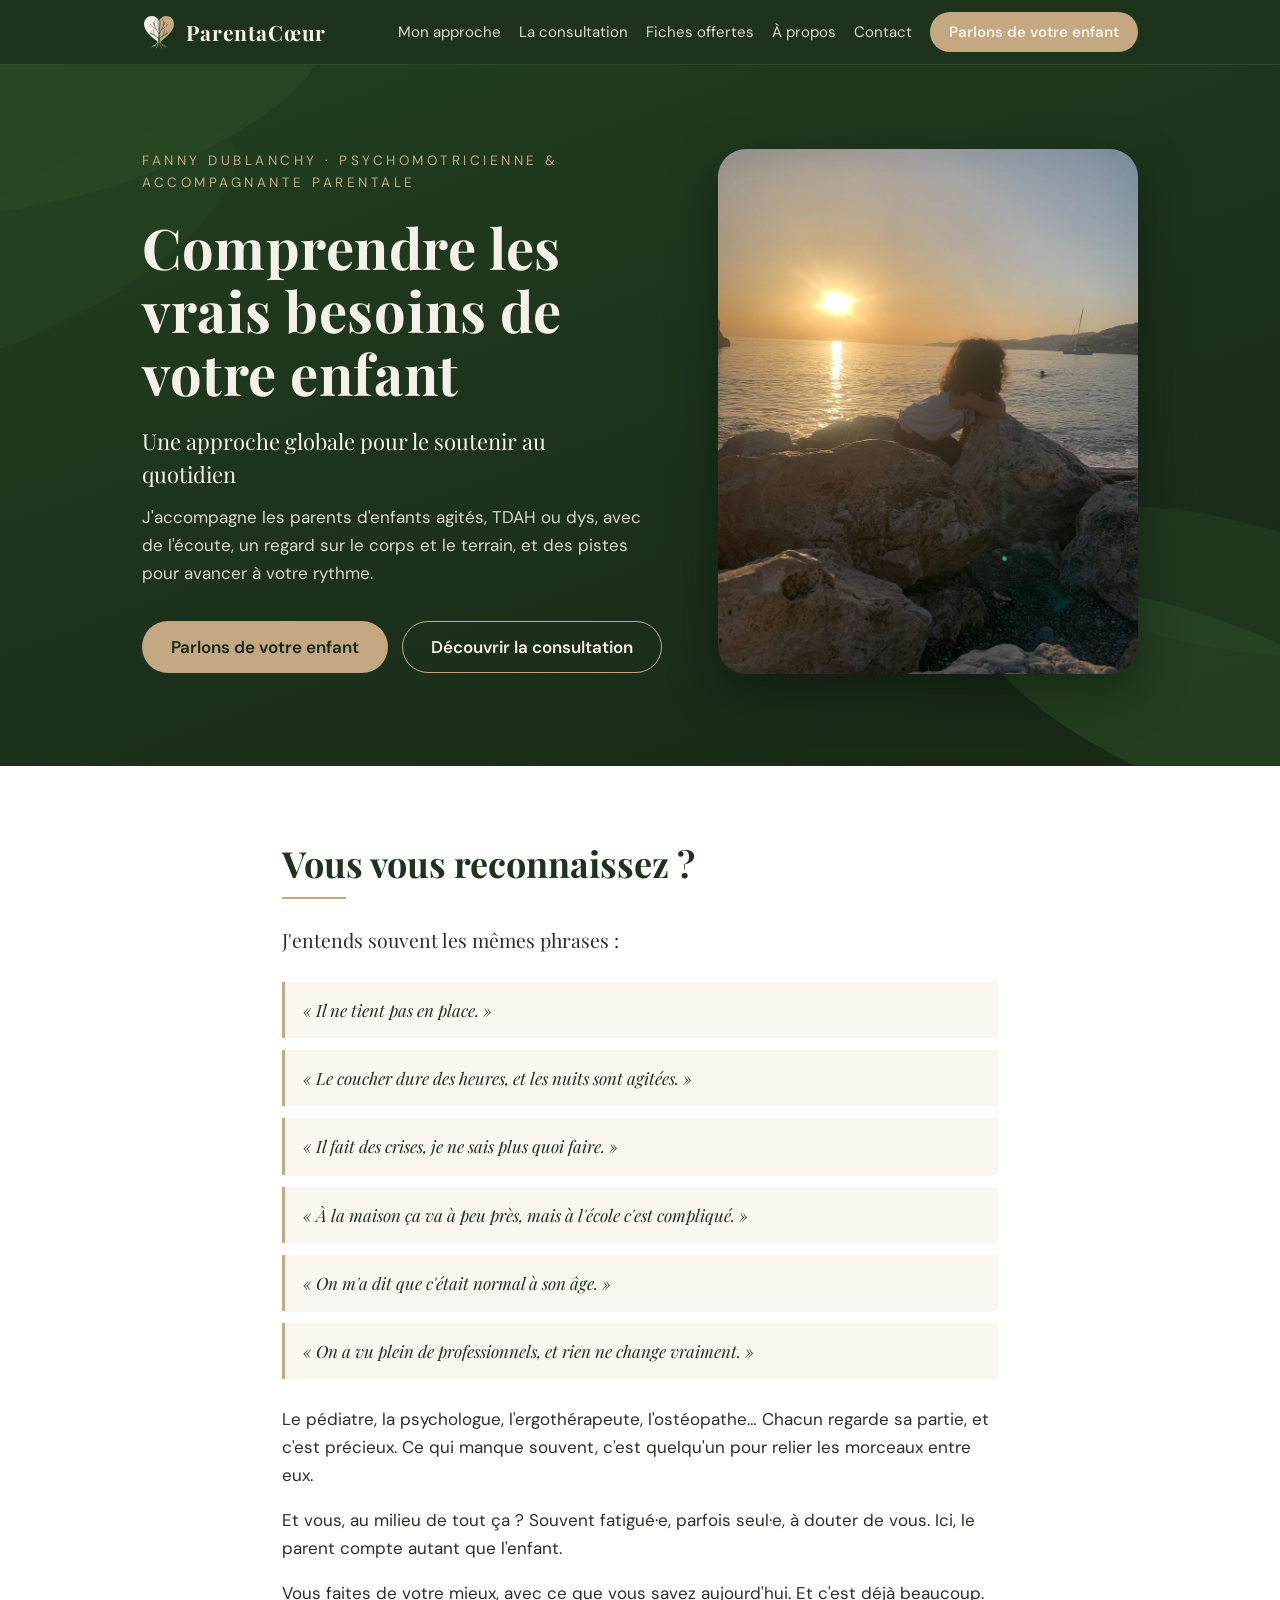
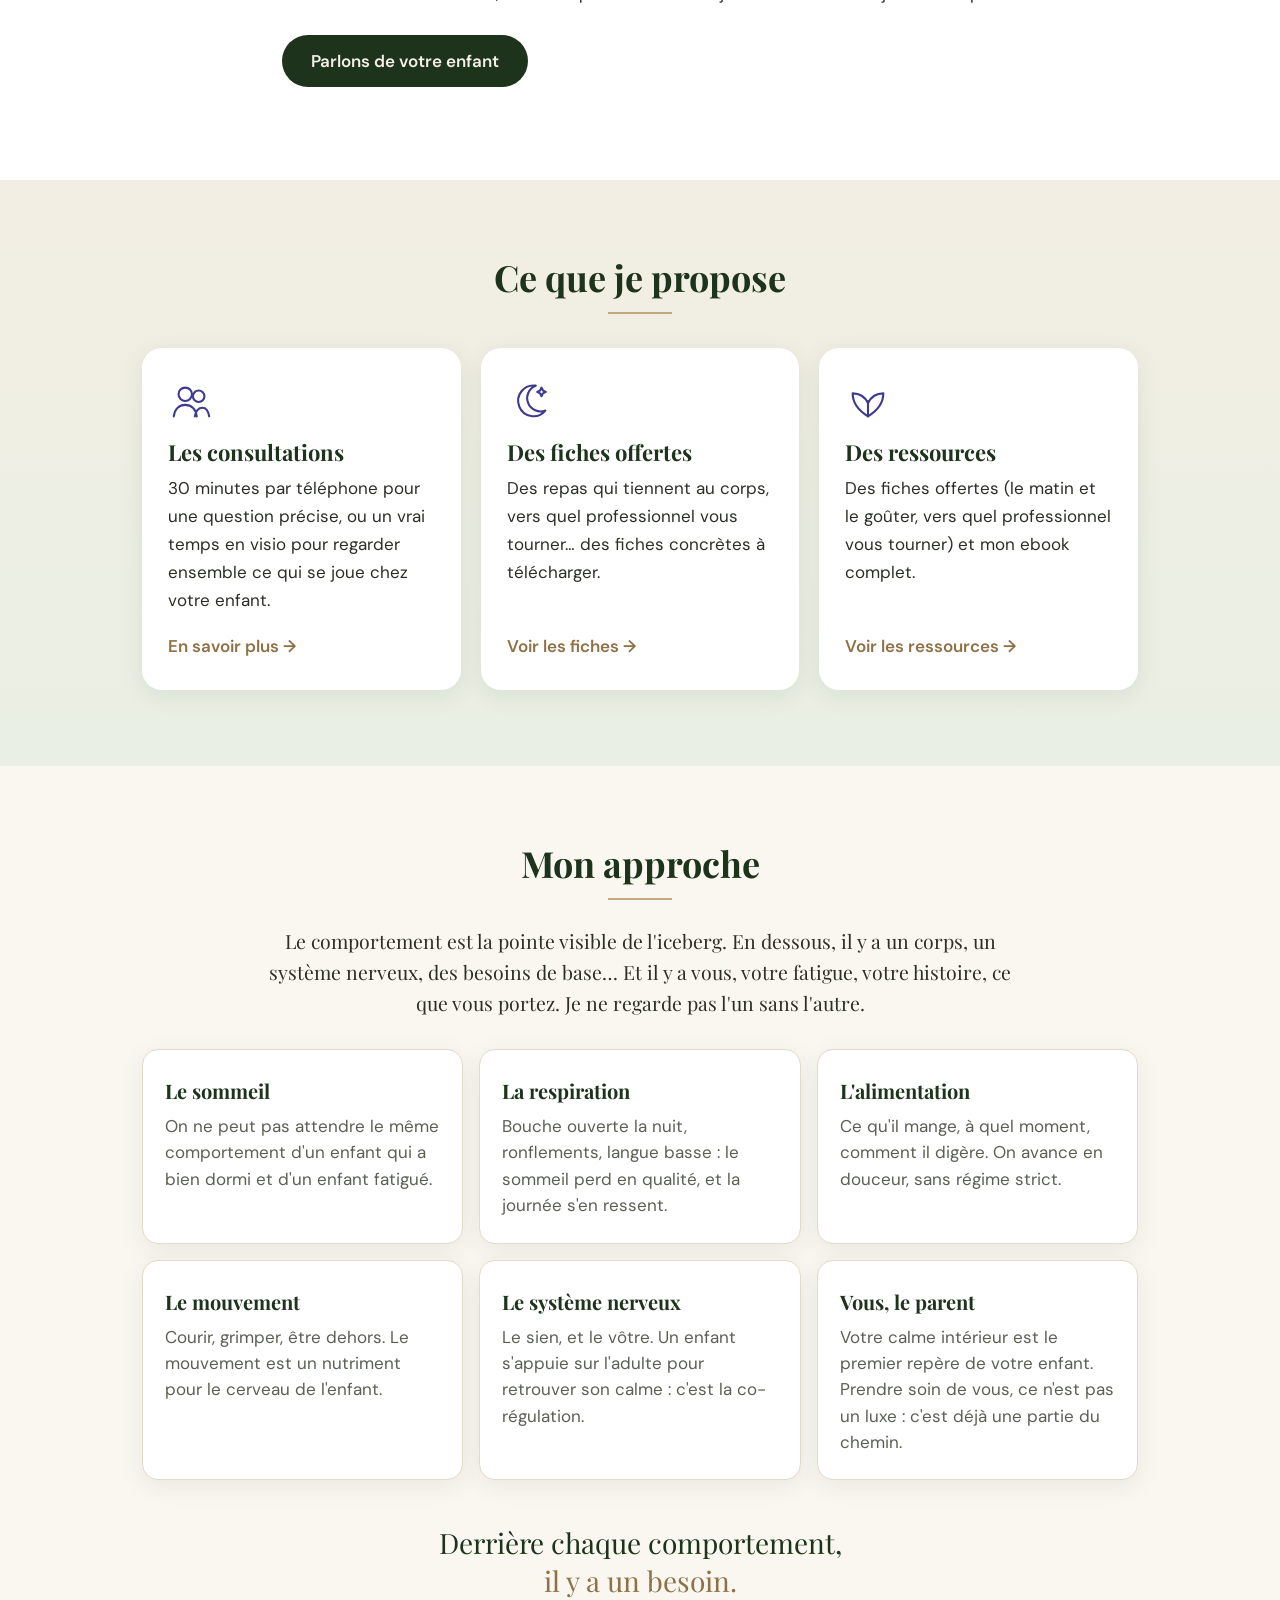
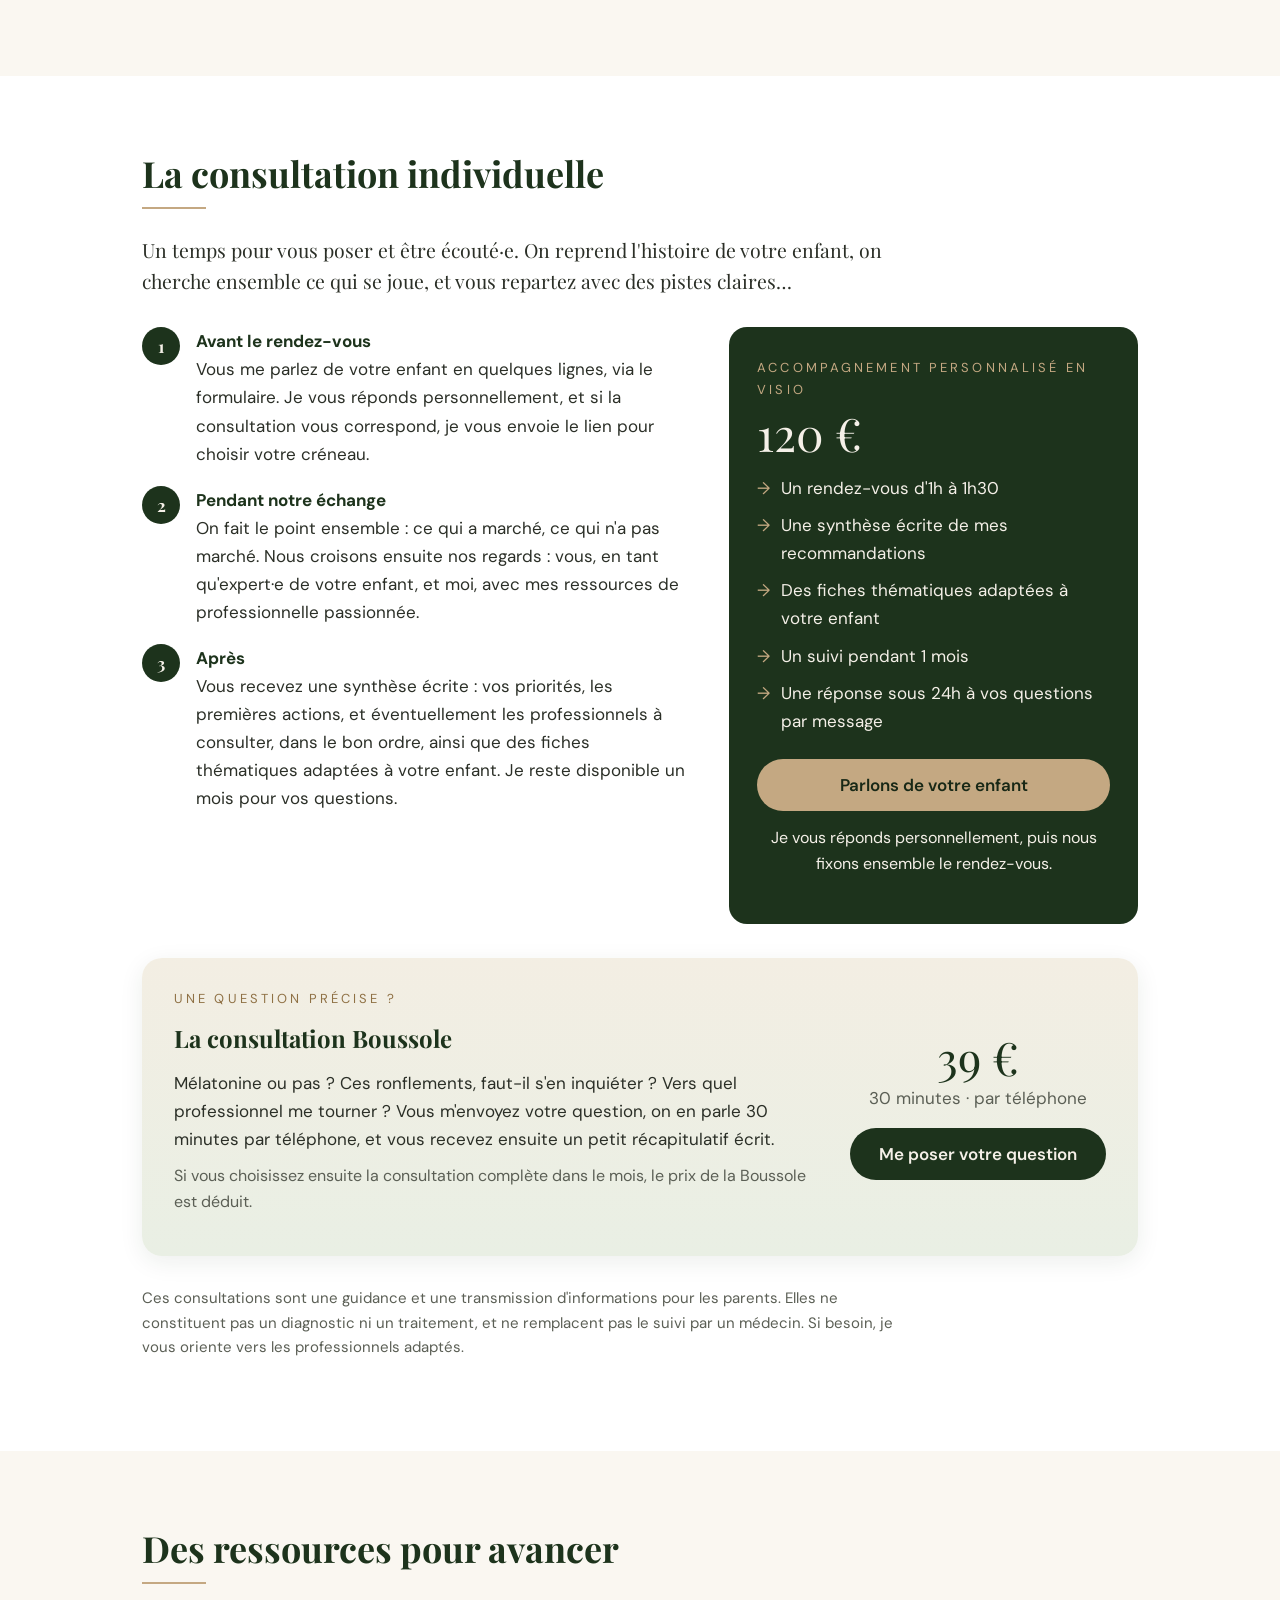
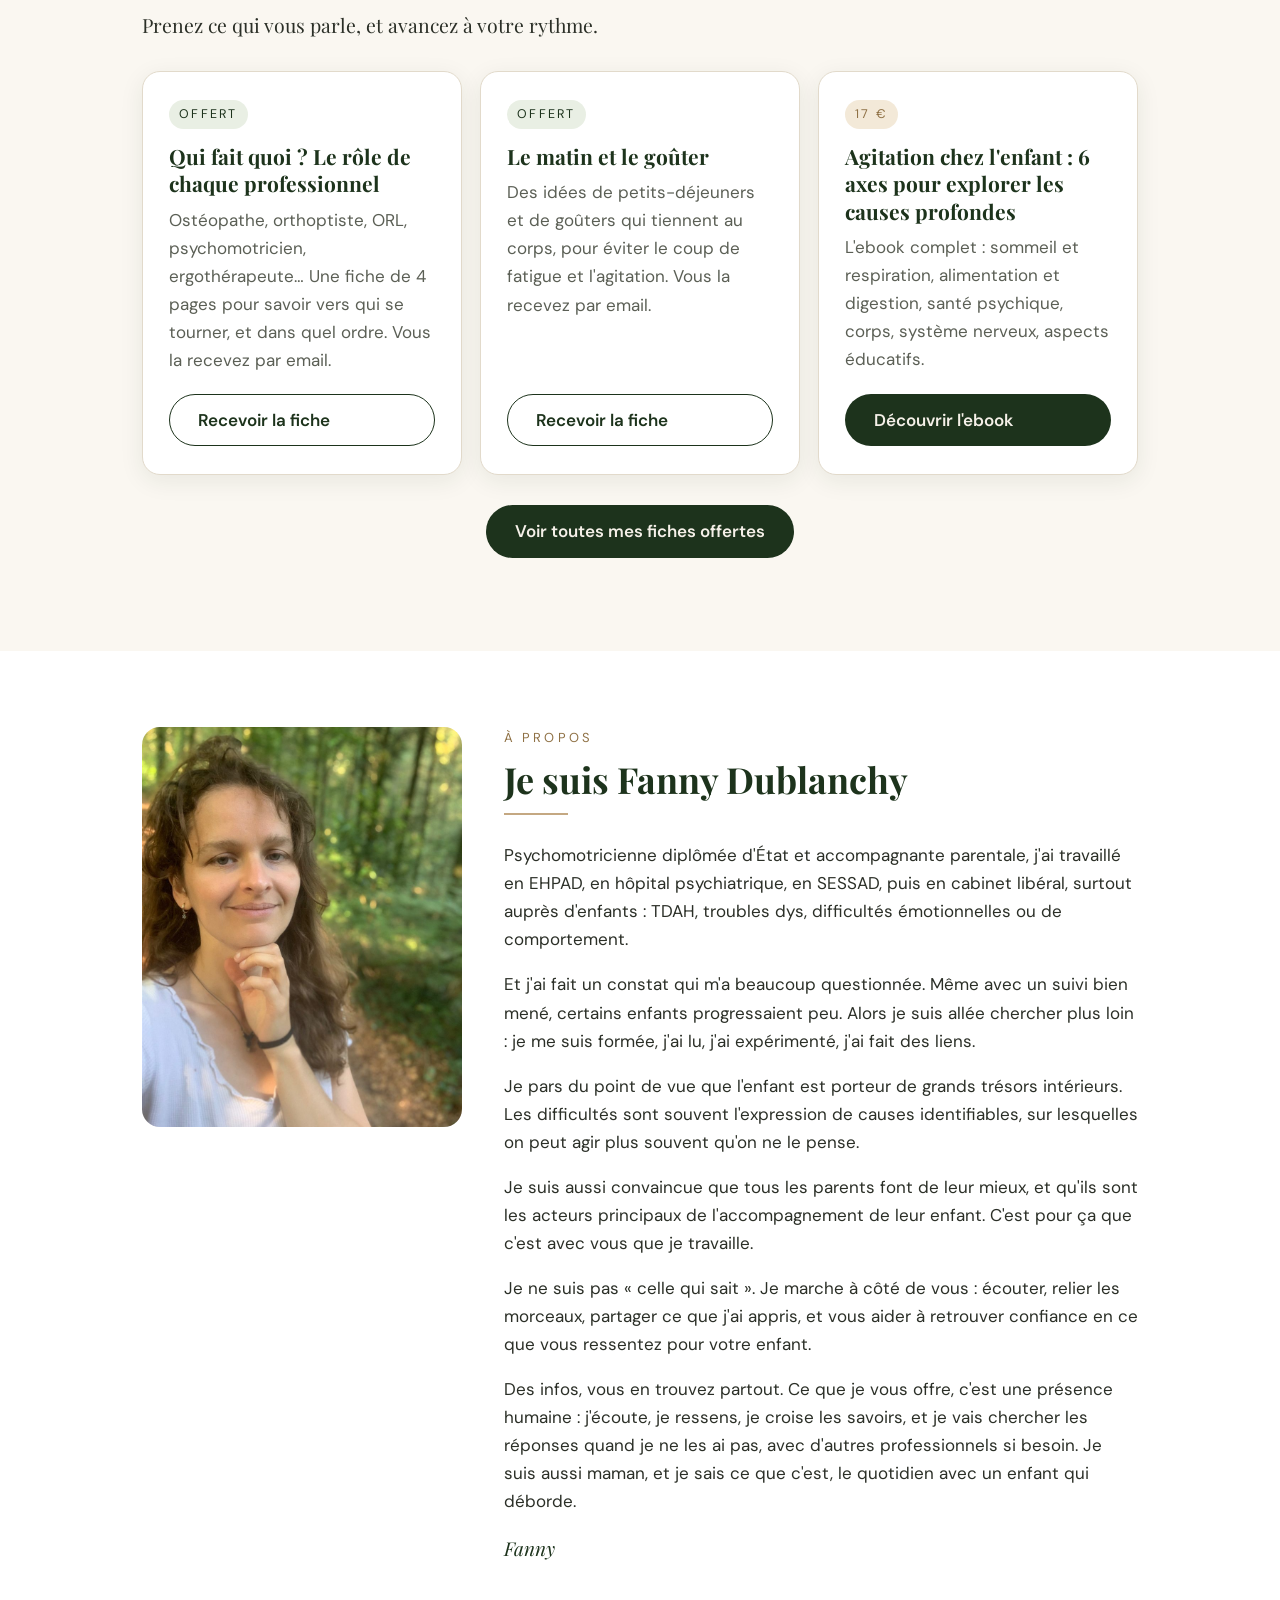
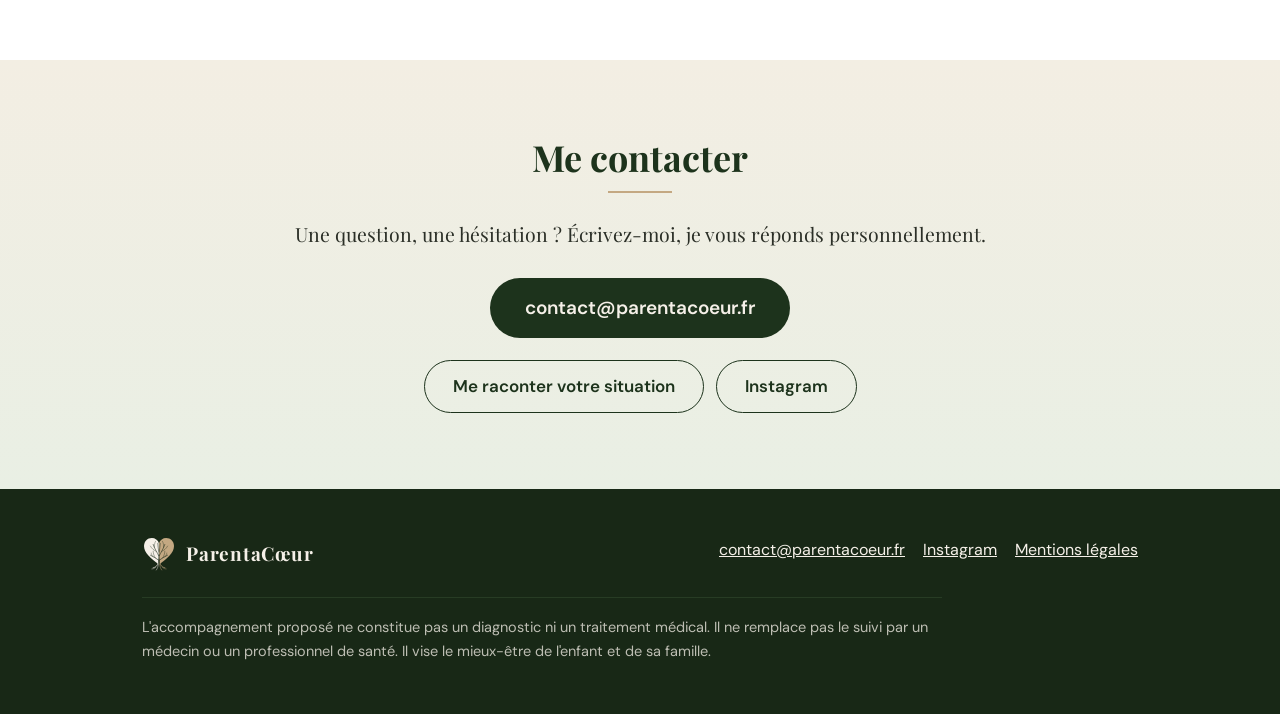
==== index.html @ 40629697 "Fiches offertes : Le matin et le goûter + Qui fait quoi uniquement Co-Authored-By: Claude Opus 5.5 <" ====
<!doctype html>
<html lang="fr">
<head>
<meta charset="utf-8">
<meta name="viewport" content="width=device-width, initial-scale=1">
<title>ParentaCœur · Comprendre les vrais besoins de votre enfant</title>
<meta name="description" content="Fanny Dublanchy, psychomotricienne DE, accompagne les parents d'enfants agités, TDAH ou dys à chercher les causes derrière les difficultés. Consultations en visio.">
<link rel="icon" type="image/png" href="assets/favicon.png">
<link rel="preconnect" href="https://fonts.googleapis.com">
<link rel="preconnect" href="https://fonts.gstatic.com" crossorigin>
<link rel="stylesheet" href="https://fonts.googleapis.com/css2?family=DM+Sans:wght@400;500;700&family=Playfair+Display:ital,wght@0,500;0,600;1,500&display=swap">
<link rel="stylesheet" href="style.css">
</head>
<body>

<!-- Logo : le cœur et l'arbre de vie, réutilisé dans la barre et le pied de page -->
<svg width="0" height="0" style="position:absolute" aria-hidden="true">
  <defs>
    <mask id="arbre" maskUnits="userSpaceOnUse" x="0" y="0" width="1024" height="1024">
      <rect width="1024" height="1024" fill="#fff"/>
      <path d="M497,616 C505,560 508,480 510,400 L514,400 C516,480 519,560 527,616 Z" fill="#000"/>
      <path d="M512,405 L512,290" stroke="#000" stroke-width="6" stroke-linecap="round" fill="none"/>
      <g id="branches" fill="none" stroke="#000" stroke-linecap="round">
        <path d="M507,548 C474,522 432,502 390,478" stroke-width="9"/>
        <path d="M458,514 C440,490 430,456 428,420" stroke-width="5.5"/>
        <path d="M424,494 C410,482 402,466 400,446" stroke-width="5"/>
        <path d="M509,486 C486,440 452,392 428,322" stroke-width="8"/>
        <path d="M470,420 C440,408 408,384 388,346" stroke-width="5.5"/>
        <path d="M446,366 C442,334 448,302 462,278" stroke-width="5"/>
        <path d="M511,430 C502,392 494,352 490,306" stroke-width="5"/>
      </g>
      <use href="#branches" transform="translate(1024 0) scale(-1 1)"/>
    </mask>
    <symbol id="logo" viewBox="280 215 464 490">
      <g mask="url(#arbre)">
        <path d="M512,612 C392,522 296,446 296,346 C296,276 346,228 408,228 C456,228 496,258 512,300 Z" fill="#f5f0e8"/>
        <path d="M512,612 C632,522 728,446 728,346 C728,276 678,228 616,228 C568,228 528,258 512,300 Z" fill="#c4a882"/>
      </g>
      <g id="racines" fill="none" stroke="#f5f0e8" stroke-linecap="round">
        <path d="M498,590 C492,628 470,650 426,660" stroke-width="9"/>
        <path d="M462,654 C446,668 428,676 408,676" stroke-width="5"/>
        <path d="M502,604 C500,640 492,664 474,690" stroke-width="6.5"/>
      </g>
      <g fill="none" stroke="#c4a882" stroke-linecap="round" transform="translate(1024 0) scale(-1 1)">
        <path d="M498,590 C492,628 470,650 426,660" stroke-width="9"/>
        <path d="M462,654 C446,668 428,676 408,676" stroke-width="5"/>
        <path d="M502,604 C500,640 492,664 474,690" stroke-width="6.5"/>
      </g>
    </symbol>
  </defs>
</svg>

<header class="barre">
  <div class="contenu">
    <a class="marque" href="#accueil"><svg role="img" aria-label="Logo ParentaCœur"><use href="#logo"/></svg>ParentaCœur</a>
    <nav class="menu" aria-label="Menu principal">
      <a href="#approche">Mon approche</a>
      <a href="#consultation">La consultation</a>
      <a href="fiches.html">Fiches offertes</a>
      <a href="#a-propos">À propos</a>
      <a href="#contact">Contact</a>
      <a class="bouton bouton-or petit" href="https://tally.so/r/Zje2yz" target="_blank" rel="noopener">Parlons de votre enfant</a>
    </nav>
  </div>
</header>

<main>

<section class="accueil" id="accueil">
  <span class="feuille f1"></span><span class="feuille f2"></span><span class="feuille f3"></span><span class="feuille f4"></span>
  <div class="contenu accueil-grille">
    <div class="accueil-texte">
      <p class="surtitre">Fanny Dublanchy · Psychomotricienne &amp; accompagnante parentale</p>
      <h1>Comprendre les vrais besoins de votre enfant</h1>
      <p class="accroche">Une approche globale pour le soutenir au quotidien</p>
      <p class="sous-accroche">J'accompagne les parents d'enfants agités, TDAH ou dys, avec de l'écoute, un regard sur le corps et le terrain, et des pistes pour avancer à votre rythme.</p>
      <div class="actions">
        <a class="bouton bouton-or" href="https://tally.so/r/Zje2yz" target="_blank" rel="noopener">Parlons de votre enfant</a>
        <a class="bouton bouton-contour" href="#consultation">Découvrir la consultation</a>
      </div>
    </div>
    <img class="accueil-photo" src="assets/accueil-mer.jpg" alt="Une enfant de dos, sur les rochers, regarde la mer au coucher du soleil" width="900" height="1200">
  </div>
</section>

<section class="clair">
  <div class="contenu etroit">
    <h2>Vous vous reconnaissez ?</h2>
    <div class="filet"></div>
    <p class="chapeau">J'entends souvent les mêmes phrases :</p>
    <ul class="reconnaitre">
      <li>« Il ne tient pas en place. »</li>
      <li>« Le coucher dure des heures, et les nuits sont agitées. »</li>
      <li>« Il fait des crises, je ne sais plus quoi faire. »</li>
      <li>« À la maison ça va à peu près, mais à l'école c'est compliqué. »</li>
      <li>« On m'a dit que c'était normal à son âge. »</li>
      <li>« On a vu plein de professionnels, et rien ne change vraiment. »</li>
    </ul>
    <p style="margin-top:26px">Le pédiatre, la psychologue, l'ergothérapeute, l'ostéopathe… Chacun regarde sa partie, et c'est précieux. Ce qui manque souvent, c'est quelqu'un pour relier les morceaux entre eux.</p>
    <p>Et vous, au milieu de tout ça ? Souvent fatigué·e, parfois seul·e, à douter de vous. Ici, le parent compte autant que l'enfant.</p>
    <p>Vous faites de votre mieux, avec ce que vous savez aujourd'hui. Et c'est déjà beaucoup.</p>
    <p style="margin-top:28px"><a class="bouton bouton-vert" href="https://tally.so/r/Zje2yz" target="_blank" rel="noopener">Parlons de votre enfant</a></p>
  </div>
</section>

<section class="teinte" id="propositions">
  <div class="contenu">
    <div class="centre">
      <h2>Ce que je propose</h2>
      <div class="filet"></div>
    </div>
    <div class="cartes">
      <a class="carte" href="#consultation">
        <svg class="icone" viewBox="0 0 48 48" aria-hidden="true"><circle cx="18" cy="17" r="7"/><circle cx="32" cy="19" r="6"/><path d="M6 40c1-8 6-12 12-12s11 4 12 12M28 40c1-6 4-9 8-9s6 3 7 9"/></svg>
        <h3>Les consultations</h3>
        <p>30 minutes par téléphone pour une question précise, ou un vrai temps en visio pour regarder ensemble ce qui se joue chez votre enfant.</p>
        <span class="carte-lien">En savoir plus →</span>
      </a>
      <a class="carte" href="fiches.html">
        <svg class="icone" viewBox="0 0 48 48" aria-hidden="true"><path d="M30 8a16 16 0 1 0 10 26A13 13 0 0 1 30 8z"/><path d="M36 10l1.5 3 3 1.5-3 1.5L36 19l-1.5-3-3-1.5 3-1.5z"/></svg>
        <h3>Des fiches offertes</h3>
        <p>Des repas qui tiennent au corps, vers quel professionnel vous tourner… des fiches concrètes à télécharger.</p>
        <span class="carte-lien">Voir les fiches →</span>
      </a>
      <a class="carte" href="#ressources">
        <svg class="icone" viewBox="0 0 48 48" aria-hidden="true"><path d="M24 40C14 34 8 26 8 16c8 0 13 4 16 10 3-6 8-10 16-10 0 10-6 18-16 24z"/><path d="M24 40V24"/></svg>
        <h3>Des ressources</h3>
        <p>Des fiches offertes (le matin et le goûter, vers quel professionnel vous tourner) et mon ebook complet.</p>
        <span class="carte-lien">Voir les ressources →</span>
      </a>
    </div>
  </div>
</section>

<section id="approche">
  <div class="contenu">
    <div class="centre">
      <h2>Mon approche</h2>
      <div class="filet"></div>
      <p class="chapeau etroit" style="margin:0 auto">Le comportement est la pointe visible de l'iceberg. En dessous, il y a un corps, un système nerveux, des besoins de base… Et il y a vous, votre fatigue, votre histoire, ce que vous portez. Je ne regarde pas l'un sans l'autre.</p>
    </div>
    <div class="piliers">
      <div class="pilier"><h3>Le sommeil</h3><p>On ne peut pas attendre le même comportement d'un enfant qui a bien dormi et d'un enfant fatigué.</p></div>
      <div class="pilier"><h3>La respiration</h3><p>Bouche ouverte la nuit, ronflements, langue basse : le sommeil perd en qualité, et la journée s'en ressent.</p></div>
      <div class="pilier"><h3>L'alimentation</h3><p>Ce qu'il mange, à quel moment, comment il digère. On avance en douceur, sans régime strict.</p></div>
      <div class="pilier"><h3>Le mouvement</h3><p>Courir, grimper, être dehors. Le mouvement est un nutriment pour le cerveau de l'enfant.</p></div>
      <div class="pilier"><h3>Le système nerveux</h3><p>Le sien, et le vôtre. Un enfant s'appuie sur l'adulte pour retrouver son calme : c'est la co-régulation.</p></div>
      <div class="pilier"><h3>Vous, le parent</h3><p>Votre calme intérieur est le premier repère de votre enfant. Prendre soin de vous, ce n'est pas un luxe : c'est déjà une partie du chemin.</p></div>
    </div>
    <p class="citation">Derrière chaque comportement, <span>il y a un besoin.</span></p>
  </div>
</section>

<section class="clair" id="consultation">
  <div class="contenu">
    <h2>La consultation individuelle</h2>
    <div class="filet"></div>
    <p class="chapeau etroit">Un temps pour vous poser et être écouté·e. On reprend l'histoire de votre enfant, on cherche ensemble ce qui se joue, et vous repartez avec des pistes claires…</p>
    <div class="offre">
      <ol class="etapes">
        <li><strong>Avant le rendez-vous</strong>Vous me parlez de votre enfant en quelques lignes, via le formulaire. Je vous réponds personnellement, et si la consultation vous correspond, je vous envoie le lien pour choisir votre créneau.</li>
        <li><strong>Pendant notre échange</strong>On fait le point ensemble : ce qui a marché, ce qui n'a pas marché. Nous croisons ensuite nos regards : vous, en tant qu'expert·e de votre enfant, et moi, avec mes ressources de professionnelle passionnée.</li>
        <li><strong>Après</strong>Vous recevez une synthèse écrite : vos priorités, les premières actions, et éventuellement les professionnels à consulter, dans le bon ordre, ainsi que des fiches thématiques adaptées à votre enfant. Je reste disponible un mois pour vos questions.</li>
      </ol>
      <aside class="carte-offre">
        <p class="label">Accompagnement personnalisé en visio</p>
        <p class="prix">120 €</p>
        <ul>
          <li>Un rendez-vous d'1h à 1h30</li>
          <li>Une synthèse écrite de mes recommandations</li>
          <li>Des fiches thématiques adaptées à votre enfant</li>
          <li>Un suivi pendant 1 mois</li>
          <li>Une réponse sous 24h à vos questions par message</li>
        </ul>
        <a class="bouton bouton-or" href="https://tally.so/r/Zje2yz" target="_blank" rel="noopener">Parlons de votre enfant</a>
        <p class="lien-doux">Je vous réponds personnellement, puis nous fixons ensemble le rendez-vous.</p>
      </aside>
    </div>
    <div class="boussole">
      <div>
        <p class="label">Une question précise ?</p>
        <h3>La consultation Boussole</h3>
        <p>Mélatonine ou pas ? Ces ronflements, faut-il s'en inquiéter ? Vers quel professionnel me tourner ? Vous m'envoyez votre question, on en parle 30 minutes par téléphone, et vous recevez ensuite un petit récapitulatif écrit.</p>
        <p class="boussole-note">Si vous choisissez ensuite la consultation complète dans le mois, le prix de la Boussole est déduit.</p>
      </div>
      <div class="boussole-prix">
        <p class="prix">39 €</p>
        <p>30 minutes · par téléphone</p>
        <a class="bouton bouton-vert" href="https://tally.so/r/Zje2yz" target="_blank" rel="noopener">Me poser votre question</a>
      </div>
    </div>
    <p style="margin-top:30px;font-size:15px;color:var(--texte-doux)" class="etroit">Ces consultations sont une guidance et une transmission d'informations pour les parents. Elles ne constituent pas un diagnostic ni un traitement, et ne remplacent pas le suivi par un médecin. Si besoin, je vous oriente vers les professionnels adaptés.</p>
  </div>
</section>

<section id="ressources">
  <div class="contenu">
    <h2>Des ressources pour avancer</h2>
    <div class="filet"></div>
    <p class="chapeau etroit">Prenez ce qui vous parle, et avancez à votre rythme.</p>
    <div class="ressources">
      <article class="ressource">
        <span class="etiquette offert">Offert</span>
        <h3>Qui fait quoi ? Le rôle de chaque professionnel</h3>
        <p>Ostéopathe, orthoptiste, ORL, psychomotricien, ergothérapeute… Une fiche de 4 pages pour savoir vers qui se tourner, et dans quel ordre. Vous la recevez par email.</p>
        <a class="bouton bouton-contour-vert" href="https://30d179c1.sibforms.com/serve/[base64]" target="_blank" rel="noopener">Recevoir la fiche</a>
      </article>
      <article class="ressource">
        <span class="etiquette offert">Offert</span>
        <h3>Le matin et le goûter</h3>
        <p>Des idées de petits-déjeuners et de goûters qui tiennent au corps, pour éviter le coup de fatigue et l'agitation. Vous la recevez par email.</p>
        <a class="bouton bouton-contour-vert" href="https://30d179c1.sibforms.com/serve/[base64]" target="_blank" rel="noopener">Recevoir la fiche</a>
      </article>
      <article class="ressource">
        <span class="etiquette payant">17 €</span>
        <h3>Agitation chez l'enfant : 6 axes pour explorer les causes profondes</h3>
        <p>L'ebook complet : sommeil et respiration, alimentation et digestion, santé psychique, corps, système nerveux, aspects éducatifs.</p>
        <a class="bouton bouton-vert" href="ebook.html">Découvrir l'ebook</a>
      </article>
    </div>
    <p style="text-align:center;margin-top:30px"><a class="bouton bouton-vert" href="fiches.html">Voir toutes mes fiches offertes</a></p>
  </div>
</section>

<section class="clair" id="a-propos">
  <div class="contenu apropos">
    <img src="assets/fanny.jpg" alt="Fanny Dublanchy, souriante, en forêt" width="900" height="1200" loading="lazy">
    <div>
      <p class="label">À propos</p>
      <h2>Je suis Fanny Dublanchy</h2>
      <div class="filet"></div>
      <p>Psychomotricienne diplômée d'État et accompagnante parentale, j'ai travaillé en EHPAD, en hôpital psychiatrique, en SESSAD, puis en cabinet libéral, surtout auprès d'enfants : TDAH, troubles dys, difficultés émotionnelles ou de comportement.</p>
      <p>Et j'ai fait un constat qui m'a beaucoup questionnée. Même avec un suivi bien mené, certains enfants progressaient peu. Alors je suis allée chercher plus loin : je me suis formée, j'ai lu, j'ai expérimenté, j'ai fait des liens.</p>
      <p>Je pars du point de vue que l'enfant est porteur de grands trésors intérieurs. Les difficultés sont souvent l'expression de causes identifiables, sur lesquelles on peut agir plus souvent qu'on ne le pense.</p>
      <p>Je suis aussi convaincue que tous les parents font de leur mieux, et qu'ils sont les acteurs principaux de l'accompagnement de leur enfant. C'est pour ça que c'est avec vous que je travaille.</p>
      <p>Je ne suis pas « celle qui sait ». Je marche à côté de vous : écouter, relier les morceaux, partager ce que j'ai appris, et vous aider à retrouver confiance en ce que vous ressentez pour votre enfant.</p>
      <p>Des infos, vous en trouvez partout. Ce que je vous offre, c'est une présence humaine : j'écoute, je ressens, je croise les savoirs, et je vais chercher les réponses quand je ne les ai pas, avec d'autres professionnels si besoin. Je suis aussi maman, et je sais ce que c'est, le quotidien avec un enfant qui déborde.</p>
      <p class="signature">Fanny</p>
    </div>
  </div>
</section>

<section class="teinte" id="contact">
  <div class="contenu etroit centre">
    <h2>Me contacter</h2>
    <div class="filet"></div>
    <p class="chapeau">Une question, une hésitation ? Écrivez-moi, je vous réponds personnellement.</p>
    <a class="bouton bouton-vert grand" href="mailto:contact@parentacoeur.fr">contact@parentacoeur.fr</a>
    <div class="contacts">
      <a class="bouton bouton-contour-vert" href="https://tally.so/r/Zje2yz" target="_blank" rel="noopener">Me raconter votre situation</a>
      <a class="bouton bouton-contour-vert" href="https://www.instagram.com/parentacoeur/" target="_blank" rel="noopener">Instagram</a>
    </div>
  </div>
</section>

</main>

<footer>
  <div class="contenu">
    <div class="pied">
      <a class="marque" href="#accueil"><svg role="img" aria-label="Logo ParentaCœur"><use href="#logo"/></svg>ParentaCœur</a>
      <nav aria-label="Liens utiles">
        <a href="mailto:contact@parentacoeur.fr">contact@parentacoeur.fr</a>
        <a href="https://www.instagram.com/parentacoeur/" target="_blank" rel="noopener">Instagram</a>
        <a href="mentions-legales.html">Mentions légales</a>
      </nav>
    </div>
    <p class="mention">L'accompagnement proposé ne constitue pas un diagnostic ni un traitement médical. Il ne remplace pas le suivi par un médecin ou un professionnel de santé. Il vise le mieux-être de l'enfant et de sa famille.</p>
  </div>
</footer>

</body>
</html>
---- style.css ----
/* Parentacoeur — habillage repris de la bannière : vert forêt, crème, or */
:root {
  --vert: #1d331c;
  --vert-fonce: #182816;
  --feuille: #2a4b25;
  --creme: #f5f0e8;
  --fond: #faf7f1;
  --or: #c4a882;
  --or-fonce: #8f7145;
  --texte: #2b2f27;
  --texte-doux: #5b5f55;
  --ligne: #e2dacb;
  --serif: "Playfair Display", Georgia, "Times New Roman", serif;
  --sans: "DM Sans", -apple-system, BlinkMacSystemFont, "Segoe UI", Roboto, Helvetica, Arial, sans-serif;
  --indigo: #3D3B8E;
  --ombre: 0 6px 24px rgba(29, 51, 28, .08);
}
* { box-sizing: border-box; }
html { scroll-behavior: smooth; }
body { margin: 0; font-family: var(--sans); color: var(--texte); background: var(--fond); font-size: 17px; line-height: 1.65; }
img { max-width: 100%; display: block; }
a { color: var(--vert); }
.contenu { max-width: 1040px; margin: 0 auto; padding: 0 22px; }
.etroit { max-width: 760px; }

/* Barre du haut */
.barre { position: sticky; top: 0; z-index: 10; background: var(--vert); color: var(--creme); border-bottom: 1px solid #2e4a2c; }
.barre .contenu { display: flex; align-items: center; justify-content: space-between; gap: 16px; min-height: 64px; }
.marque { display: flex; align-items: center; gap: 10px; text-decoration: none; color: var(--creme); font-family: var(--serif); font-weight: bold; font-size: 21px; letter-spacing: .04em; }
.marque svg { width: 34px; height: 34px; flex: none; }
.menu { display: flex; align-items: center; gap: 18px; flex-wrap: nowrap; white-space: nowrap; }
.menu a { color: var(--creme); text-decoration: none; font-size: 15px; opacity: .9; }
.menu a:hover { opacity: 1; text-decoration: underline; text-underline-offset: 4px; }
.menu a.bouton-or { opacity: 1; text-decoration: none; }

/* Boutons */
.bouton { display: inline-block; padding: 15px 28px; border-radius: 999px; text-decoration: none; font-weight: 600; font-size: 17px; line-height: 1.2; border: 1.5px solid transparent; transition: transform .15s ease, background .15s ease; }
.bouton:hover { transform: translateY(-1px); }
.bouton-or { background: var(--or); color: var(--vert-fonce); }
.bouton-or:hover { background: #d2b892; }
.bouton-vert { background: var(--vert); color: var(--creme); }
.bouton-vert:hover { background: #264324; }
.bouton-contour { border-color: var(--or); color: var(--creme); }
.bouton-contour-vert { border-color: var(--vert); color: var(--vert); }
.petit { padding: 10px 18px; font-size: 15px; }

/* Accueil */
.accueil { position: relative; overflow: hidden; color: var(--creme); text-align: center; padding: 84px 0 92px;
  background: linear-gradient(160deg, #21401f 0%, var(--vert) 48%, var(--vert-fonce) 100%); }
.accueil .feuille { position: absolute; background: var(--feuille); border-radius: 50%; opacity: .6; }
.accueil .f1 { width: 520px; height: 180px; left: -190px; top: -50px; transform: rotate(-16deg); }
.accueil .f2 { width: 400px; height: 140px; left: -140px; top: 110px; transform: rotate(-30deg); opacity: .35; }
.accueil .f3 { width: 520px; height: 170px; right: -200px; bottom: -30px; transform: rotate(22deg); }
.accueil .f4 { width: 380px; height: 130px; right: -120px; bottom: 120px; transform: rotate(12deg); opacity: .35; }
.accueil .contenu { position: relative; }
.surtitre { font-size: 13.5px; letter-spacing: .26em; text-transform: uppercase; color: var(--or); margin: 0 0 22px; }
h1 { font-family: var(--serif); font-size: clamp(34px, 5.4vw, 56px); line-height: 1.12; margin: 0 auto 20px; max-width: 16ch; letter-spacing: .01em; }
.accroche { font-family: var(--serif); font-size: clamp(18px, 2.3vw, 22px); line-height: 1.5; max-width: 34ch; margin: 0 auto 12px; }
.sous-accroche { max-width: 52ch; margin: 0 auto 34px; opacity: .88; }
.actions { display: flex; gap: 14px; justify-content: center; flex-wrap: wrap; }

/* Sections */
section { padding: 76px 0; }
.clair { background: #fff; }
h2 { font-family: var(--serif); color: var(--vert); font-size: clamp(27px, 3.6vw, 36px); line-height: 1.2; margin: 0 0 12px; }
.filet { width: 64px; border-top: 2px solid var(--or); margin: 0 0 26px; }
.centre { text-align: center; }
.centre .filet { margin-left: auto; margin-right: auto; }
.chapeau { font-family: var(--serif); font-size: 19.5px; line-height: 1.6; color: var(--texte); }
.label { font-size: 13px; letter-spacing: .24em; text-transform: uppercase; color: var(--or-fonce); margin: 0 0 10px; }

/* Vous vous reconnaissez */
.reconnaitre { list-style: none; padding: 0; margin: 26px 0 0; display: grid; gap: 12px; }
.reconnaitre li { background: var(--fond); border-left: 3px solid var(--or); padding: 14px 18px; font-family: var(--serif); font-style: italic; color: var(--vert); }

/* Piliers */
.piliers { display: grid; grid-template-columns: repeat(3, 1fr); gap: 16px; margin-top: 30px; }
@media (max-width: 820px) { .piliers { grid-template-columns: repeat(2, 1fr); } }
@media (max-width: 520px) { .piliers { grid-template-columns: 1fr; } }
.pilier { background: #fff; border: 1px solid var(--ligne); border-radius: 16px; padding: 24px 22px; box-shadow: var(--ombre); }
.pilier h3 { font-family: var(--serif); color: var(--vert); font-size: 20px; margin: 0 0 6px; }
.pilier p { margin: 0; font-size: 17px; color: var(--texte-doux); line-height: 1.55; }
.citation { margin: 44px auto 0; max-width: 30ch; text-align: center; font-family: var(--serif); font-size: clamp(22px, 3vw, 28px); line-height: 1.35; color: var(--vert); }
.citation span { display: block; color: var(--or-fonce); }

/* Consultation */
.offre { display: grid; grid-template-columns: 1.15fr .85fr; gap: 34px; align-items: start; margin-top: 30px; }
.etapes { list-style: none; padding: 0; margin: 0; counter-reset: etape; display: grid; gap: 18px; }
.etapes li { counter-increment: etape; position: relative; padding-left: 54px; }
.etapes li::before { content: counter(etape); position: absolute; left: 0; top: 0; width: 38px; height: 38px; border-radius: 50%; background: var(--vert); color: var(--creme); font-family: var(--serif); font-weight: bold; display: grid; place-items: center; }
.etapes strong { color: var(--vert); display: block; }
.carte-offre { background: var(--vert); color: var(--creme); border-radius: 18px; padding: 30px 28px; }
.carte-offre .label { color: var(--or); }
.prix { font-family: var(--serif); font-size: 46px; line-height: 1; margin: 4px 0 18px; }
.prix small { font-size: 16px; opacity: .8; font-family: var(--sans); }
.carte-offre ul { list-style: none; padding: 0; margin: 0 0 24px; display: grid; gap: 9px; font-size: 17px; }
.carte-offre li { padding-left: 24px; position: relative; }
.carte-offre li::before { content: "→"; position: absolute; left: 0; color: var(--or); }
.carte-offre .bouton { display: block; text-align: center; }
.carte-offre .lien-doux { display: block; text-align: center; margin-top: 14px; color: var(--creme); font-size: 16px; }

/* Rendez-vous gratuit */
.rdv { background: var(--vert); color: var(--creme); }
.rdv h2 { color: var(--creme); }
.rdv .encart { display: grid; grid-template-columns: auto 1fr; gap: 30px; align-items: center; }
.date { border: 1.5px solid var(--or); border-radius: 16px; padding: 18px 26px; text-align: center; font-family: var(--serif); }
.date .jour { font-size: 54px; line-height: 1; }
.date .mois { letter-spacing: .2em; text-transform: uppercase; font-size: 13px; color: var(--or); font-family: var(--sans); }
.date .heure { margin-top: 8px; font-size: 17px; }
.rdv p { opacity: .92; }

/* Ressources */
.ressources { display: grid; grid-template-columns: repeat(auto-fit, minmax(270px, 1fr)); gap: 18px; margin-top: 30px; }
.ressource { background: #fff; border: 1px solid var(--ligne); border-radius: 18px; padding: 28px 26px; display: flex; flex-direction: column; box-shadow: var(--ombre); }
.ressource h3 { font-family: var(--serif); color: var(--vert); font-size: 21px; line-height: 1.3; margin: 0 0 8px; }
.ressource p { margin: 0 0 20px; font-size: 17px; color: var(--texte-doux); flex: 1; }
.etiquette { align-self: flex-start; font-size: 12.5px; letter-spacing: .18em; text-transform: uppercase; padding: 4px 10px; border-radius: 999px; margin-bottom: 14px; }
.offert { background: #e9efe4; color: var(--vert); }
.payant { background: #f3e9d8; color: var(--or-fonce); }

/* À propos */
.apropos { display: grid; grid-template-columns: 320px 1fr; gap: 42px; align-items: start; }
.apropos img { border-radius: 18px; aspect-ratio: 4 / 5; object-fit: cover; object-position: 30% 20%; width: 100%; height: auto; }
.signature { font-family: var(--serif); font-style: italic; color: var(--vert); font-size: 19px; margin-top: 18px; }

/* Pied de page */
footer { background: var(--vert-fonce); color: var(--creme); padding: 48px 0 36px; font-size: 16px; }
footer a { color: var(--creme); }
.pied { display: flex; justify-content: space-between; gap: 24px; flex-wrap: wrap; align-items: flex-start; }
.pied .marque { font-size: 19px; }
.pied nav { display: flex; gap: 18px; flex-wrap: wrap; }
.mention { margin-top: 26px; padding-top: 18px; border-top: 1px solid #2c4329; font-size: 14.5px; opacity: .75; max-width: 80ch; }

/* Page mentions légales */
.page { padding: 60px 0 80px; }
.page h1 { color: var(--vert); margin: 0 0 14px; max-width: none; font-size: clamp(30px, 4.5vw, 42px); }
.page h2 { font-size: 23px; margin-top: 36px; }
.a-completer { background: #fff3cd; padding: 1px 6px; border-radius: 4px; }

@media (max-width: 820px) {
  .menu a:not(.bouton) { display: none; }
  section { padding: 56px 0; }
  .accueil { padding: 62px 0 70px; }
  .offre, .apropos, .rdv .encart { grid-template-columns: 1fr; }
  .apropos img { max-width: 300px; }
  .date { justify-self: start; }
}

.bientot { opacity: .55; cursor: default; text-align: center; }
.bientot:hover { transform: none; }

/* Refonte nov. 2026 : photo d'accueil, cartes, contact */
.accueil-grille { display: grid; grid-template-columns: 1.1fr .9fr; gap: 48px; align-items: center; text-align: left; }
.accueil-grille h1, .accueil-grille .accroche, .accueil-grille .sous-accroche { margin-left: 0; }
.accueil-grille .actions { justify-content: flex-start; }
.accueil-photo { width: 100%; height: auto; max-width: 420px; justify-self: end; aspect-ratio: 4 / 5; object-fit: cover; object-position: 50% 40%; border-radius: 28px; box-shadow: 0 18px 50px rgba(0, 0, 0, .35); }
.teinte { background: linear-gradient(180deg, #f3eee3 0%, #e9efe4 100%); }
.cartes { display: grid; grid-template-columns: repeat(3, 1fr); gap: 20px; margin-top: 34px; }
.carte { background: #fff; border-radius: 20px; padding: 30px 26px; text-decoration: none; color: var(--texte); box-shadow: var(--ombre); display: flex; flex-direction: column; transition: transform .15s ease; }
.carte:hover { transform: translateY(-3px); }
.carte h3 { font-family: var(--serif); color: var(--vert); font-size: 22px; line-height: 1.3; margin: 14px 0 8px; }
.carte p { margin: 0 0 18px; flex: 1; }
.carte-lien { color: var(--or-fonce); font-weight: 600; }
.icone { width: 46px; height: 46px; fill: none; stroke: var(--indigo); stroke-width: 2.2; stroke-linecap: round; stroke-linejoin: round; }
.grand { font-size: 19px; padding: 18px 34px; margin-top: 8px; }
.contacts { display: flex; gap: 12px; justify-content: center; flex-wrap: wrap; margin-top: 22px; }
@media (max-width: 820px) {
  .accueil-grille { grid-template-columns: 1fr; gap: 34px; text-align: center; }
  .accueil-grille h1, .accueil-grille .accroche, .accueil-grille .sous-accroche { margin-left: auto; }
  .accueil-grille .actions { justify-content: center; }
  .accueil-photo { justify-self: center; max-width: 340px; }
  .cartes { grid-template-columns: 1fr; }
  .bouton { padding: 16px 26px; }
}
@media (max-width: 520px) {
  .barre .contenu { gap: 10px; }
  .marque { font-size: 18px; }
  .marque svg { width: 28px; height: 28px; }
  .menu .petit { padding: 9px 14px; font-size: 14px; }
  .accueil-texte, .accueil-photo { min-width: 0; }
  .surtitre { letter-spacing: .14em; }
}

/* Consultation Boussole */
.boussole { display: grid; grid-template-columns: 1fr auto; gap: 30px; align-items: center; margin-top: 34px; padding: 30px 32px; border-radius: 20px; background: linear-gradient(180deg, #f3eee3 0%, #e9efe4 100%); box-shadow: var(--ombre); }
.boussole h3 { font-family: var(--serif); color: var(--vert); font-size: 24px; margin: 0 0 10px; }
.boussole p { margin: 0 0 10px; }
.boussole-note { font-size: 16px; color: var(--texte-doux); }
.boussole-prix { text-align: center; }
.boussole-prix .prix { color: var(--vert); margin: 0 0 4px; }
.boussole-prix p { margin: 0 0 16px; color: var(--texte-doux); }
@media (max-width: 820px) { .boussole { grid-template-columns: 1fr; padding: 26px 22px; } .boussole-prix { text-align: left; } }
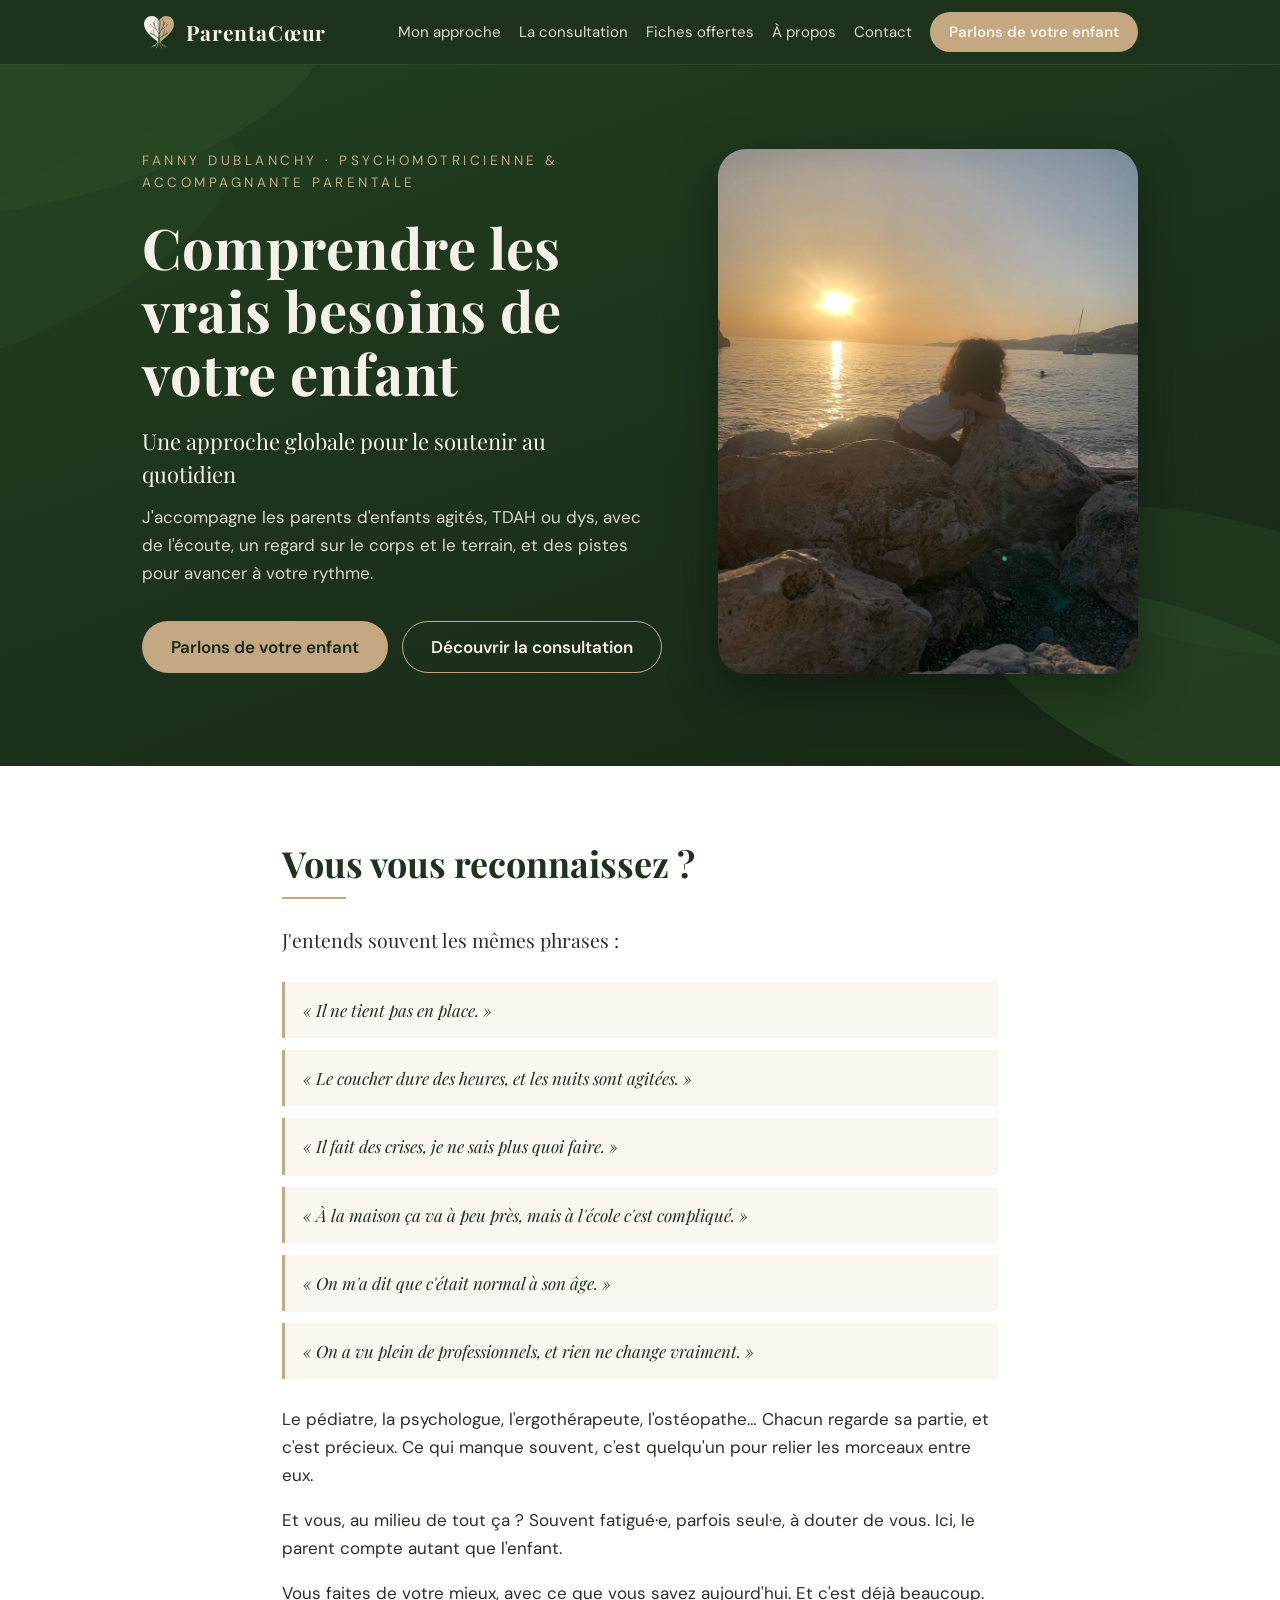
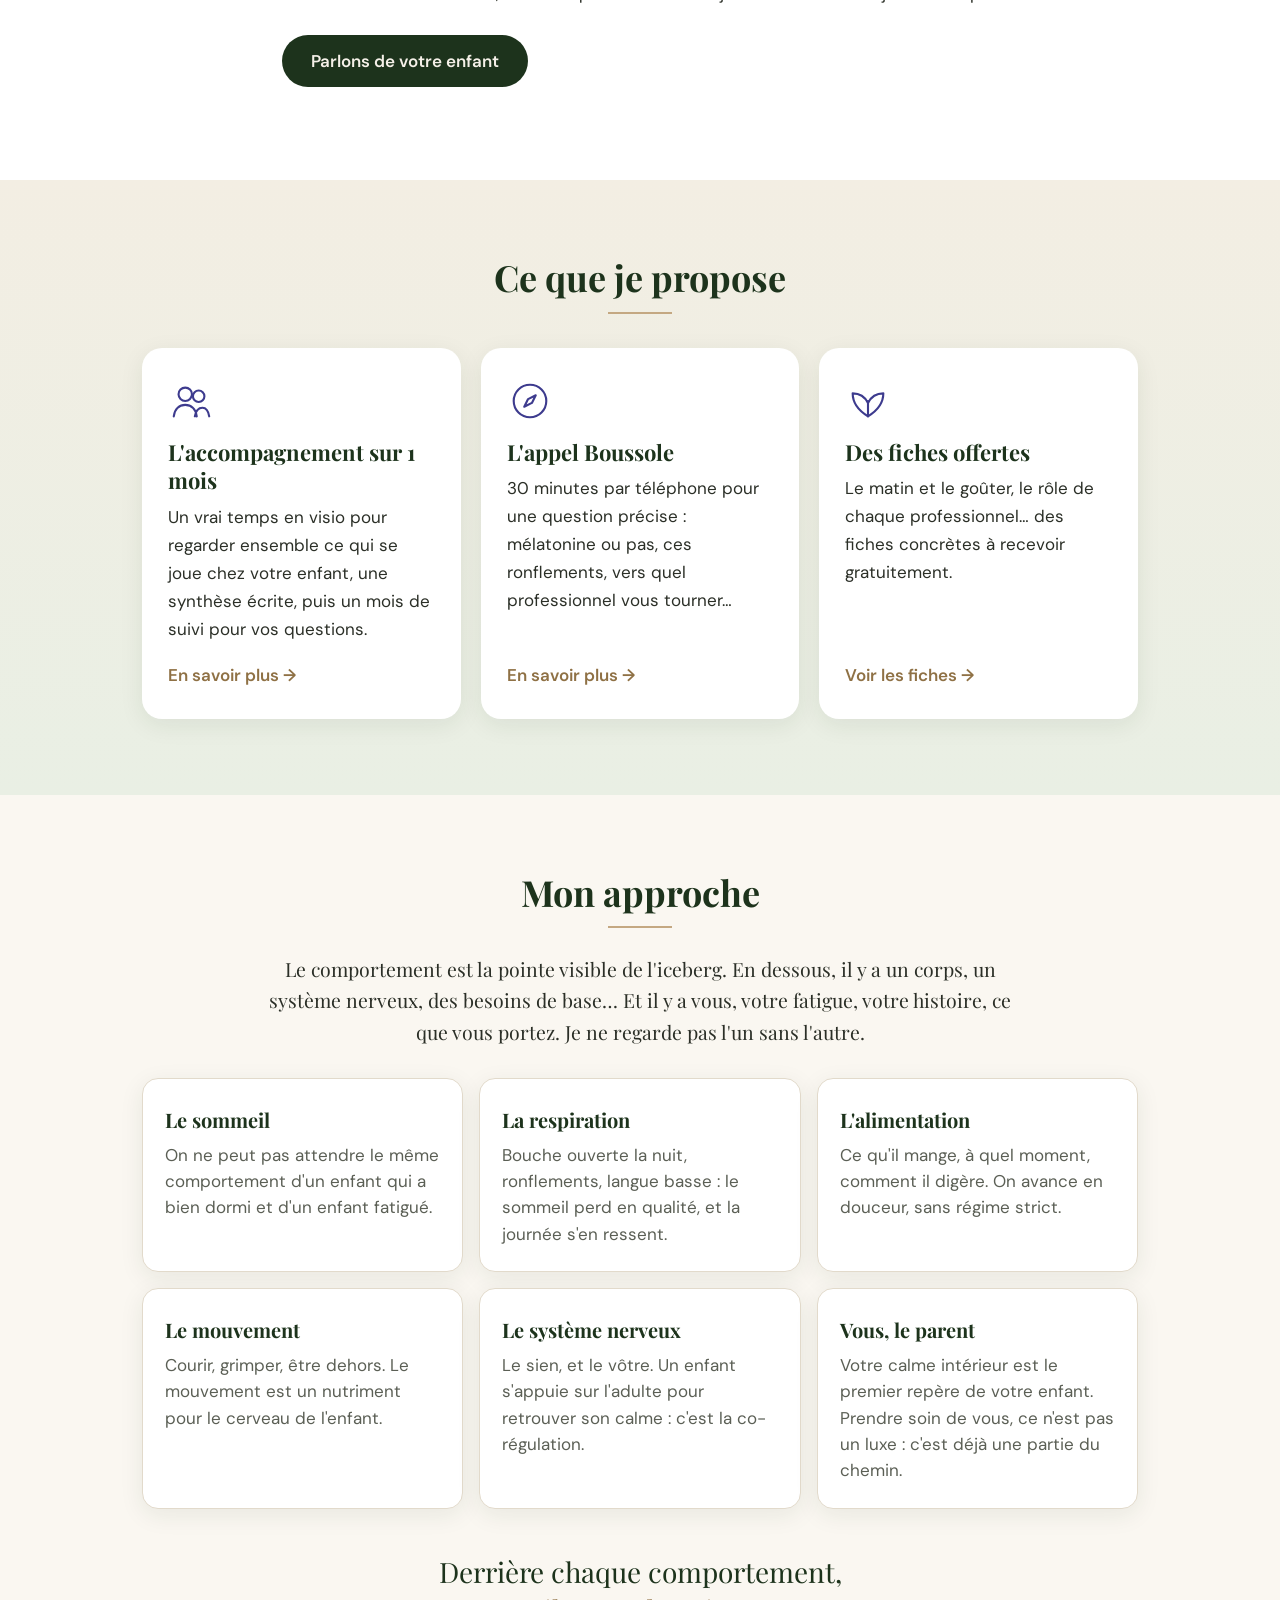
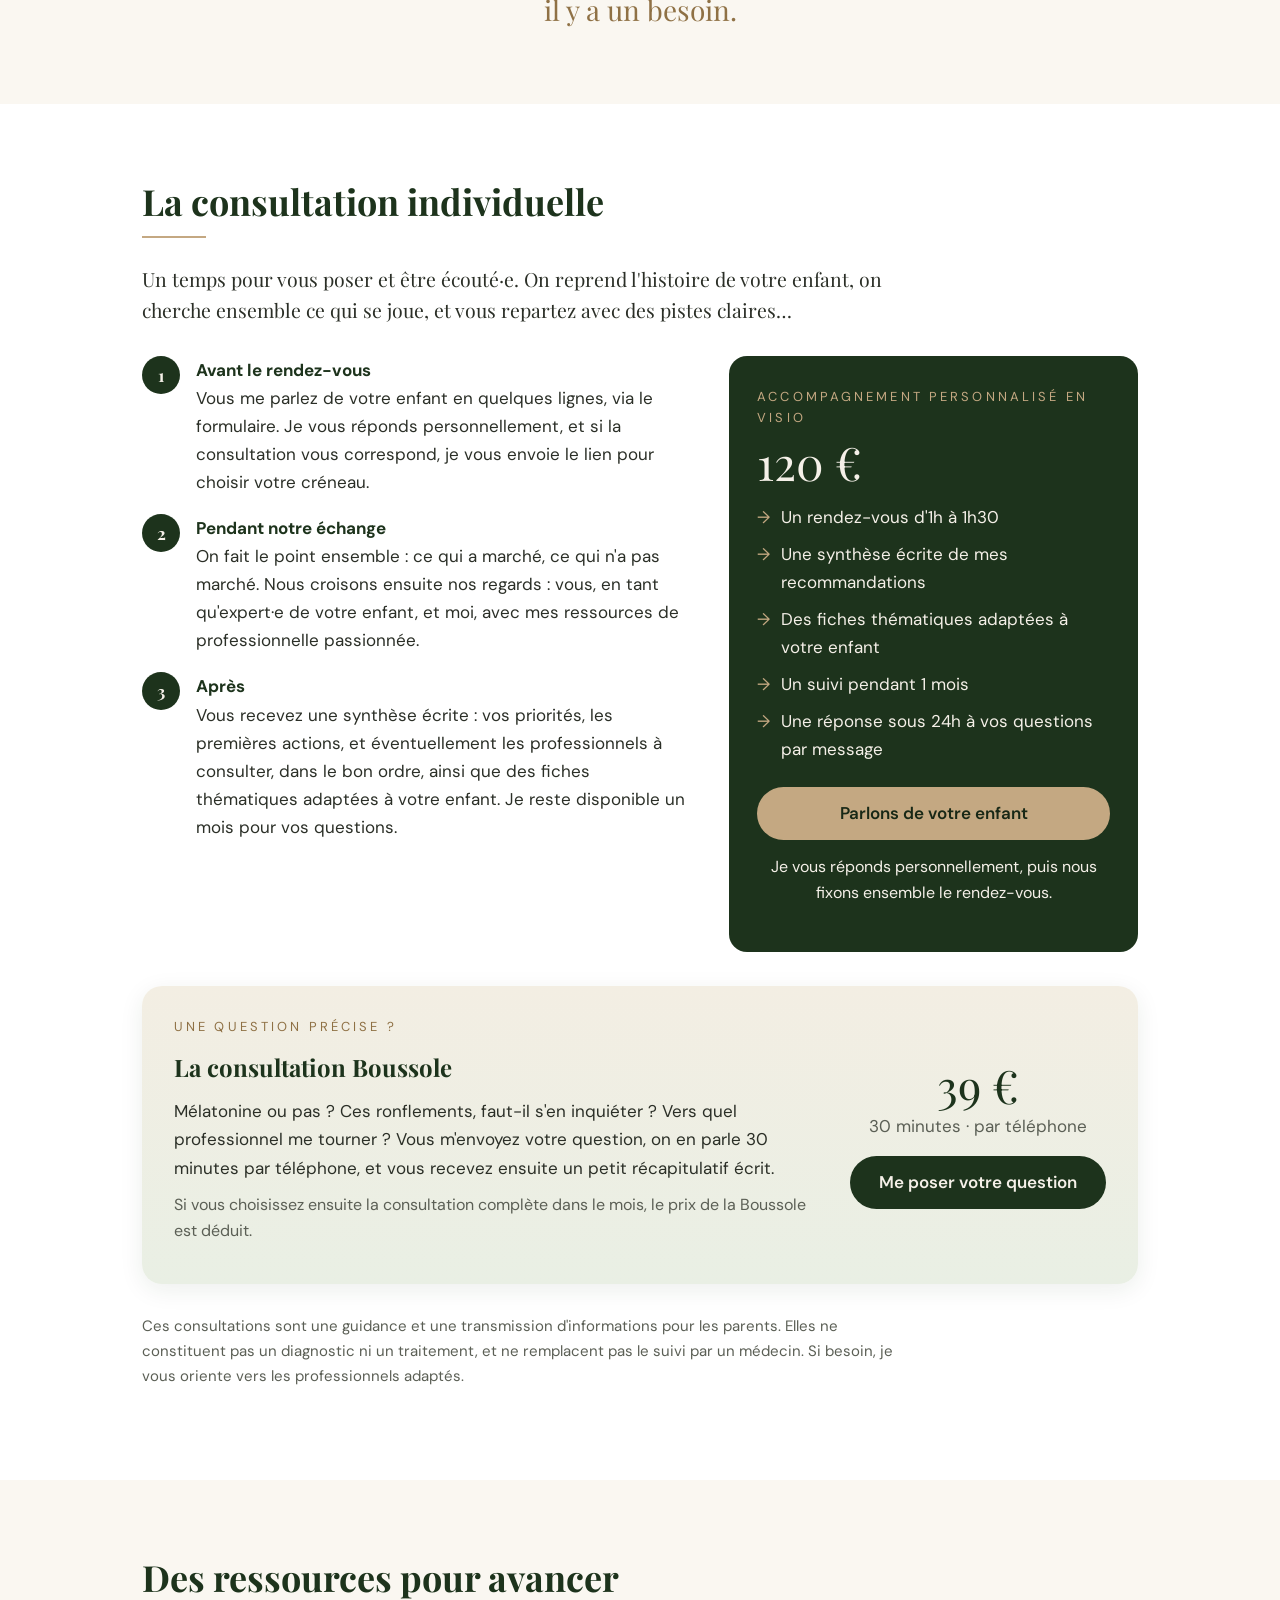
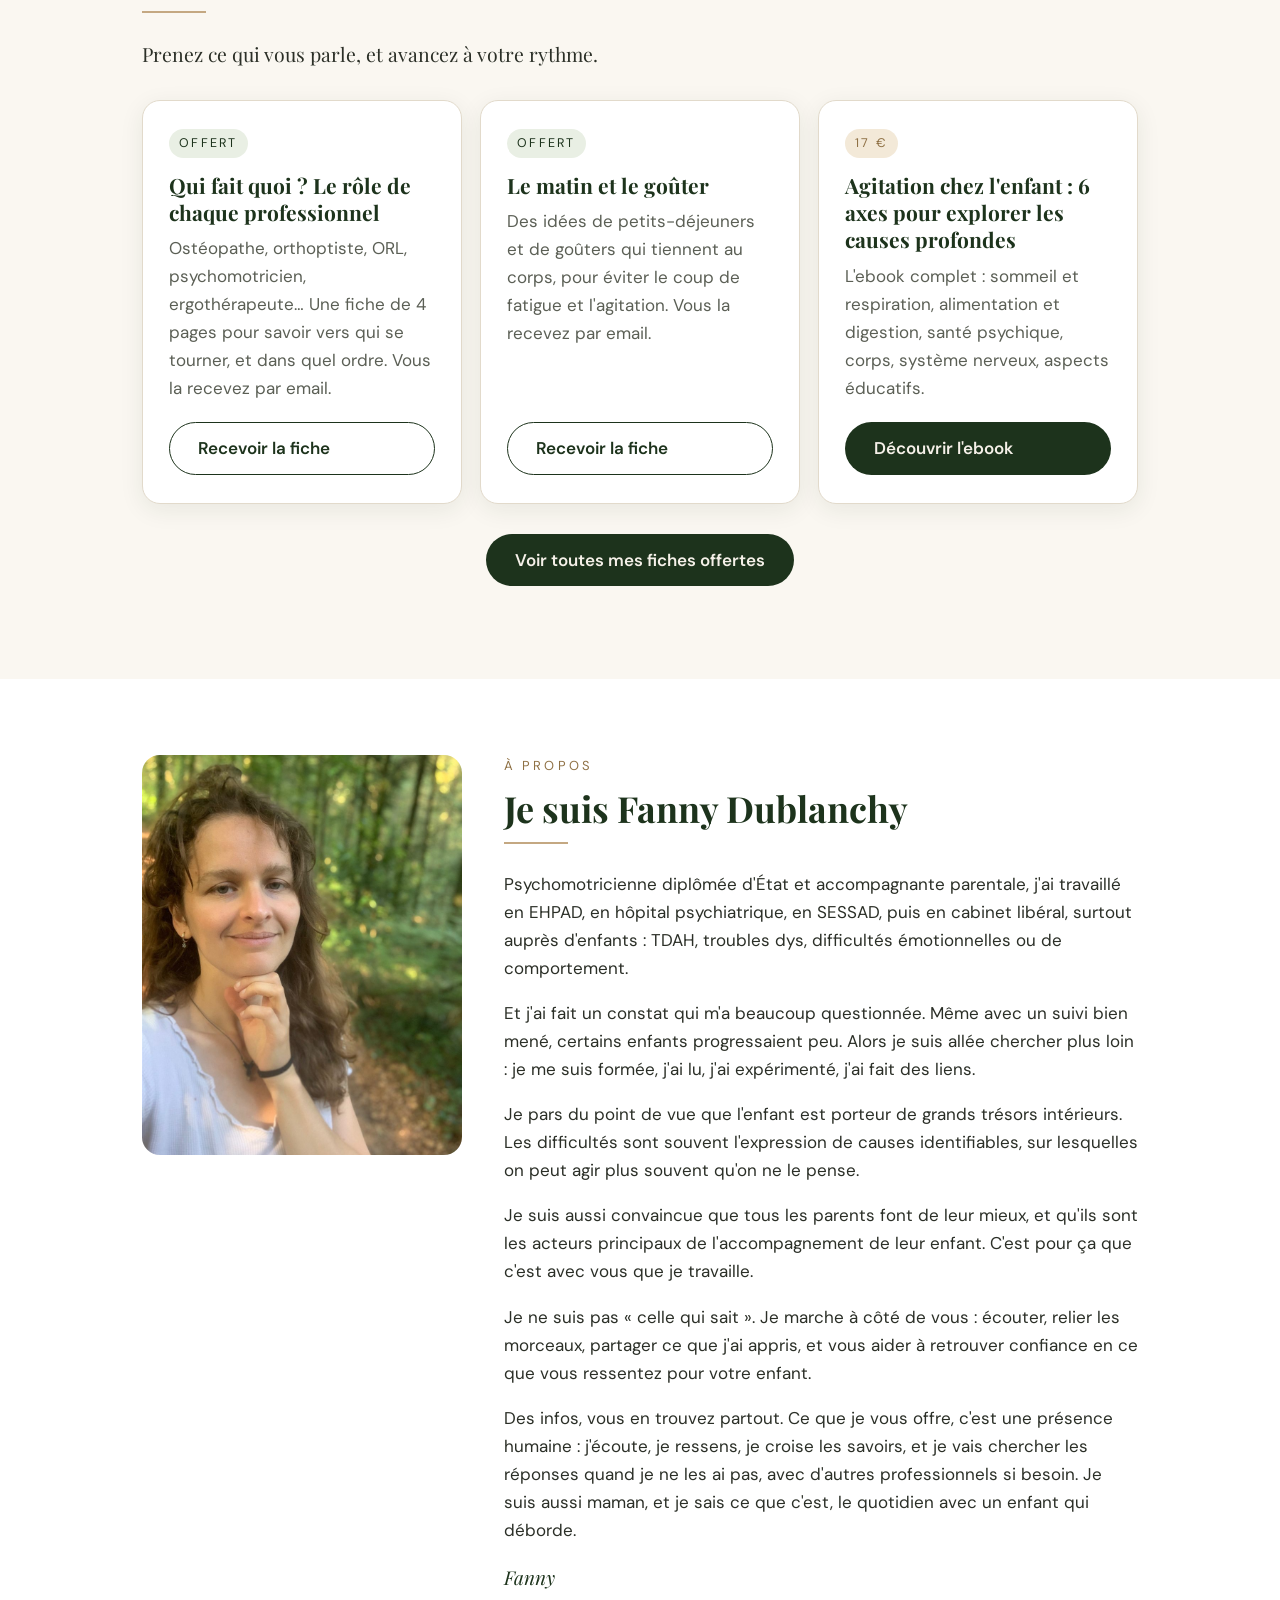
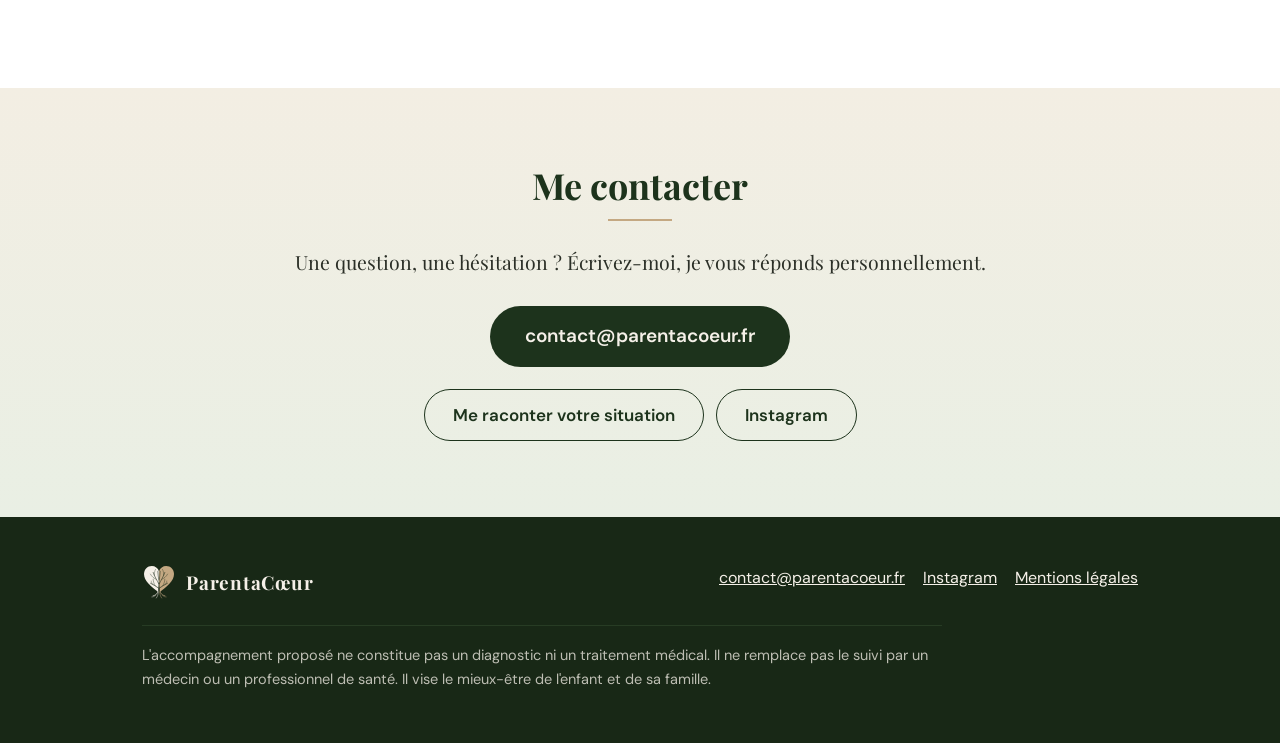
==== commit b0af8b2e: "Accueil : cartes accompagnement 1 mois, appel Boussole, fiches offertes Co-Authored-By: Claude Opus " ====
--- a/index.html
+++ b/index.html
@@ -112,21 +112,21 @@
     <div class="cartes">
       <a class="carte" href="#consultation">
         <svg class="icone" viewBox="0 0 48 48" aria-hidden="true"><circle cx="18" cy="17" r="7"/><circle cx="32" cy="19" r="6"/><path d="M6 40c1-8 6-12 12-12s11 4 12 12M28 40c1-6 4-9 8-9s6 3 7 9"/></svg>
-        <h3>Les consultations</h3>
-        <p>30 minutes par téléphone pour une question précise, ou un vrai temps en visio pour regarder ensemble ce qui se joue chez votre enfant.</p>
+        <h3>L'accompagnement sur 1 mois</h3>
+        <p>Un vrai temps en visio pour regarder ensemble ce qui se joue chez votre enfant, une synthèse écrite, puis un mois de suivi pour vos questions.</p>
+        <span class="carte-lien">En savoir plus →</span>
+      </a>
+      <a class="carte" href="#boussole">
+        <svg class="icone" viewBox="0 0 48 48" aria-hidden="true"><circle cx="24" cy="24" r="17"/><path d="M30 18l-4 8-8 4 4-8z"/></svg>
+        <h3>L'appel Boussole</h3>
+        <p>30 minutes par téléphone pour une question précise : mélatonine ou pas, ces ronflements, vers quel professionnel vous tourner…</p>
         <span class="carte-lien">En savoir plus →</span>
       </a>
       <a class="carte" href="fiches.html">
-        <svg class="icone" viewBox="0 0 48 48" aria-hidden="true"><path d="M30 8a16 16 0 1 0 10 26A13 13 0 0 1 30 8z"/><path d="M36 10l1.5 3 3 1.5-3 1.5L36 19l-1.5-3-3-1.5 3-1.5z"/></svg>
+        <svg class="icone" viewBox="0 0 48 48" aria-hidden="true"><path d="M24 40C14 34 8 26 8 16c8 0 13 4 16 10 3-6 8-10 16-10 0 10-6 18-16 24z"/><path d="M24 40V24"/></svg>
         <h3>Des fiches offertes</h3>
-        <p>Des repas qui tiennent au corps, vers quel professionnel vous tourner… des fiches concrètes à télécharger.</p>
+        <p>Le matin et le goûter, le rôle de chaque professionnel… des fiches concrètes à recevoir gratuitement.</p>
         <span class="carte-lien">Voir les fiches →</span>
-      </a>
-      <a class="carte" href="#ressources">
-        <svg class="icone" viewBox="0 0 48 48" aria-hidden="true"><path d="M24 40C14 34 8 26 8 16c8 0 13 4 16 10 3-6 8-10 16-10 0 10-6 18-16 24z"/><path d="M24 40V24"/></svg>
-        <h3>Des ressources</h3>
-        <p>Des fiches offertes (le matin et le goûter, vers quel professionnel vous tourner) et mon ebook complet.</p>
-        <span class="carte-lien">Voir les ressources →</span>
       </a>
     </div>
   </div>
@@ -176,7 +176,7 @@
         <p class="lien-doux">Je vous réponds personnellement, puis nous fixons ensemble le rendez-vous.</p>
       </aside>
     </div>
-    <div class="boussole">
+    <div class="boussole" id="boussole">
       <div>
         <p class="label">Une question précise ?</p>
         <h3>La consultation Boussole</h3>
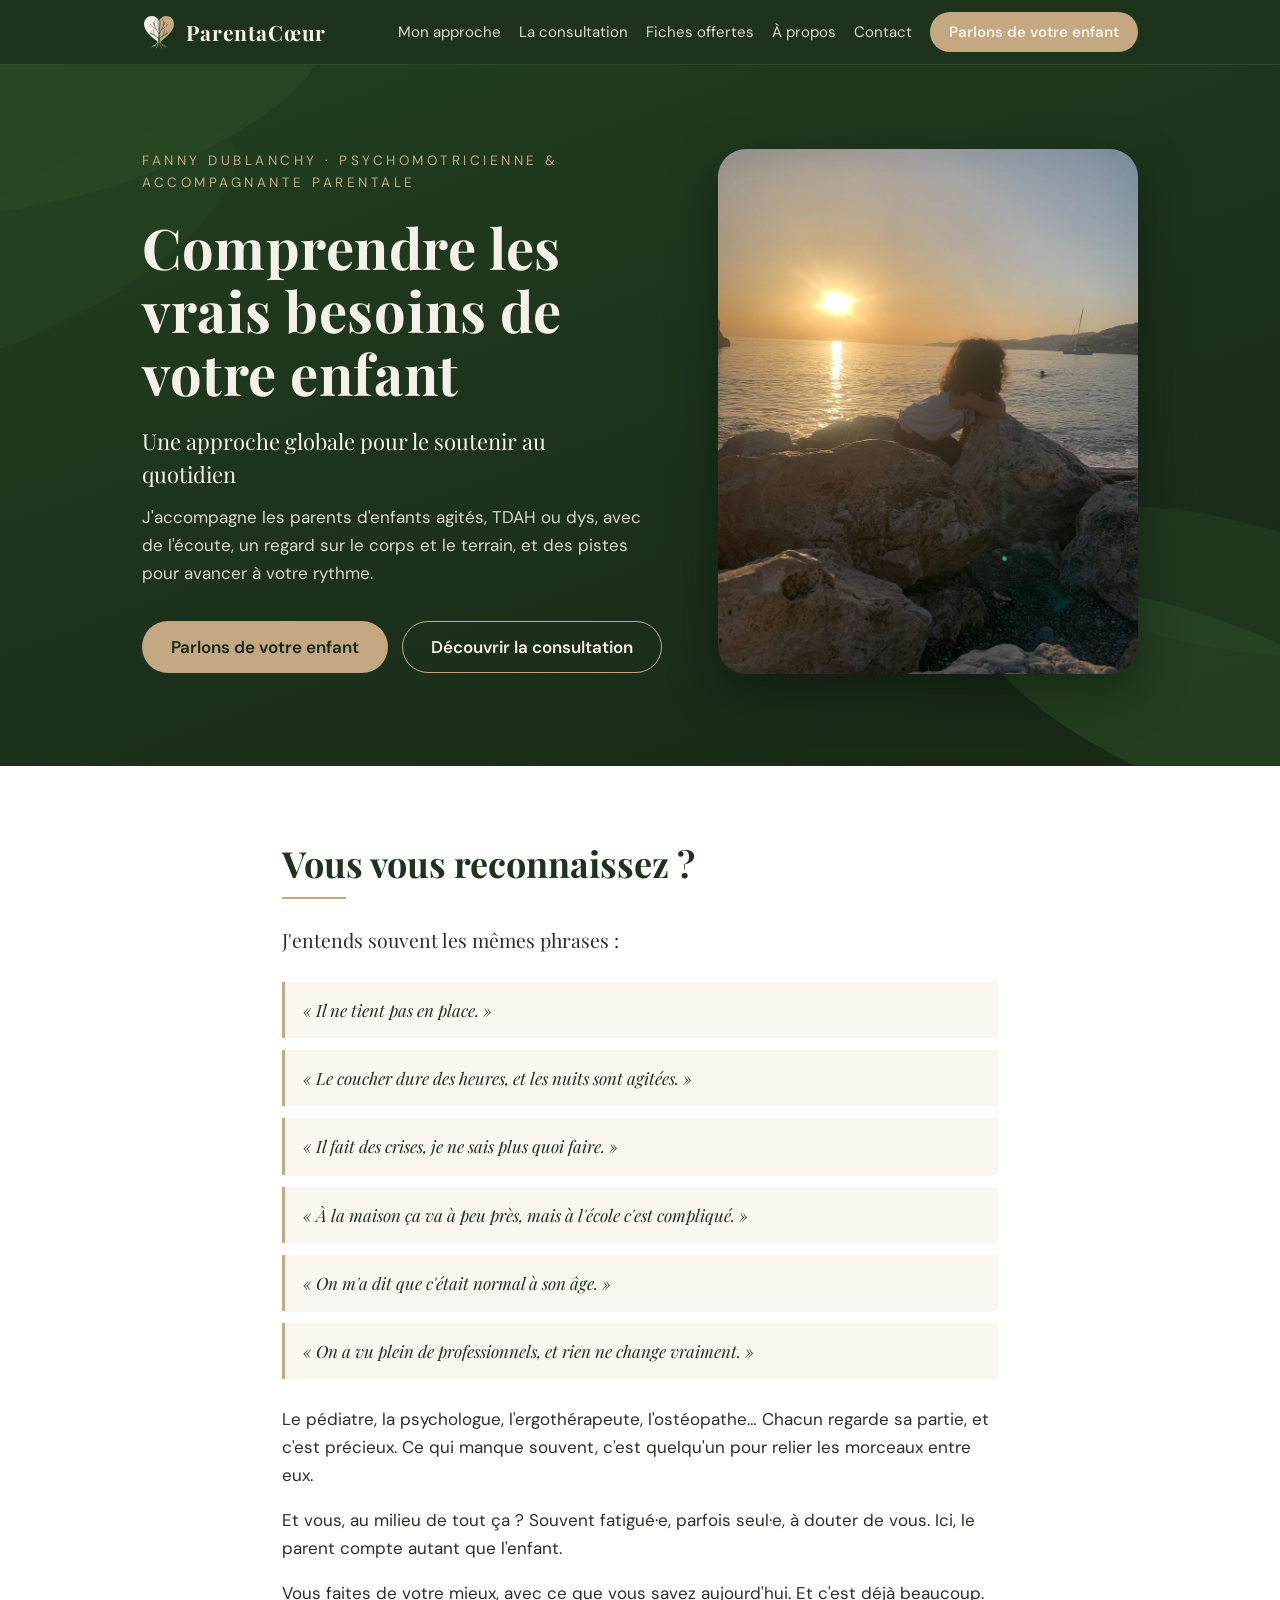
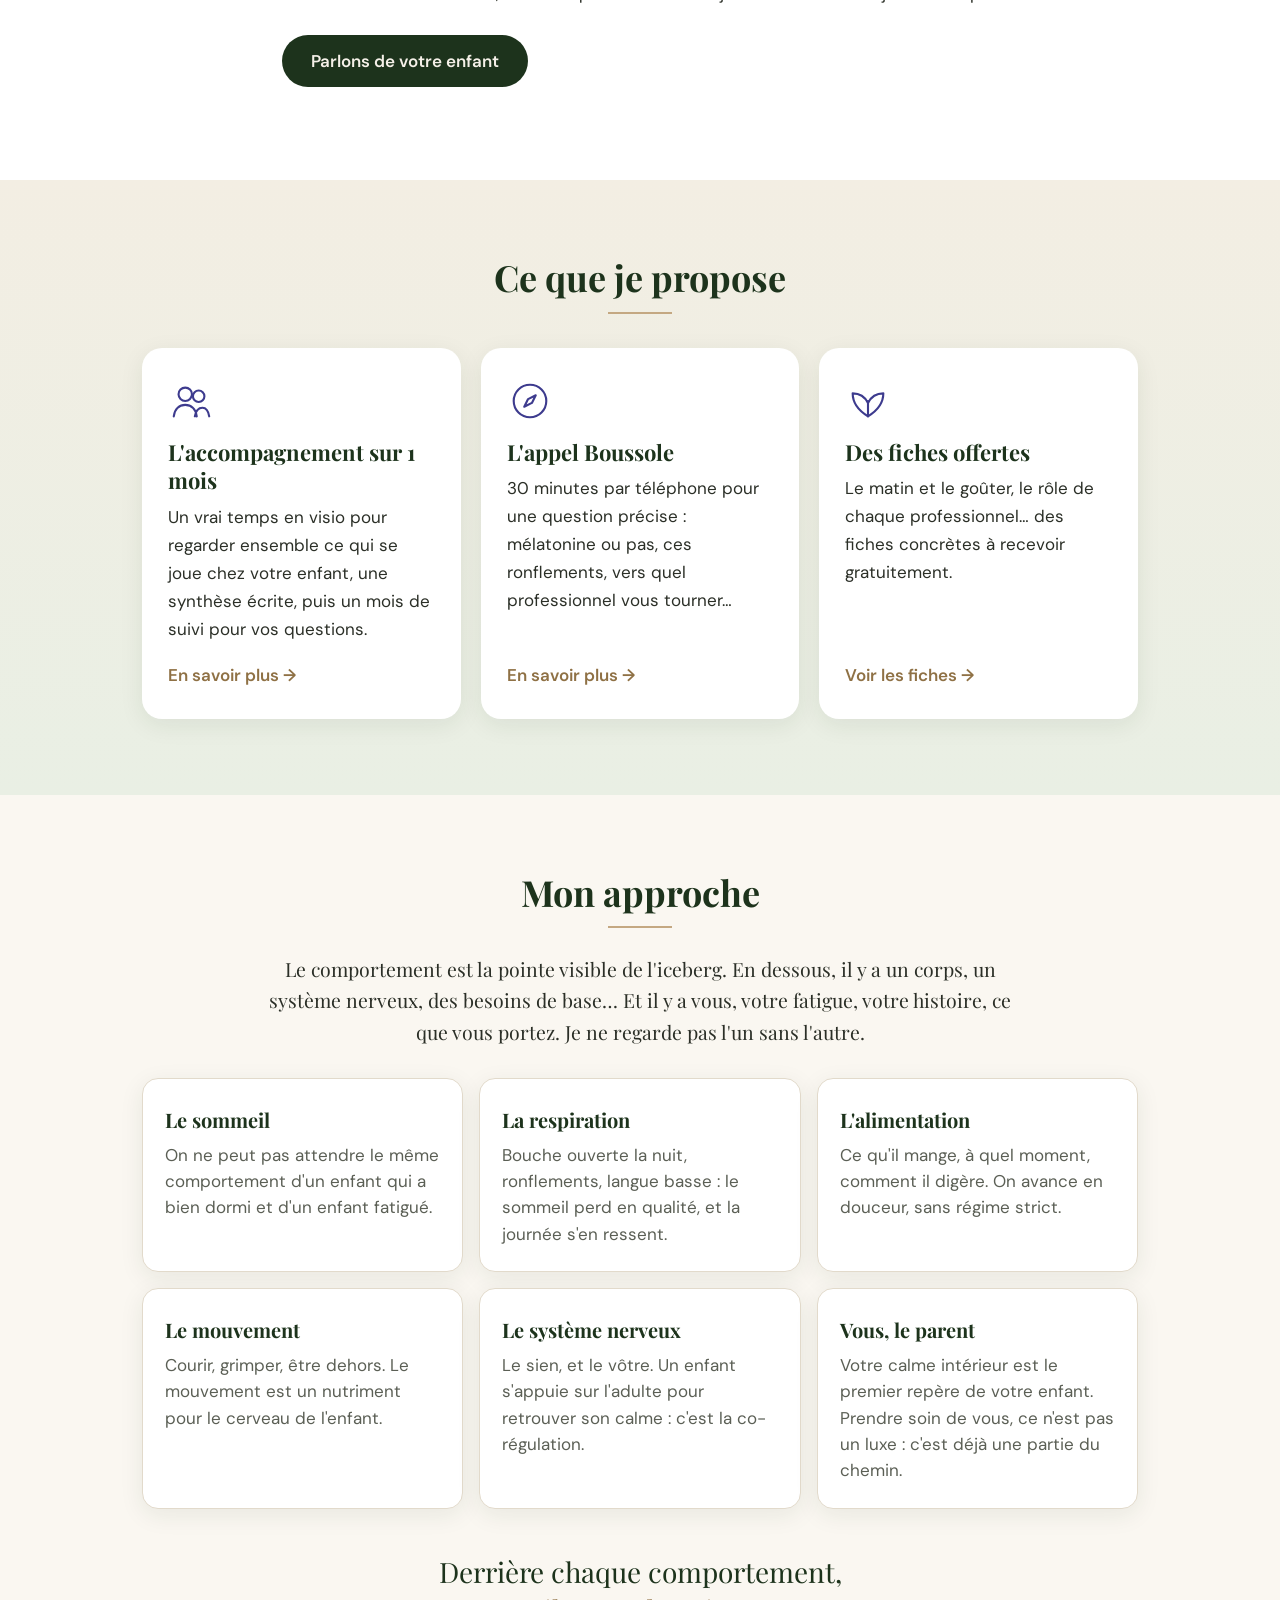
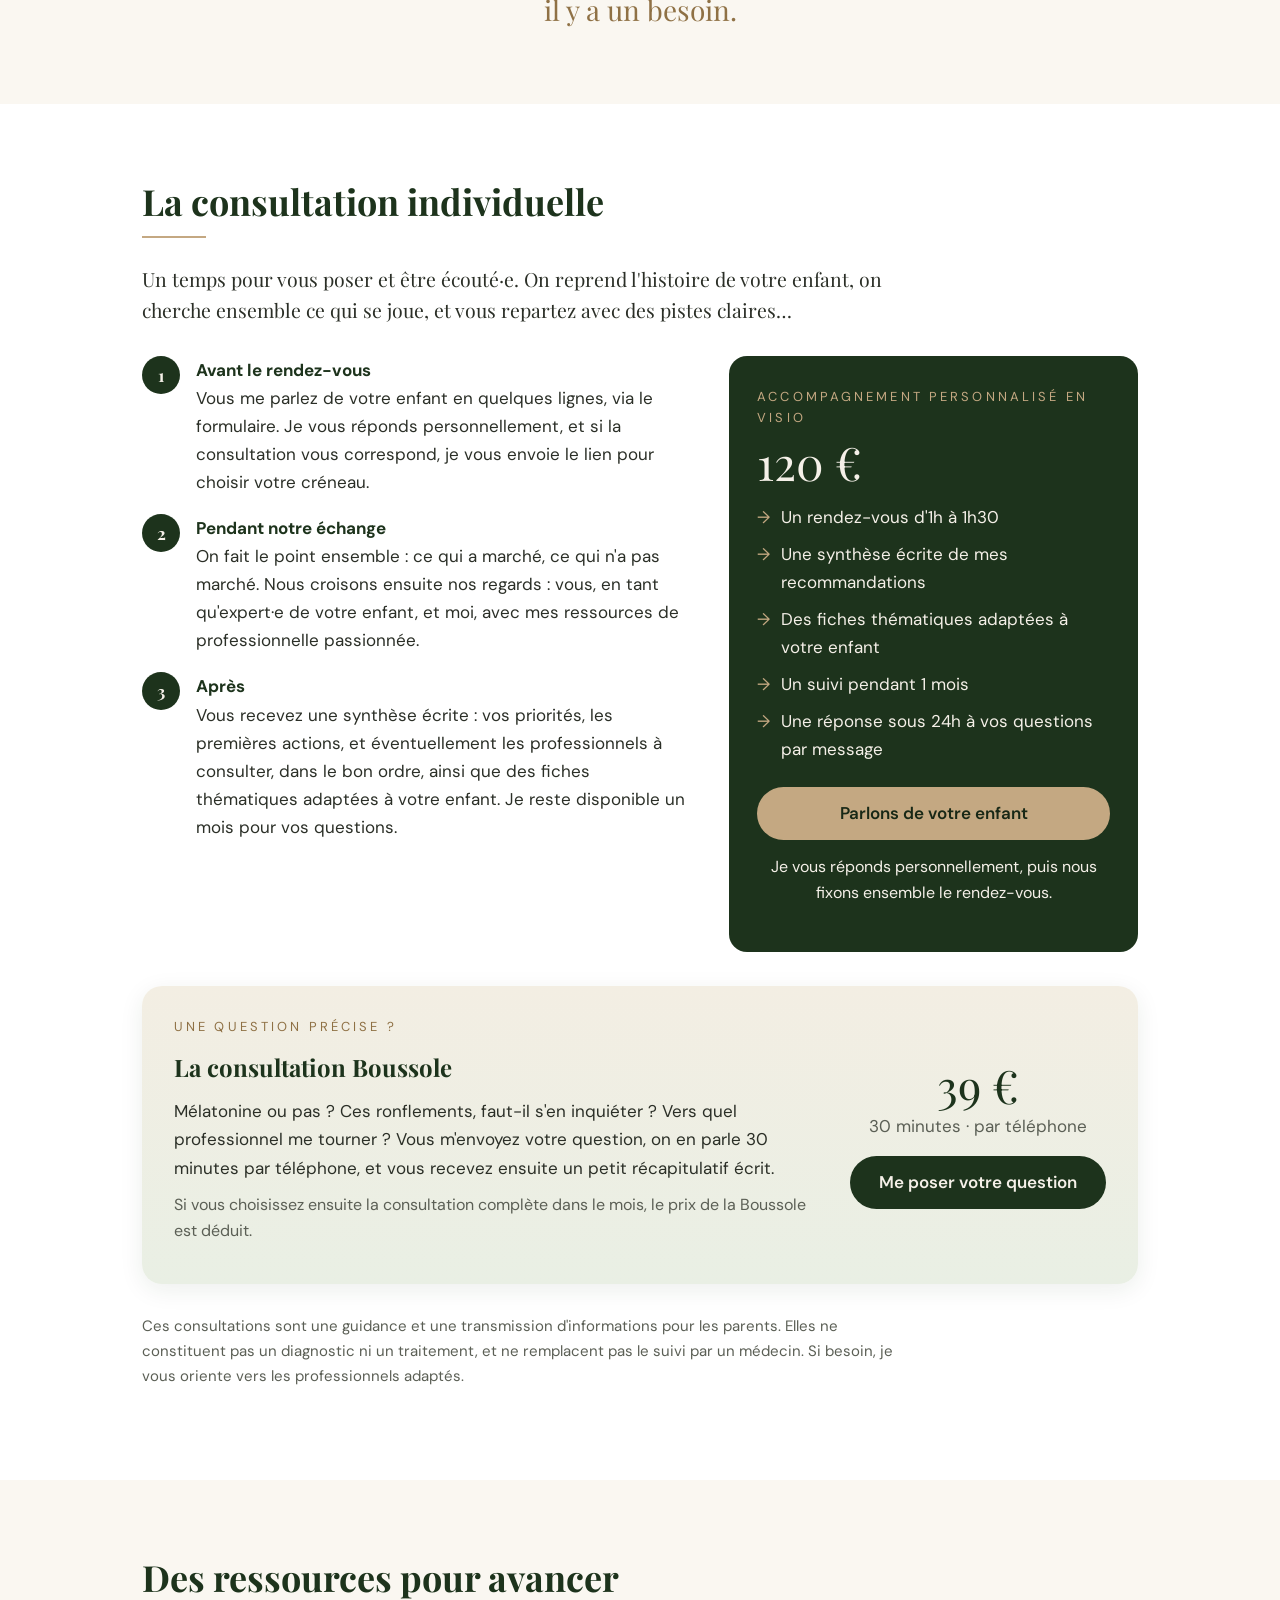
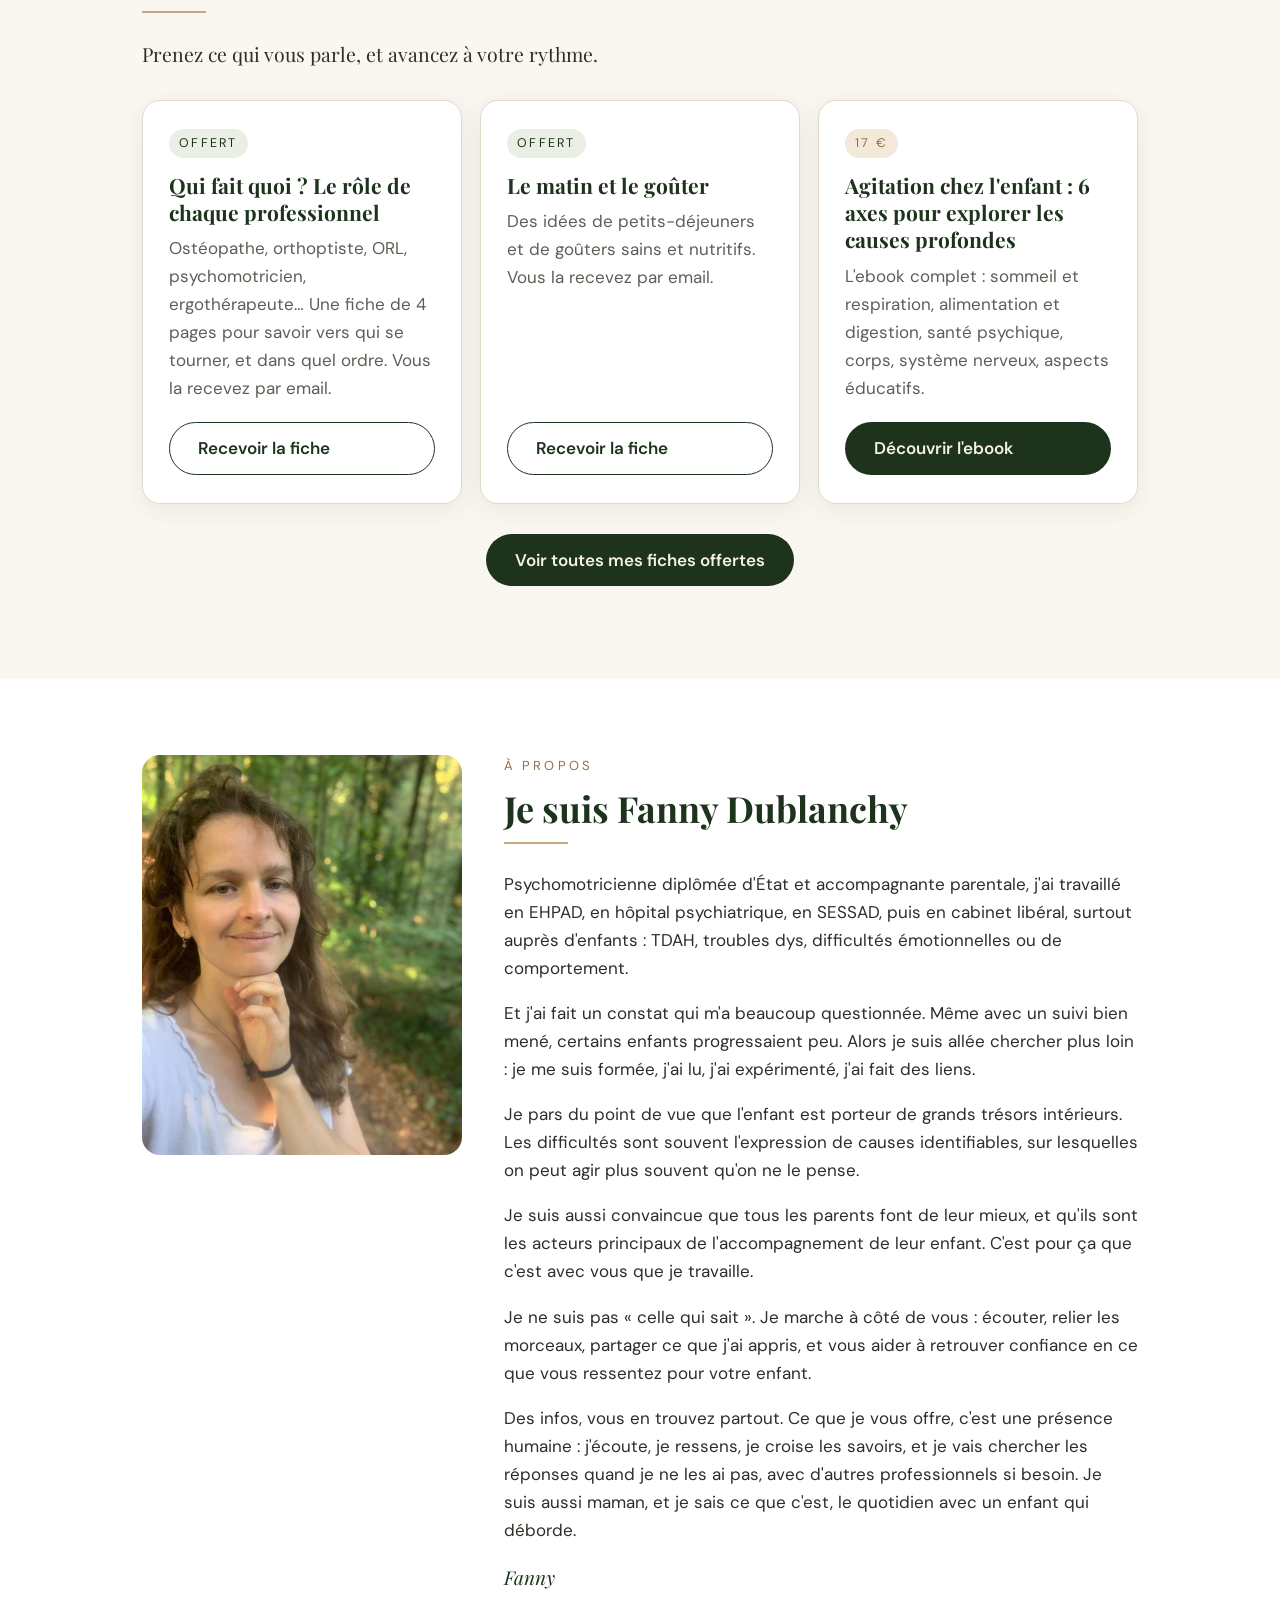
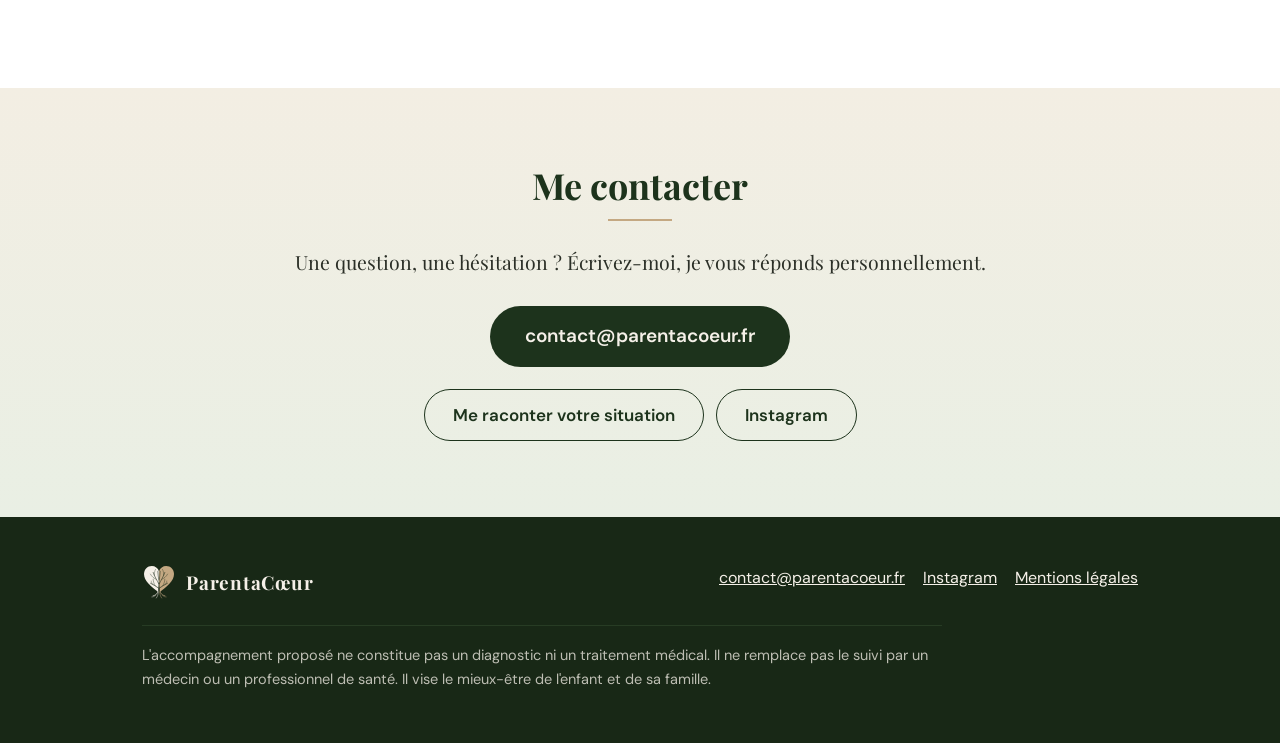
==== commit a3a1feaa: "Fiche matin : nouvelle description Co-Authored-By: Claude Opus 5.5 <noreply@anthropic.com>" ====
--- a/index.html
+++ b/index.html
@@ -208,7 +208,7 @@
       <article class="ressource">
         <span class="etiquette offert">Offert</span>
         <h3>Le matin et le goûter</h3>
-        <p>Des idées de petits-déjeuners et de goûters qui tiennent au corps, pour éviter le coup de fatigue et l'agitation. Vous la recevez par email.</p>
+        <p>Des idées de petits-déjeuners et de goûters sains et nutritifs. Vous la recevez par email.</p>
         <a class="bouton bouton-contour-vert" href="https://30d179c1.sibforms.com/serve/[base64]" target="_blank" rel="noopener">Recevoir la fiche</a>
       </article>
       <article class="ressource">
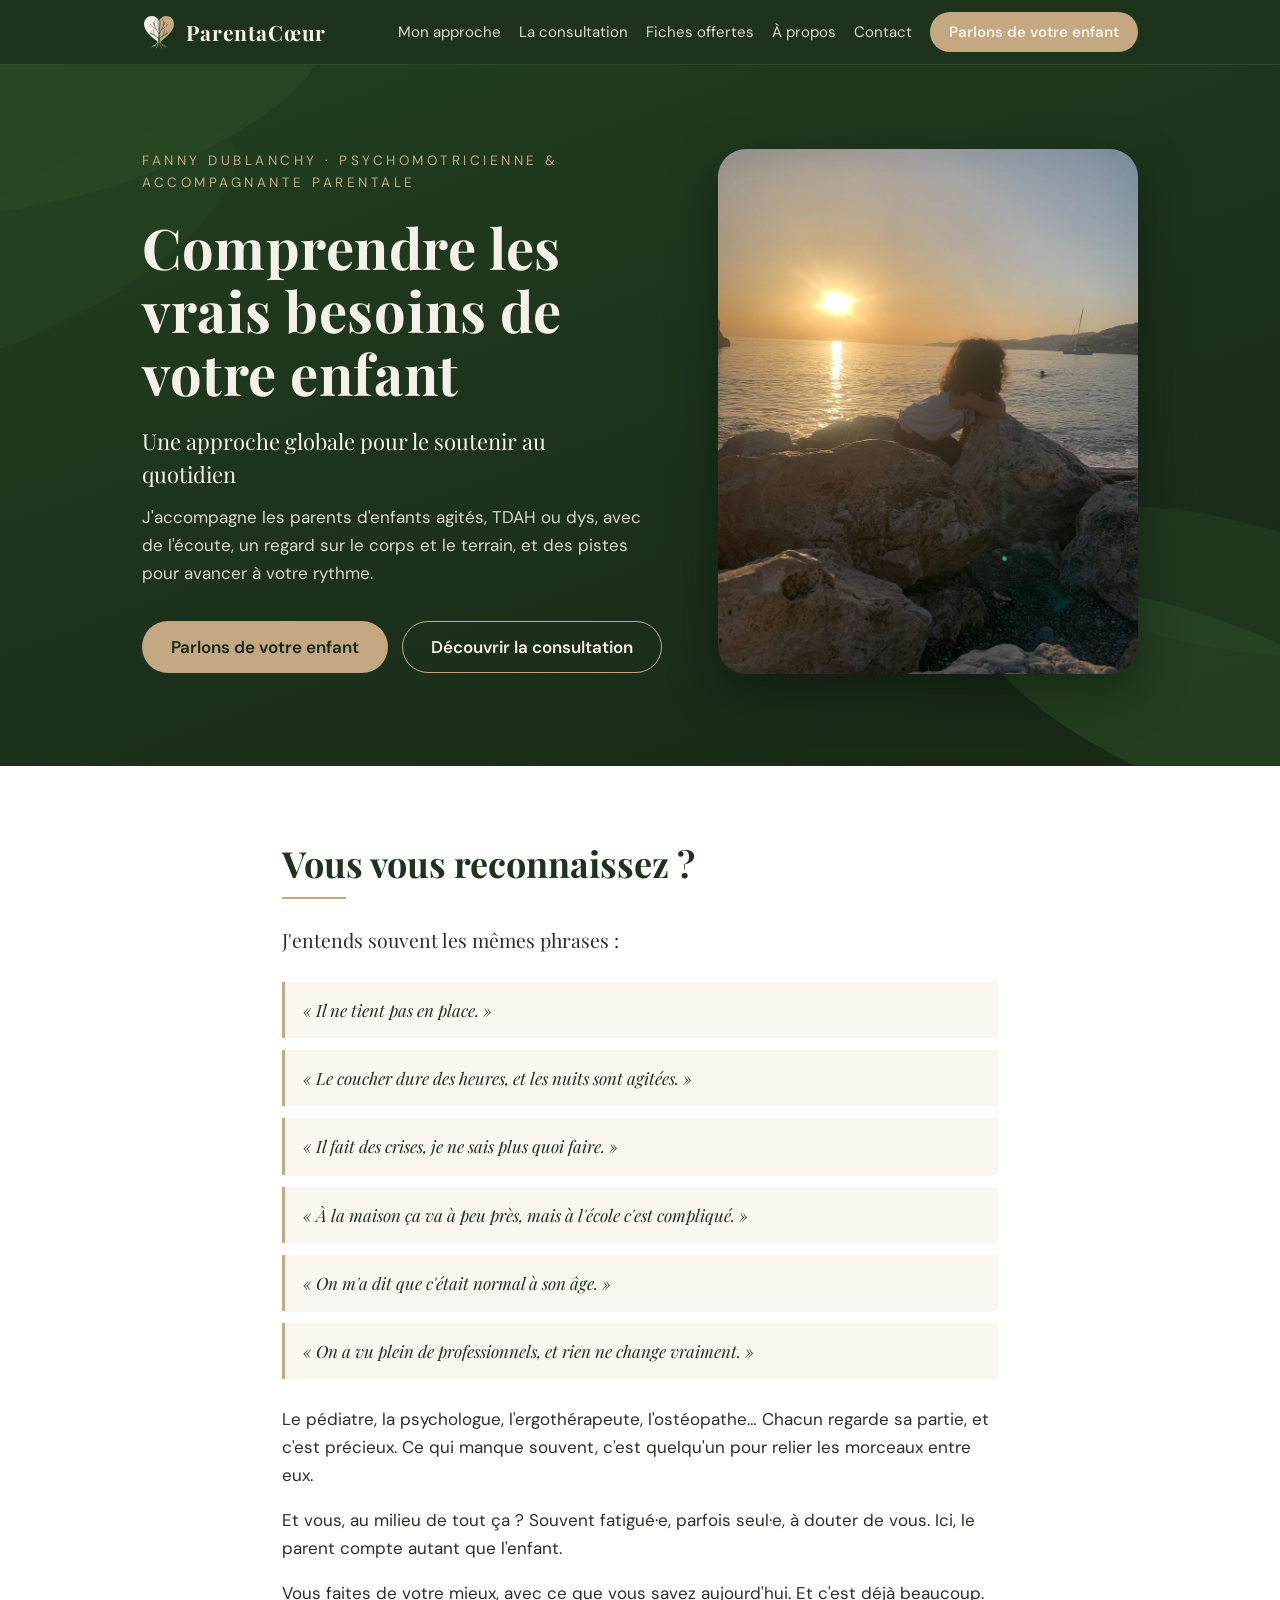
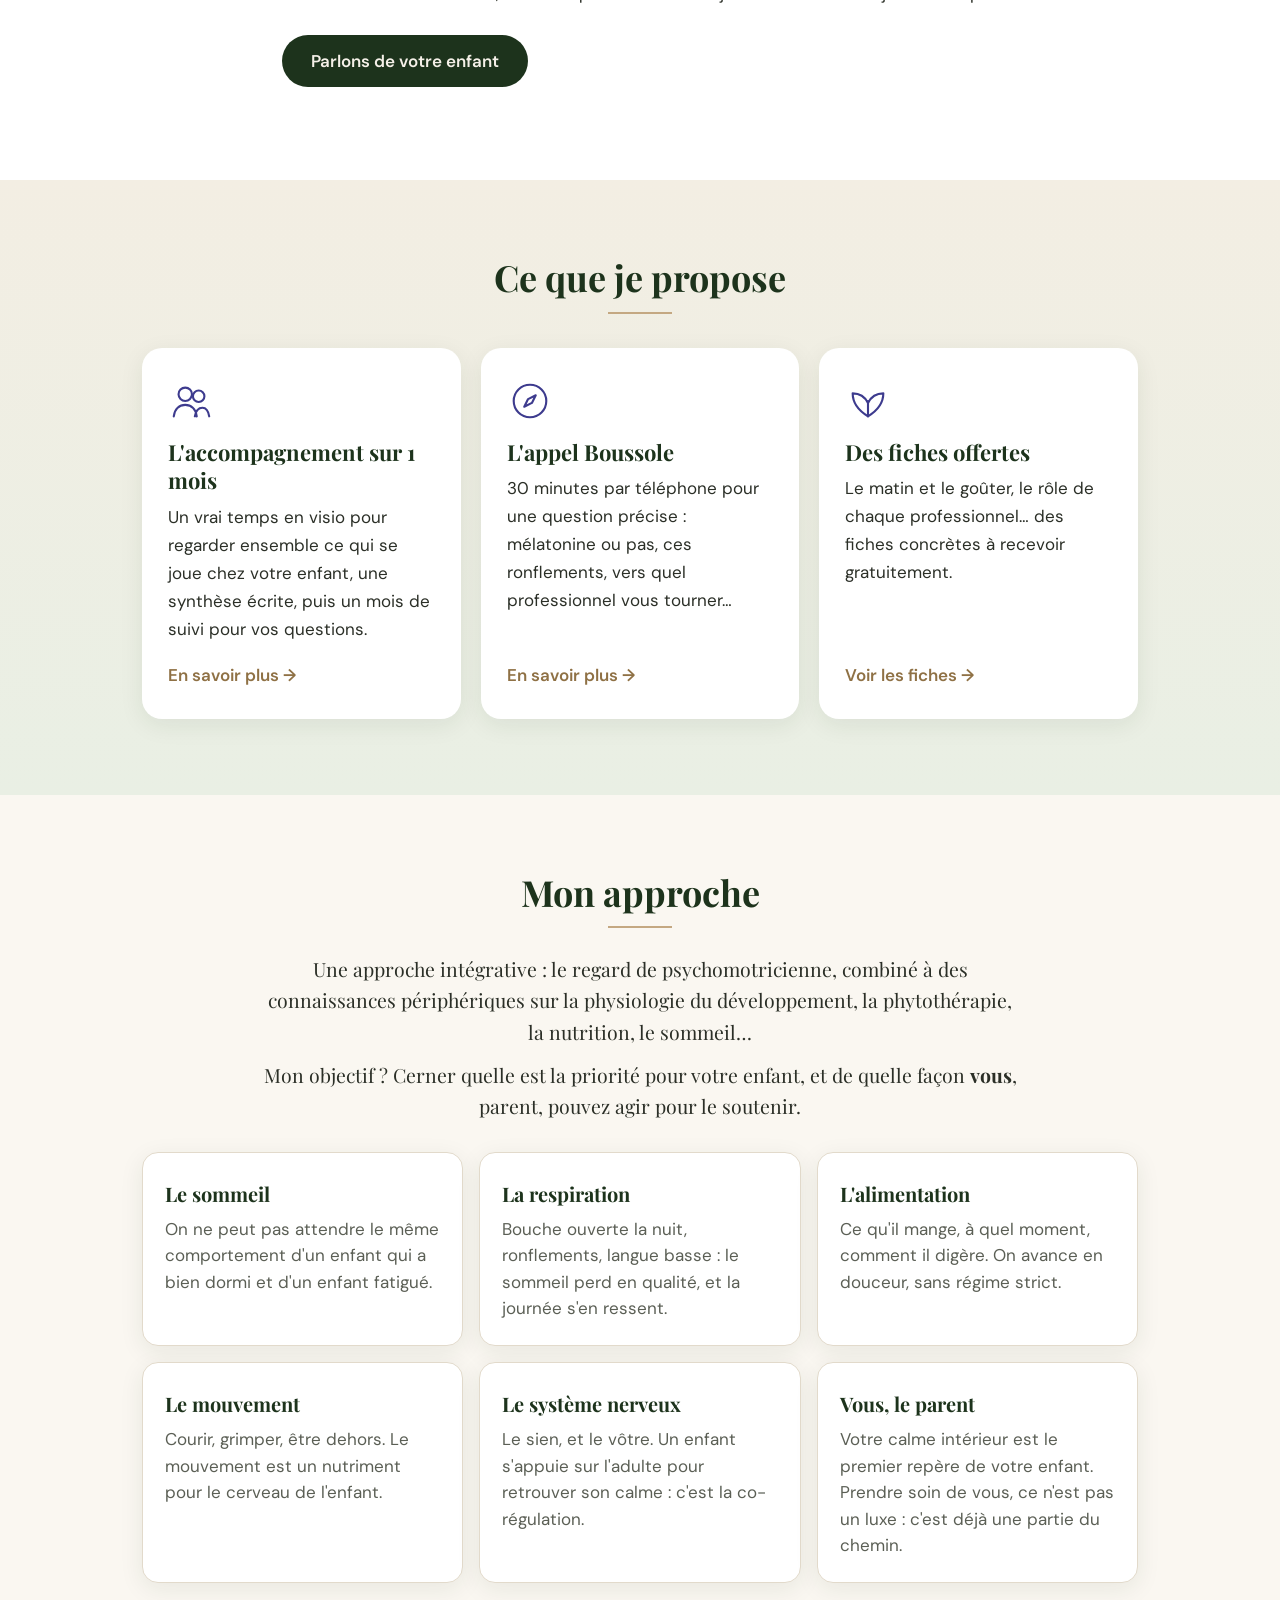
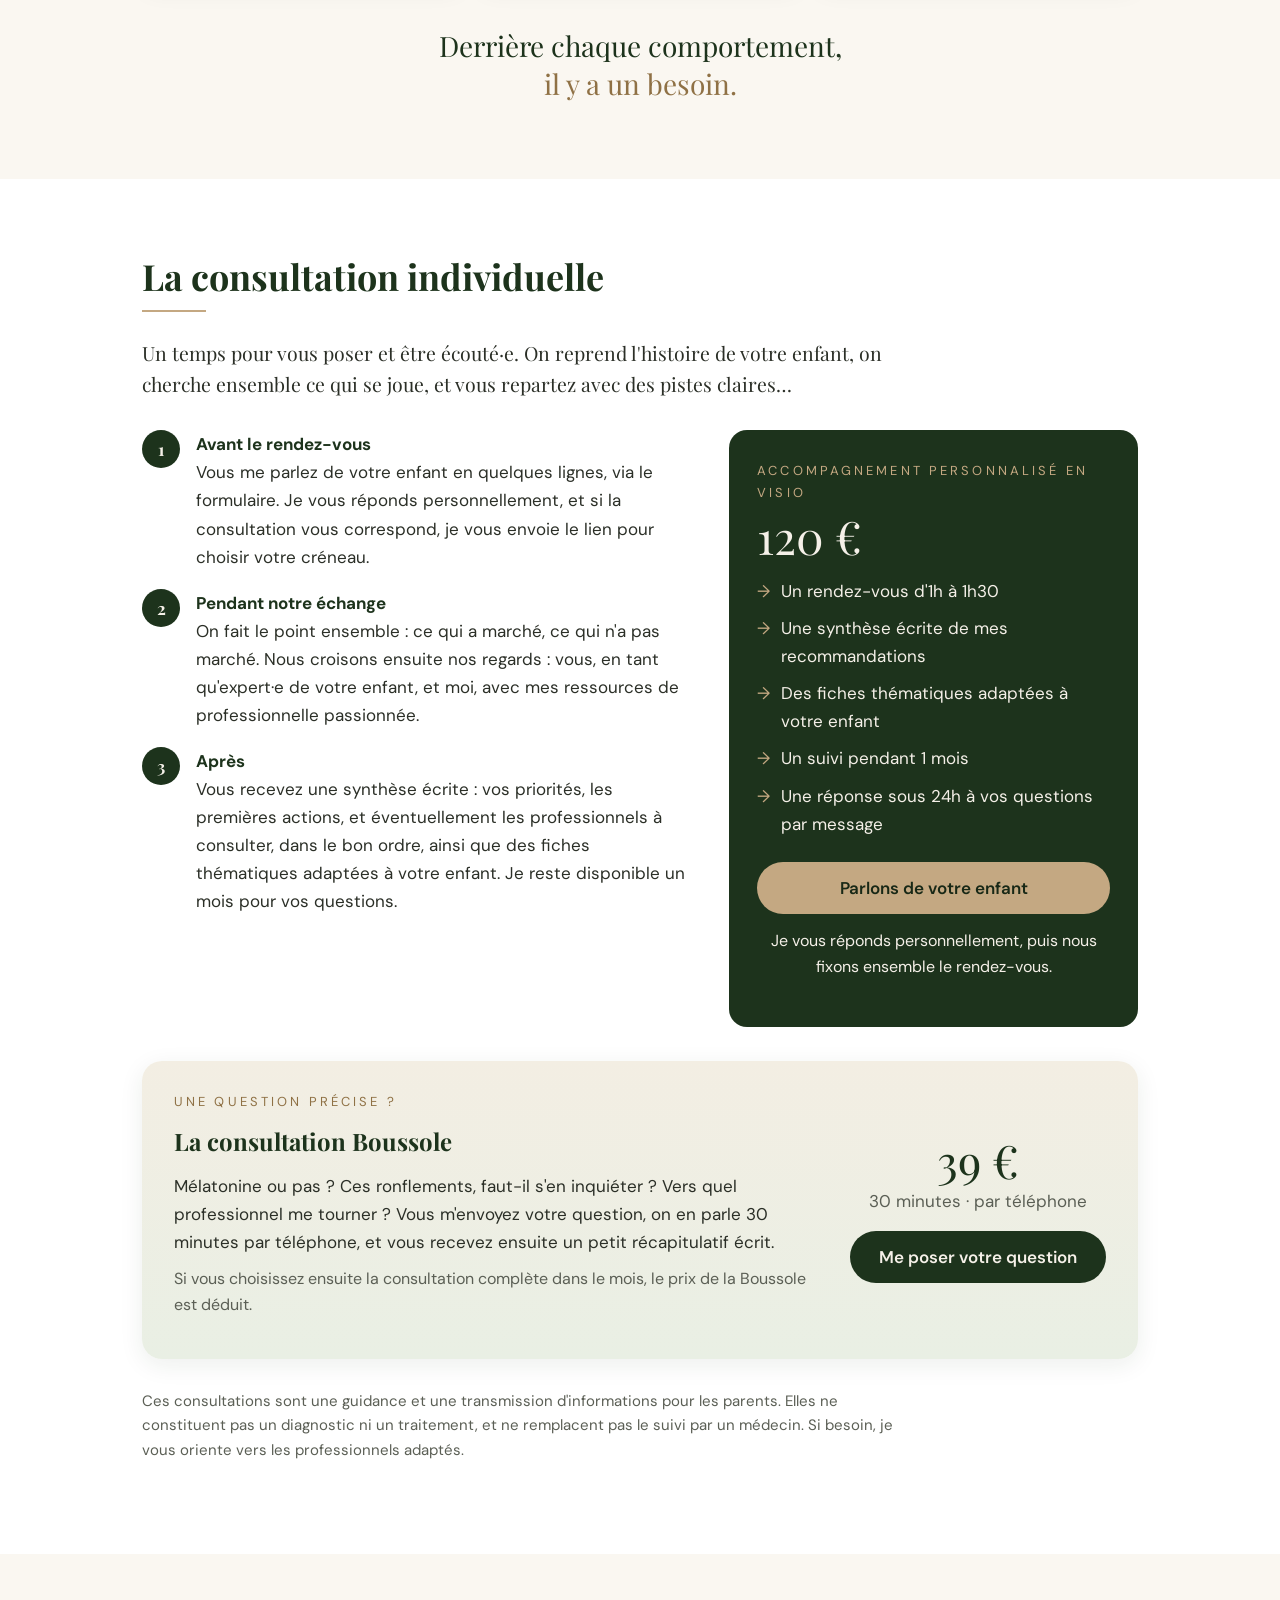
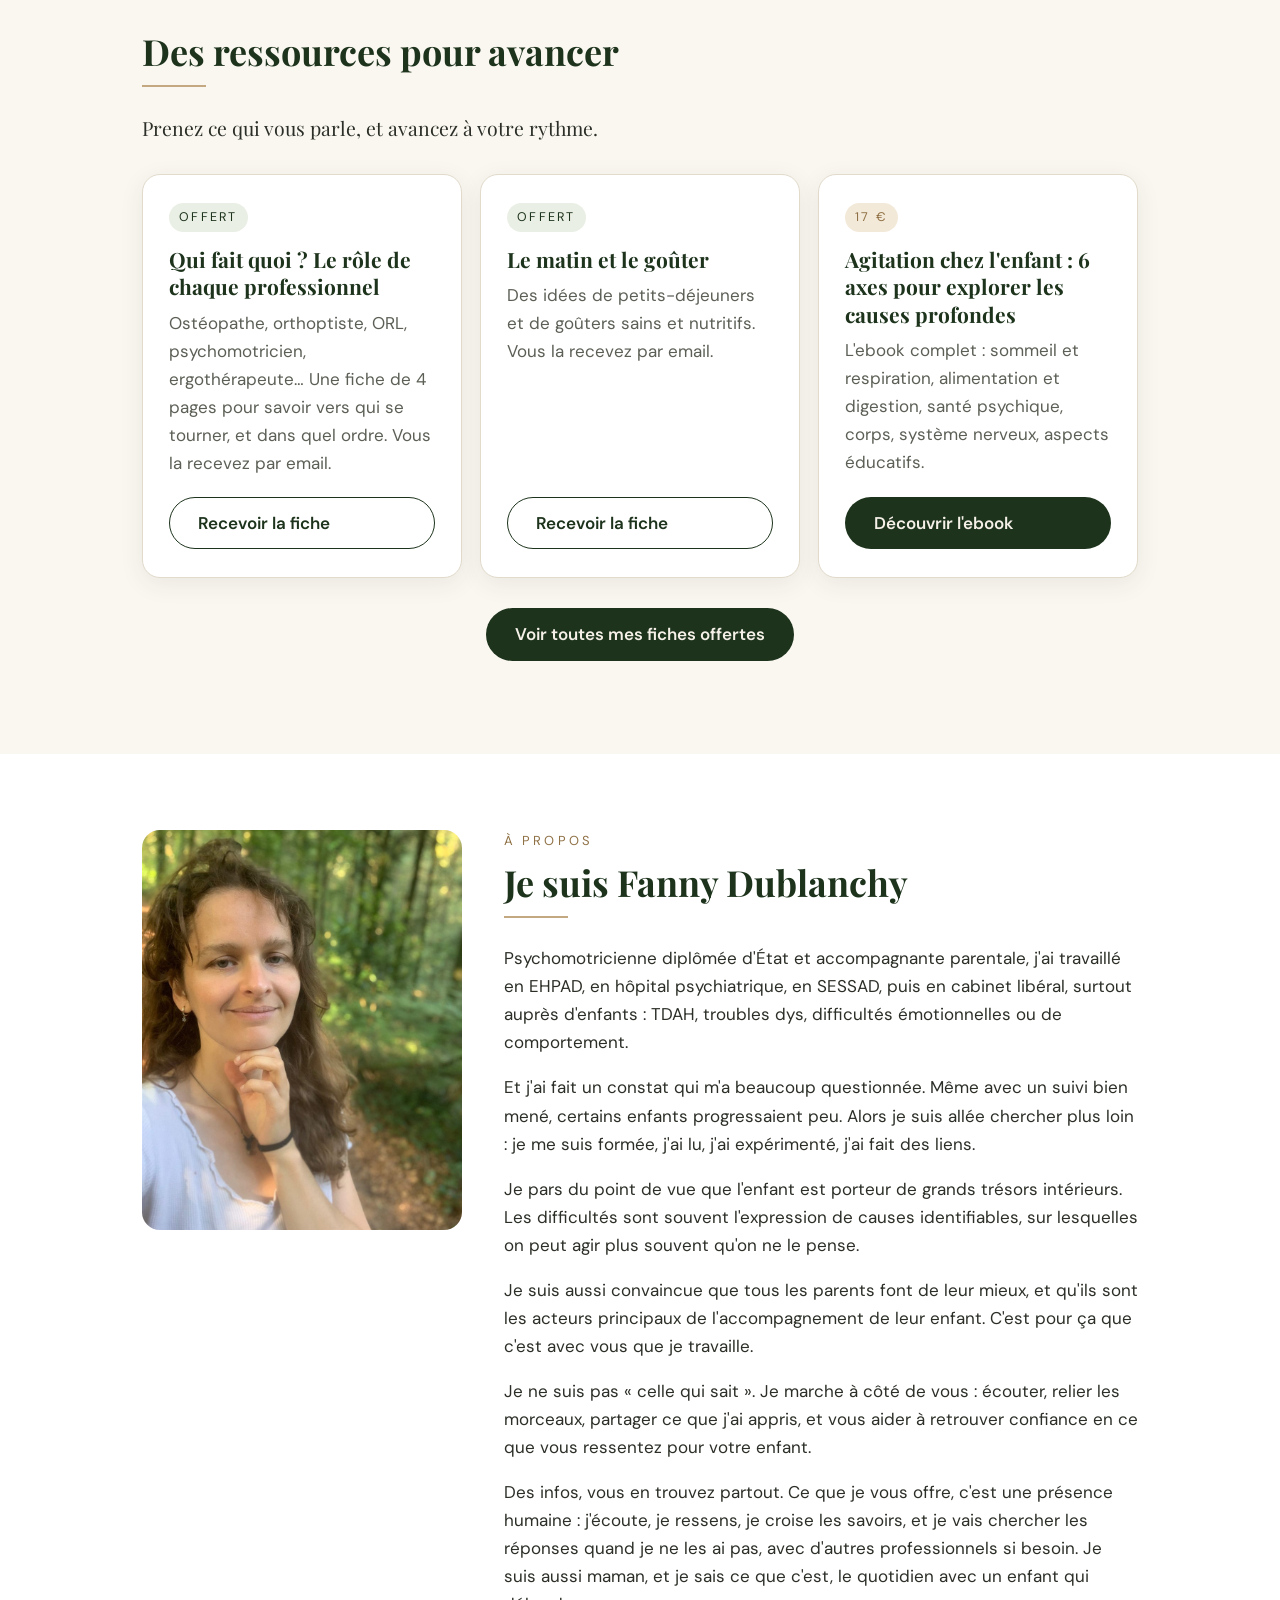
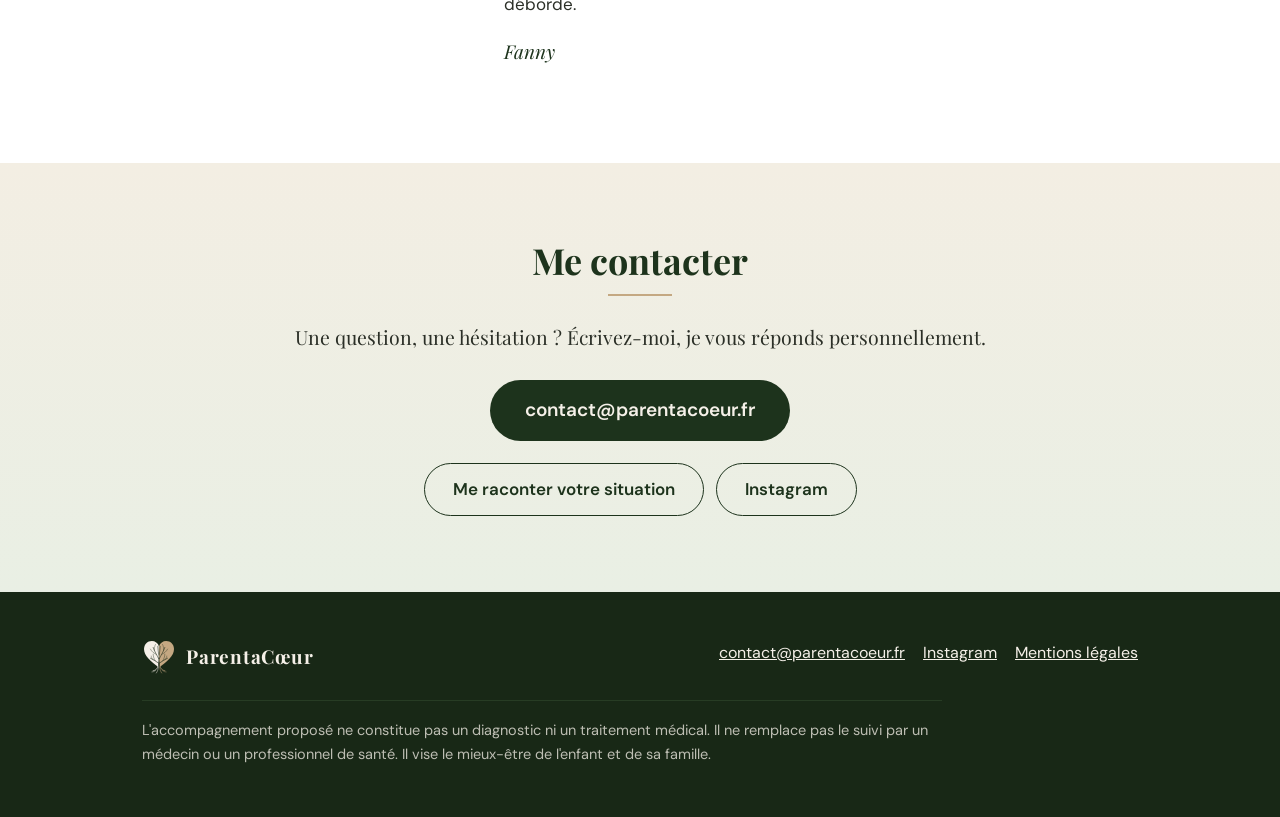
==== commit 81370819: "Accueil : nouveau texte Mon approche Co-Authored-By: Claude Opus 5.5 <noreply@anthropic.com>" ====
--- a/index.html
+++ b/index.html
@@ -137,7 +137,8 @@
     <div class="centre">
       <h2>Mon approche</h2>
       <div class="filet"></div>
-      <p class="chapeau etroit" style="margin:0 auto">Le comportement est la pointe visible de l'iceberg. En dessous, il y a un corps, un système nerveux, des besoins de base… Et il y a vous, votre fatigue, votre histoire, ce que vous portez. Je ne regarde pas l'un sans l'autre.</p>
+      <p class="chapeau etroit" style="margin:0 auto 12px">Une approche intégrative : le regard de psychomotricienne, combiné à des connaissances périphériques sur la physiologie du développement, la phytothérapie, la nutrition, le sommeil…</p>
+      <p class="chapeau etroit" style="margin:0 auto">Mon objectif ? Cerner quelle est la priorité pour votre enfant, et de quelle façon <strong>vous</strong>, parent, pouvez agir pour le soutenir.</p>
     </div>
     <div class="piliers">
       <div class="pilier"><h3>Le sommeil</h3><p>On ne peut pas attendre le même comportement d'un enfant qui a bien dormi et d'un enfant fatigué.</p></div>
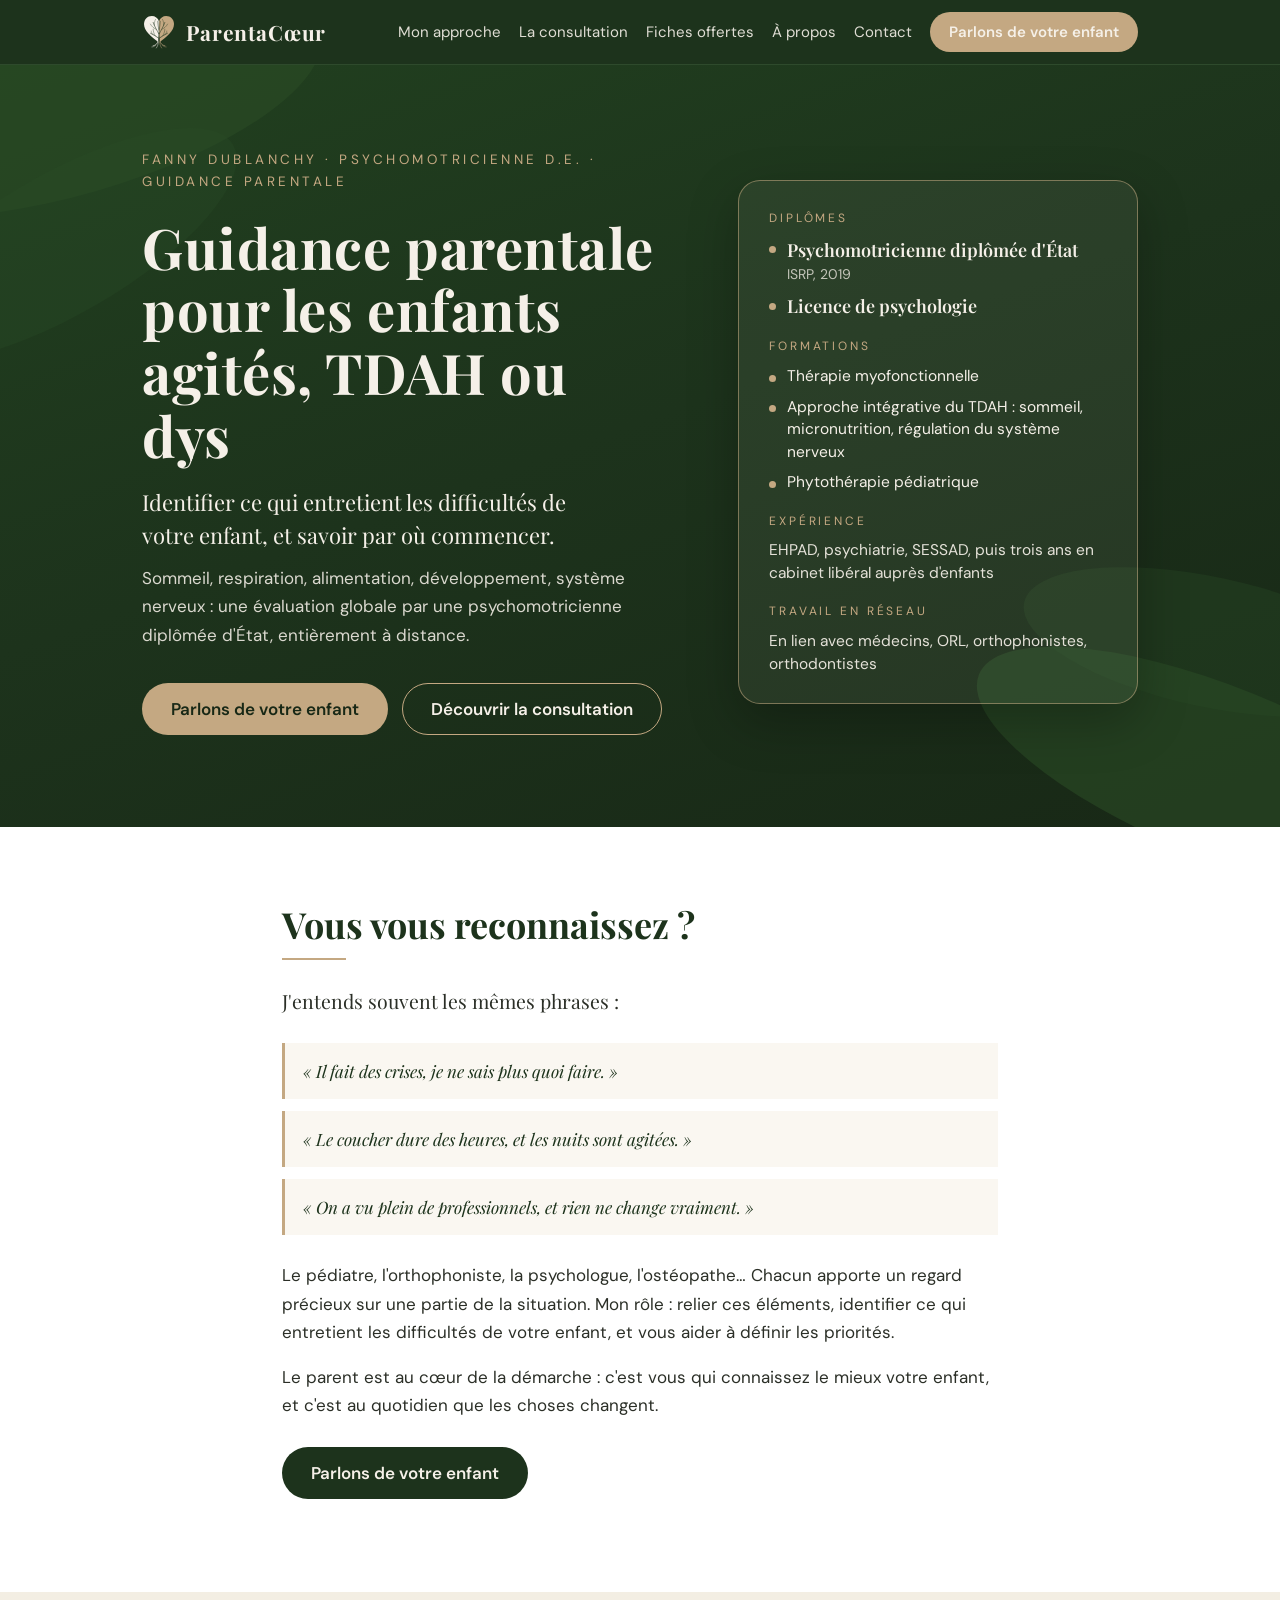
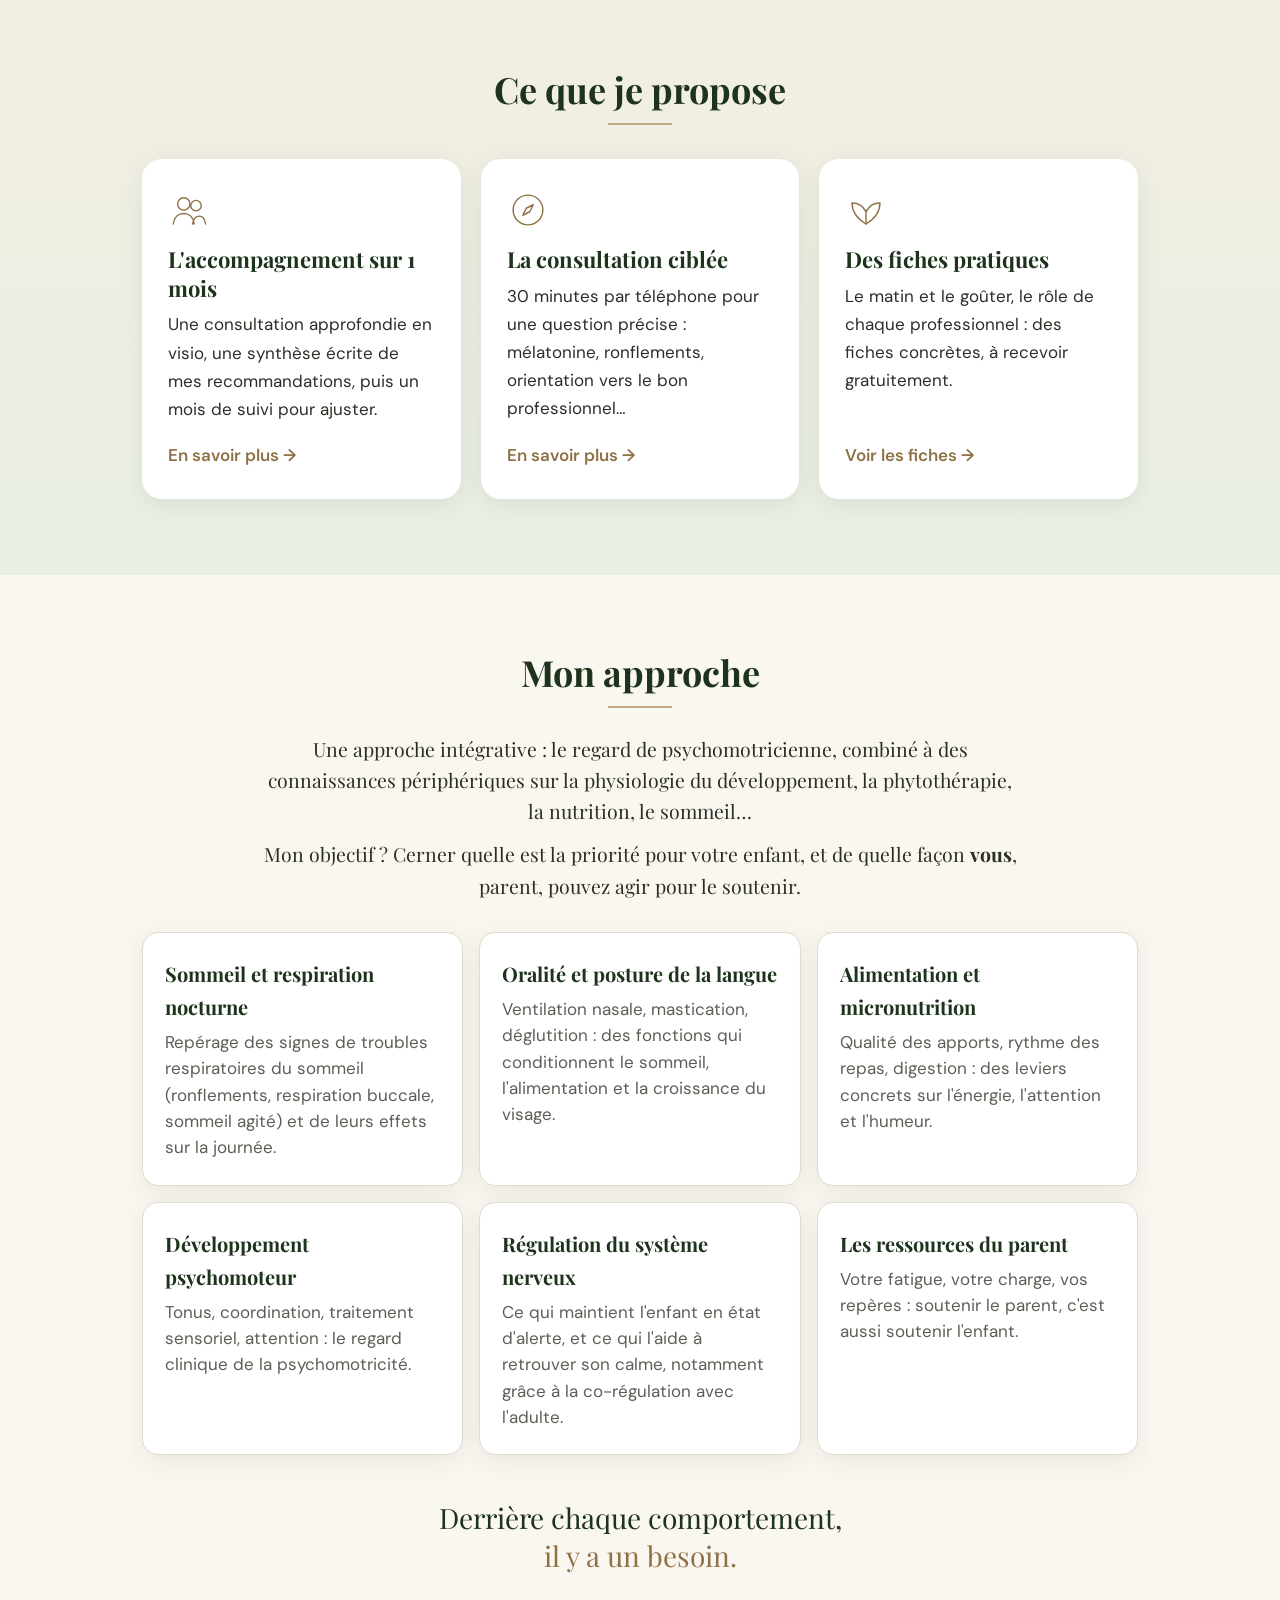
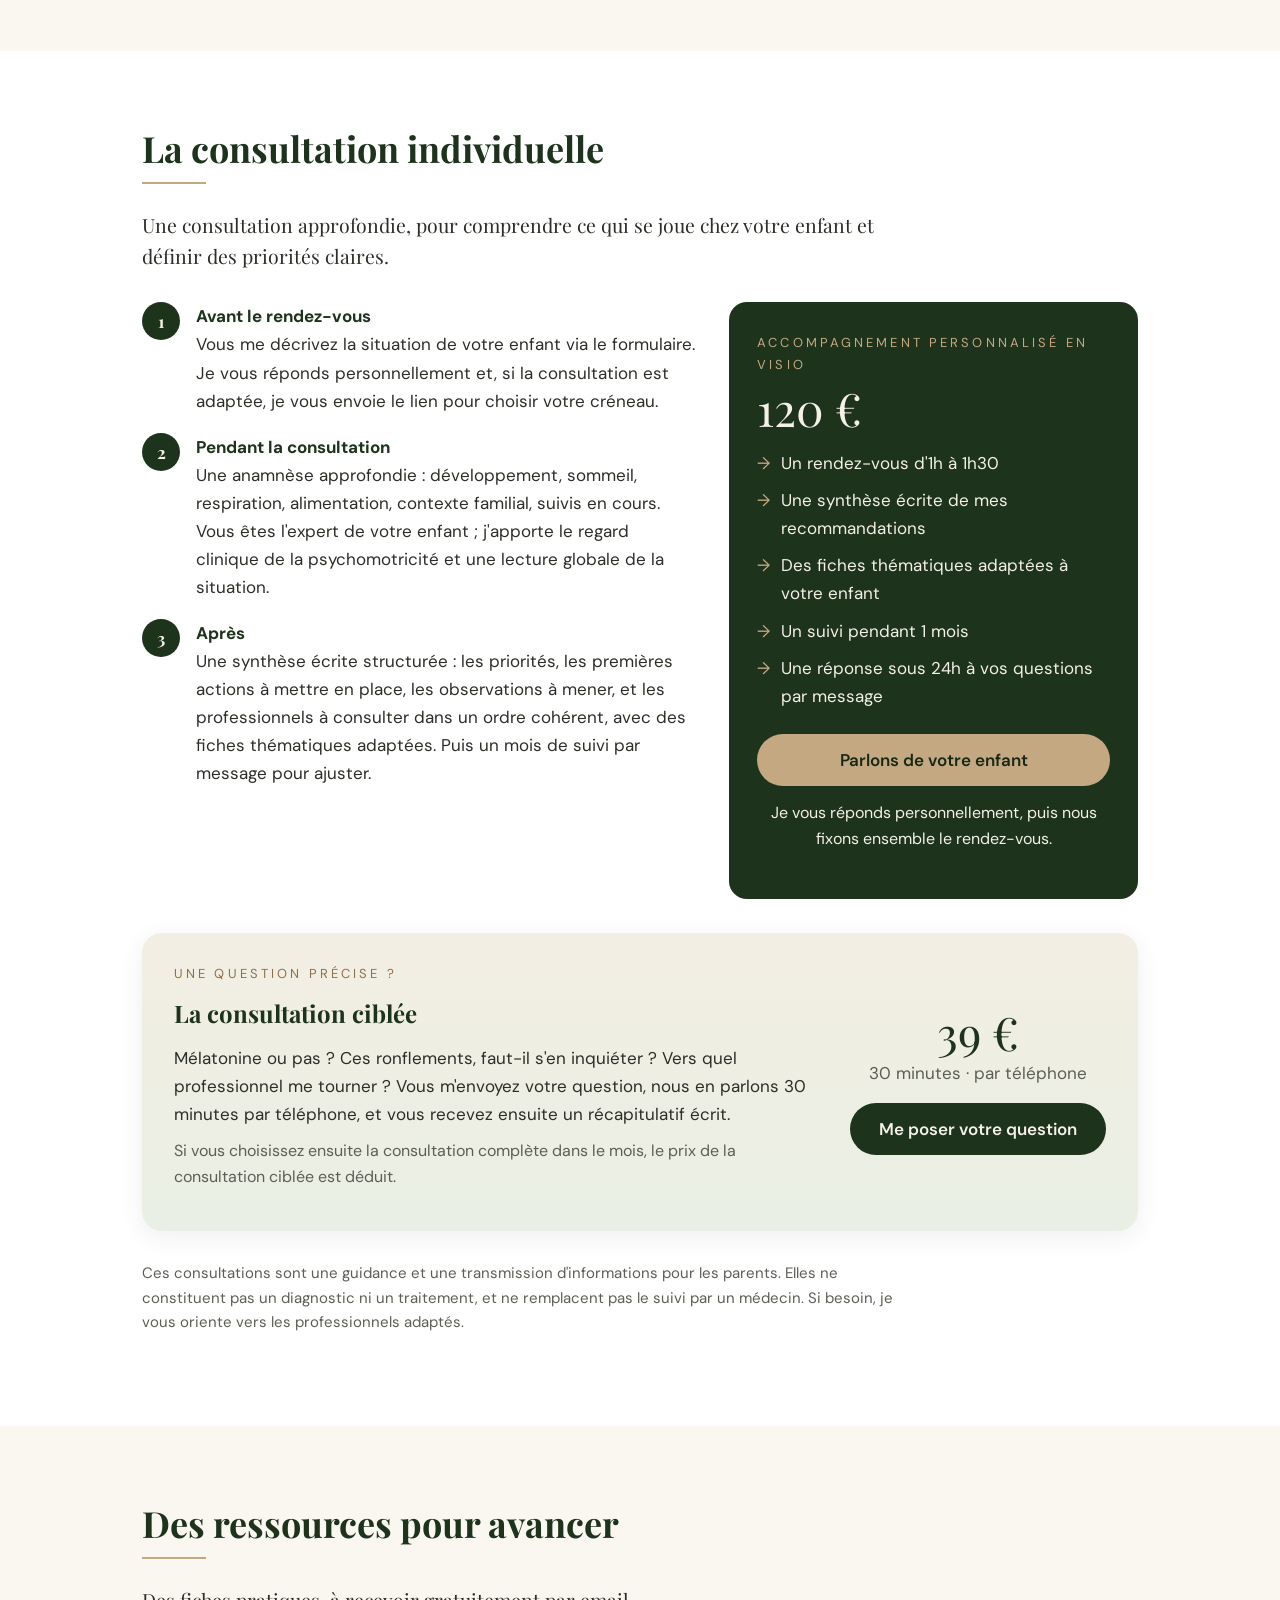
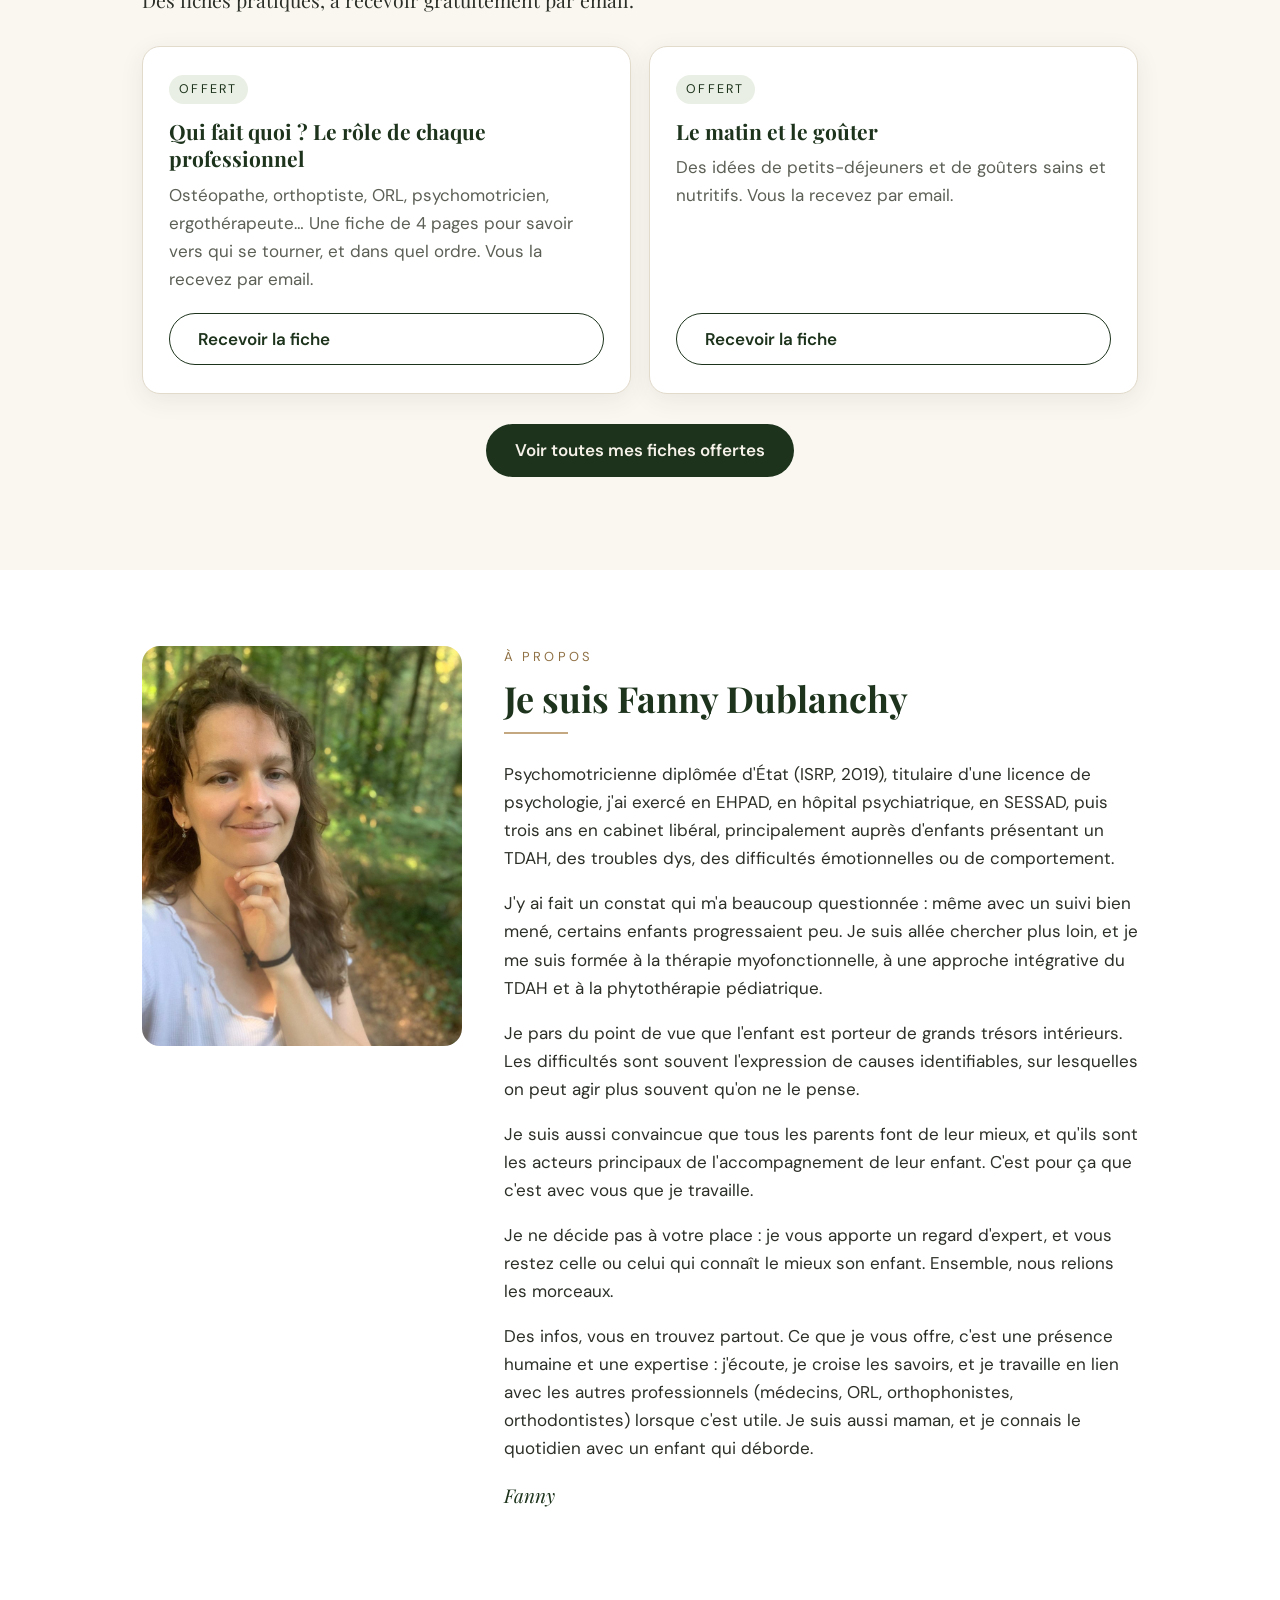
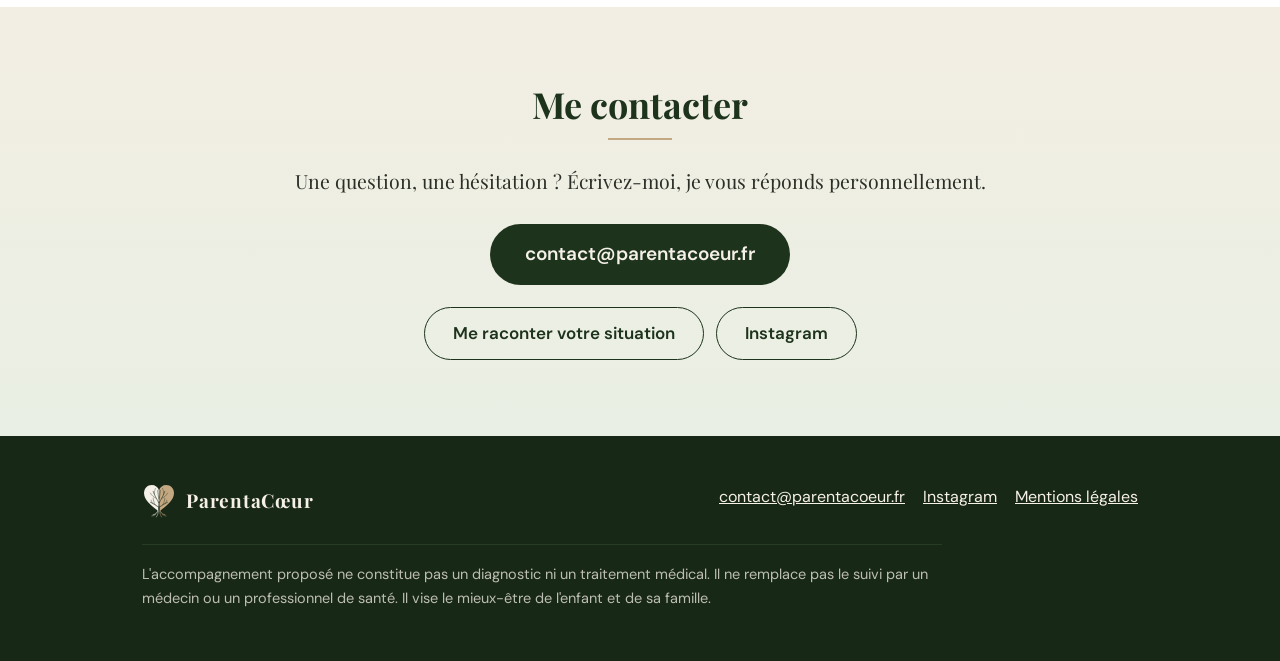
==== commit 65737286: "Accueil plus expert : carte diplômes, textes, approche, consultation ciblée Co-Authored-By: Claude O" ====
--- a/index.html
+++ b/index.html
@@ -70,16 +70,32 @@
   <span class="feuille f1"></span><span class="feuille f2"></span><span class="feuille f3"></span><span class="feuille f4"></span>
   <div class="contenu accueil-grille">
     <div class="accueil-texte">
-      <p class="surtitre">Fanny Dublanchy · Psychomotricienne &amp; accompagnante parentale</p>
-      <h1>Comprendre les vrais besoins de votre enfant</h1>
-      <p class="accroche">Une approche globale pour le soutenir au quotidien</p>
-      <p class="sous-accroche">J'accompagne les parents d'enfants agités, TDAH ou dys, avec de l'écoute, un regard sur le corps et le terrain, et des pistes pour avancer à votre rythme.</p>
+      <p class="surtitre">Fanny Dublanchy · Psychomotricienne D.E. · Guidance parentale</p>
+      <h1>Guidance parentale pour les enfants agités, TDAH ou dys</h1>
+      <p class="accroche">Identifier ce qui entretient les difficultés de votre enfant, et savoir par où commencer.</p>
+      <p class="sous-accroche">Sommeil, respiration, alimentation, développement, système nerveux : une évaluation globale par une psychomotricienne diplômée d'État, entièrement à distance.</p>
       <div class="actions">
         <a class="bouton bouton-or" href="https://tally.so/r/Zje2yz" target="_blank" rel="noopener">Parlons de votre enfant</a>
         <a class="bouton bouton-contour" href="#consultation">Découvrir la consultation</a>
       </div>
     </div>
-    <img class="accueil-photo" src="assets/accueil-mer.jpg" alt="Une enfant de dos, sur les rochers, regarde la mer au coucher du soleil" width="900" height="1200">
+    <aside class="carte-titres" aria-label="Diplômes et formations">
+      <p class="label">Diplômes</p>
+      <ul>
+        <li><strong>Psychomotricienne diplômée d'État</strong><span>ISRP, 2019</span></li>
+        <li><strong>Licence de psychologie</strong></li>
+      </ul>
+      <p class="label">Formations</p>
+      <ul>
+        <li>Thérapie myofonctionnelle</li>
+        <li>Approche intégrative du TDAH : sommeil, micronutrition, régulation du système nerveux</li>
+        <li>Phytothérapie pédiatrique</li>
+      </ul>
+      <p class="label">Expérience</p>
+      <p>EHPAD, psychiatrie, SESSAD, puis trois ans en cabinet libéral auprès d'enfants</p>
+      <p class="label">Travail en réseau</p>
+      <p>En lien avec médecins, ORL, orthophonistes, orthodontistes</p>
+    </aside>
   </div>
 </section>
 
@@ -89,16 +105,12 @@
     <div class="filet"></div>
     <p class="chapeau">J'entends souvent les mêmes phrases :</p>
     <ul class="reconnaitre">
-      <li>« Il ne tient pas en place. »</li>
+      <li>« Il fait des crises, je ne sais plus quoi faire. »</li>
       <li>« Le coucher dure des heures, et les nuits sont agitées. »</li>
-      <li>« Il fait des crises, je ne sais plus quoi faire. »</li>
-      <li>« À la maison ça va à peu près, mais à l'école c'est compliqué. »</li>
-      <li>« On m'a dit que c'était normal à son âge. »</li>
       <li>« On a vu plein de professionnels, et rien ne change vraiment. »</li>
     </ul>
-    <p style="margin-top:26px">Le pédiatre, la psychologue, l'ergothérapeute, l'ostéopathe… Chacun regarde sa partie, et c'est précieux. Ce qui manque souvent, c'est quelqu'un pour relier les morceaux entre eux.</p>
-    <p>Et vous, au milieu de tout ça ? Souvent fatigué·e, parfois seul·e, à douter de vous. Ici, le parent compte autant que l'enfant.</p>
-    <p>Vous faites de votre mieux, avec ce que vous savez aujourd'hui. Et c'est déjà beaucoup.</p>
+    <p style="margin-top:26px">Le pédiatre, l'orthophoniste, la psychologue, l'ostéopathe… Chacun apporte un regard précieux sur une partie de la situation. Mon rôle : relier ces éléments, identifier ce qui entretient les difficultés de votre enfant, et vous aider à définir les priorités.</p>
+    <p>Le parent est au cœur de la démarche : c'est vous qui connaissez le mieux votre enfant, et c'est au quotidien que les choses changent.</p>
     <p style="margin-top:28px"><a class="bouton bouton-vert" href="https://tally.so/r/Zje2yz" target="_blank" rel="noopener">Parlons de votre enfant</a></p>
   </div>
 </section>
@@ -113,19 +125,19 @@
       <a class="carte" href="#consultation">
         <svg class="icone" viewBox="0 0 48 48" aria-hidden="true"><circle cx="18" cy="17" r="7"/><circle cx="32" cy="19" r="6"/><path d="M6 40c1-8 6-12 12-12s11 4 12 12M28 40c1-6 4-9 8-9s6 3 7 9"/></svg>
         <h3>L'accompagnement sur 1 mois</h3>
-        <p>Un vrai temps en visio pour regarder ensemble ce qui se joue chez votre enfant, une synthèse écrite, puis un mois de suivi pour vos questions.</p>
+        <p>Une consultation approfondie en visio, une synthèse écrite de mes recommandations, puis un mois de suivi pour ajuster.</p>
         <span class="carte-lien">En savoir plus →</span>
       </a>
       <a class="carte" href="#boussole">
         <svg class="icone" viewBox="0 0 48 48" aria-hidden="true"><circle cx="24" cy="24" r="17"/><path d="M30 18l-4 8-8 4 4-8z"/></svg>
-        <h3>L'appel Boussole</h3>
-        <p>30 minutes par téléphone pour une question précise : mélatonine ou pas, ces ronflements, vers quel professionnel vous tourner…</p>
+        <h3>La consultation ciblée</h3>
+        <p>30 minutes par téléphone pour une question précise : mélatonine, ronflements, orientation vers le bon professionnel…</p>
         <span class="carte-lien">En savoir plus →</span>
       </a>
       <a class="carte" href="fiches.html">
         <svg class="icone" viewBox="0 0 48 48" aria-hidden="true"><path d="M24 40C14 34 8 26 8 16c8 0 13 4 16 10 3-6 8-10 16-10 0 10-6 18-16 24z"/><path d="M24 40V24"/></svg>
-        <h3>Des fiches offertes</h3>
-        <p>Le matin et le goûter, le rôle de chaque professionnel… des fiches concrètes à recevoir gratuitement.</p>
+        <h3>Des fiches pratiques</h3>
+        <p>Le matin et le goûter, le rôle de chaque professionnel : des fiches concrètes, à recevoir gratuitement.</p>
         <span class="carte-lien">Voir les fiches →</span>
       </a>
     </div>
@@ -141,12 +153,12 @@
       <p class="chapeau etroit" style="margin:0 auto">Mon objectif ? Cerner quelle est la priorité pour votre enfant, et de quelle façon <strong>vous</strong>, parent, pouvez agir pour le soutenir.</p>
     </div>
     <div class="piliers">
-      <div class="pilier"><h3>Le sommeil</h3><p>On ne peut pas attendre le même comportement d'un enfant qui a bien dormi et d'un enfant fatigué.</p></div>
-      <div class="pilier"><h3>La respiration</h3><p>Bouche ouverte la nuit, ronflements, langue basse : le sommeil perd en qualité, et la journée s'en ressent.</p></div>
-      <div class="pilier"><h3>L'alimentation</h3><p>Ce qu'il mange, à quel moment, comment il digère. On avance en douceur, sans régime strict.</p></div>
-      <div class="pilier"><h3>Le mouvement</h3><p>Courir, grimper, être dehors. Le mouvement est un nutriment pour le cerveau de l'enfant.</p></div>
-      <div class="pilier"><h3>Le système nerveux</h3><p>Le sien, et le vôtre. Un enfant s'appuie sur l'adulte pour retrouver son calme : c'est la co-régulation.</p></div>
-      <div class="pilier"><h3>Vous, le parent</h3><p>Votre calme intérieur est le premier repère de votre enfant. Prendre soin de vous, ce n'est pas un luxe : c'est déjà une partie du chemin.</p></div>
+      <div class="pilier"><h3>Sommeil et respiration nocturne</h3><p>Repérage des signes de troubles respiratoires du sommeil (ronflements, respiration buccale, sommeil agité) et de leurs effets sur la journée.</p></div>
+      <div class="pilier"><h3>Oralité et posture de la langue</h3><p>Ventilation nasale, mastication, déglutition : des fonctions qui conditionnent le sommeil, l'alimentation et la croissance du visage.</p></div>
+      <div class="pilier"><h3>Alimentation et micronutrition</h3><p>Qualité des apports, rythme des repas, digestion : des leviers concrets sur l'énergie, l'attention et l'humeur.</p></div>
+      <div class="pilier"><h3>Développement psychomoteur</h3><p>Tonus, coordination, traitement sensoriel, attention : le regard clinique de la psychomotricité.</p></div>
+      <div class="pilier"><h3>Régulation du système nerveux</h3><p>Ce qui maintient l'enfant en état d'alerte, et ce qui l'aide à retrouver son calme, notamment grâce à la co-régulation avec l'adulte.</p></div>
+      <div class="pilier"><h3>Les ressources du parent</h3><p>Votre fatigue, votre charge, vos repères : soutenir le parent, c'est aussi soutenir l'enfant.</p></div>
     </div>
     <p class="citation">Derrière chaque comportement, <span>il y a un besoin.</span></p>
   </div>
@@ -156,12 +168,12 @@
   <div class="contenu">
     <h2>La consultation individuelle</h2>
     <div class="filet"></div>
-    <p class="chapeau etroit">Un temps pour vous poser et être écouté·e. On reprend l'histoire de votre enfant, on cherche ensemble ce qui se joue, et vous repartez avec des pistes claires…</p>
+    <p class="chapeau etroit">Une consultation approfondie, pour comprendre ce qui se joue chez votre enfant et définir des priorités claires.</p>
     <div class="offre">
       <ol class="etapes">
-        <li><strong>Avant le rendez-vous</strong>Vous me parlez de votre enfant en quelques lignes, via le formulaire. Je vous réponds personnellement, et si la consultation vous correspond, je vous envoie le lien pour choisir votre créneau.</li>
-        <li><strong>Pendant notre échange</strong>On fait le point ensemble : ce qui a marché, ce qui n'a pas marché. Nous croisons ensuite nos regards : vous, en tant qu'expert·e de votre enfant, et moi, avec mes ressources de professionnelle passionnée.</li>
-        <li><strong>Après</strong>Vous recevez une synthèse écrite : vos priorités, les premières actions, et éventuellement les professionnels à consulter, dans le bon ordre, ainsi que des fiches thématiques adaptées à votre enfant. Je reste disponible un mois pour vos questions.</li>
+        <li><strong>Avant le rendez-vous</strong>Vous me décrivez la situation de votre enfant via le formulaire. Je vous réponds personnellement et, si la consultation est adaptée, je vous envoie le lien pour choisir votre créneau.</li>
+        <li><strong>Pendant la consultation</strong>Une anamnèse approfondie : développement, sommeil, respiration, alimentation, contexte familial, suivis en cours. Vous êtes l'expert de votre enfant ; j'apporte le regard clinique de la psychomotricité et une lecture globale de la situation.</li>
+        <li><strong>Après</strong>Une synthèse écrite structurée : les priorités, les premières actions à mettre en place, les observations à mener, et les professionnels à consulter dans un ordre cohérent, avec des fiches thématiques adaptées. Puis un mois de suivi par message pour ajuster.</li>
       </ol>
       <aside class="carte-offre">
         <p class="label">Accompagnement personnalisé en visio</p>
@@ -180,9 +192,9 @@
     <div class="boussole" id="boussole">
       <div>
         <p class="label">Une question précise ?</p>
-        <h3>La consultation Boussole</h3>
-        <p>Mélatonine ou pas ? Ces ronflements, faut-il s'en inquiéter ? Vers quel professionnel me tourner ? Vous m'envoyez votre question, on en parle 30 minutes par téléphone, et vous recevez ensuite un petit récapitulatif écrit.</p>
-        <p class="boussole-note">Si vous choisissez ensuite la consultation complète dans le mois, le prix de la Boussole est déduit.</p>
+        <h3>La consultation ciblée</h3>
+        <p>Mélatonine ou pas ? Ces ronflements, faut-il s'en inquiéter ? Vers quel professionnel me tourner ? Vous m'envoyez votre question, nous en parlons 30 minutes par téléphone, et vous recevez ensuite un récapitulatif écrit.</p>
+        <p class="boussole-note">Si vous choisissez ensuite la consultation complète dans le mois, le prix de la consultation ciblée est déduit.</p>
       </div>
       <div class="boussole-prix">
         <p class="prix">39 €</p>
@@ -198,7 +210,7 @@
   <div class="contenu">
     <h2>Des ressources pour avancer</h2>
     <div class="filet"></div>
-    <p class="chapeau etroit">Prenez ce qui vous parle, et avancez à votre rythme.</p>
+    <p class="chapeau etroit">Des fiches pratiques, à recevoir gratuitement par email.</p>
     <div class="ressources">
       <article class="ressource">
         <span class="etiquette offert">Offert</span>
@@ -212,12 +224,6 @@
         <p>Des idées de petits-déjeuners et de goûters sains et nutritifs. Vous la recevez par email.</p>
         <a class="bouton bouton-contour-vert" href="https://30d179c1.sibforms.com/serve/[base64]" target="_blank" rel="noopener">Recevoir la fiche</a>
       </article>
-      <article class="ressource">
-        <span class="etiquette payant">17 €</span>
-        <h3>Agitation chez l'enfant : 6 axes pour explorer les causes profondes</h3>
-        <p>L'ebook complet : sommeil et respiration, alimentation et digestion, santé psychique, corps, système nerveux, aspects éducatifs.</p>
-        <a class="bouton bouton-vert" href="ebook.html">Découvrir l'ebook</a>
-      </article>
     </div>
     <p style="text-align:center;margin-top:30px"><a class="bouton bouton-vert" href="fiches.html">Voir toutes mes fiches offertes</a></p>
   </div>
@@ -230,12 +236,12 @@
       <p class="label">À propos</p>
       <h2>Je suis Fanny Dublanchy</h2>
       <div class="filet"></div>
-      <p>Psychomotricienne diplômée d'État et accompagnante parentale, j'ai travaillé en EHPAD, en hôpital psychiatrique, en SESSAD, puis en cabinet libéral, surtout auprès d'enfants : TDAH, troubles dys, difficultés émotionnelles ou de comportement.</p>
-      <p>Et j'ai fait un constat qui m'a beaucoup questionnée. Même avec un suivi bien mené, certains enfants progressaient peu. Alors je suis allée chercher plus loin : je me suis formée, j'ai lu, j'ai expérimenté, j'ai fait des liens.</p>
+      <p>Psychomotricienne diplômée d'État (ISRP, 2019), titulaire d'une licence de psychologie, j'ai exercé en EHPAD, en hôpital psychiatrique, en SESSAD, puis trois ans en cabinet libéral, principalement auprès d'enfants présentant un TDAH, des troubles dys, des difficultés émotionnelles ou de comportement.</p>
+      <p>J'y ai fait un constat qui m'a beaucoup questionnée : même avec un suivi bien mené, certains enfants progressaient peu. Je suis allée chercher plus loin, et je me suis formée à la thérapie myofonctionnelle, à une approche intégrative du TDAH et à la phytothérapie pédiatrique.</p>
       <p>Je pars du point de vue que l'enfant est porteur de grands trésors intérieurs. Les difficultés sont souvent l'expression de causes identifiables, sur lesquelles on peut agir plus souvent qu'on ne le pense.</p>
       <p>Je suis aussi convaincue que tous les parents font de leur mieux, et qu'ils sont les acteurs principaux de l'accompagnement de leur enfant. C'est pour ça que c'est avec vous que je travaille.</p>
-      <p>Je ne suis pas « celle qui sait ». Je marche à côté de vous : écouter, relier les morceaux, partager ce que j'ai appris, et vous aider à retrouver confiance en ce que vous ressentez pour votre enfant.</p>
-      <p>Des infos, vous en trouvez partout. Ce que je vous offre, c'est une présence humaine : j'écoute, je ressens, je croise les savoirs, et je vais chercher les réponses quand je ne les ai pas, avec d'autres professionnels si besoin. Je suis aussi maman, et je sais ce que c'est, le quotidien avec un enfant qui déborde.</p>
+      <p>Je ne décide pas à votre place : je vous apporte un regard d'expert, et vous restez celle ou celui qui connaît le mieux son enfant. Ensemble, nous relions les morceaux.</p>
+      <p>Des infos, vous en trouvez partout. Ce que je vous offre, c'est une présence humaine et une expertise : j'écoute, je croise les savoirs, et je travaille en lien avec les autres professionnels (médecins, ORL, orthophonistes, orthodontistes) lorsque c'est utile. Je suis aussi maman, et je connais le quotidien avec un enfant qui déborde.</p>
       <p class="signature">Fanny</p>
     </div>
   </div>
--- a/style.css
+++ b/style.css
@@ -161,7 +161,19 @@
 .carte h3 { font-family: var(--serif); color: var(--vert); font-size: 22px; line-height: 1.3; margin: 14px 0 8px; }
 .carte p { margin: 0 0 18px; flex: 1; }
 .carte-lien { color: var(--or-fonce); font-weight: 600; }
-.icone { width: 46px; height: 46px; fill: none; stroke: var(--indigo); stroke-width: 2.2; stroke-linecap: round; stroke-linejoin: round; }
+.icone { width: 42px; height: 42px; fill: none; stroke: var(--or-fonce); stroke-width: 1.6; stroke-linecap: round; stroke-linejoin: round; }
+/* Carte diplômes (accueil) */
+.accueil-grille h1 { max-width: 18ch; }
+.carte-titres { justify-self: end; width: 100%; max-width: 400px; text-align: left; background: rgba(245, 240, 232, .06); border: 1px solid rgba(196, 168, 130, .55); border-radius: 22px; padding: 28px 30px; box-shadow: 0 18px 50px rgba(0, 0, 0, .25); }
+.carte-titres .label { color: var(--or); font-size: 12px; margin: 18px 0 8px; }
+.carte-titres .label:first-child { margin-top: 0; }
+.carte-titres ul { list-style: none; padding: 0; margin: 0; display: grid; gap: 8px; }
+.carte-titres li { padding-left: 18px; position: relative; font-size: 15.5px; line-height: 1.45; }
+.carte-titres li::before { content: ""; position: absolute; left: 0; top: .62em; width: 7px; height: 7px; border-radius: 50%; background: var(--or); }
+.carte-titres li strong { display: block; font-family: var(--serif); font-size: 18px; font-weight: 600; color: var(--creme); }
+.carte-titres li span { font-size: 14px; opacity: .75; }
+.carte-titres p:not(.label) { margin: 0; font-size: 15.5px; line-height: 1.45; opacity: .92; }
+@media (max-width: 820px) { .carte-titres { justify-self: center; } }
 .grand { font-size: 19px; padding: 18px 34px; margin-top: 8px; }
 .contacts { display: flex; gap: 12px; justify-content: center; flex-wrap: wrap; margin-top: 22px; }
 @media (max-width: 820px) {
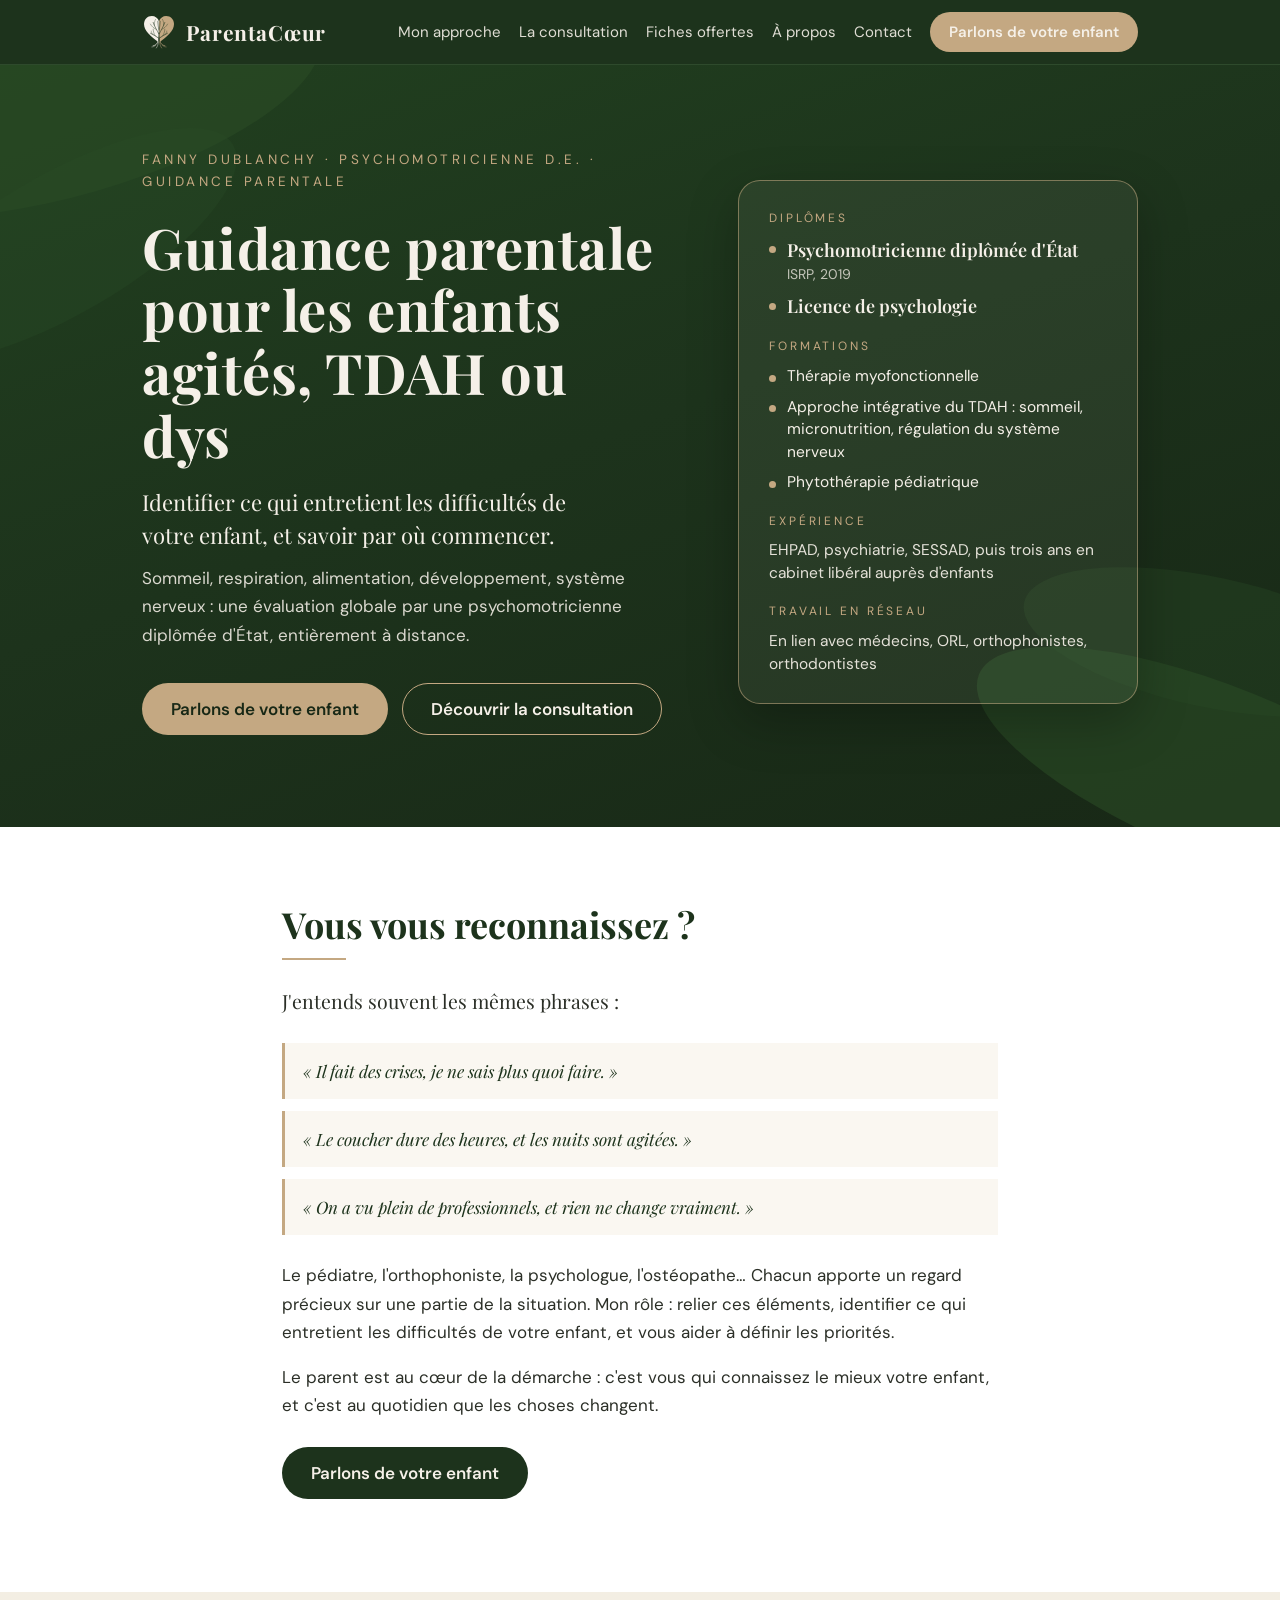
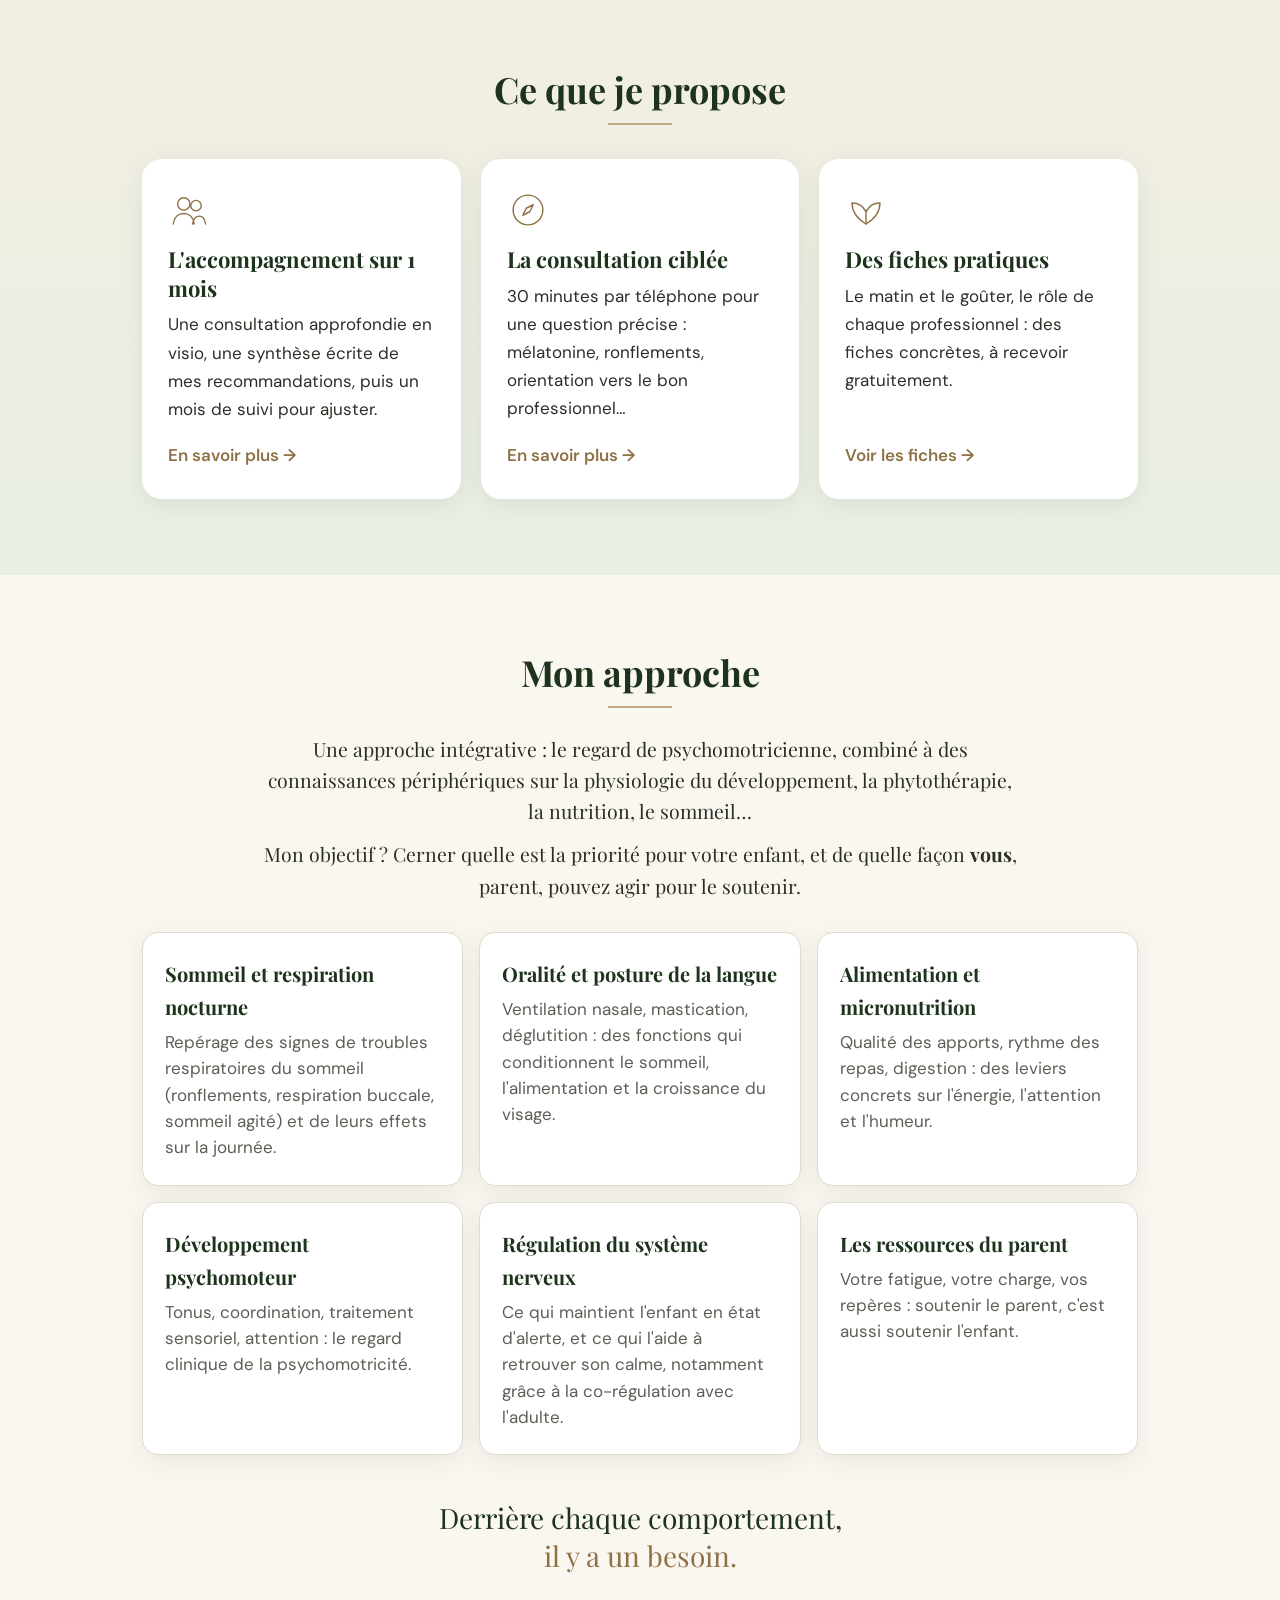
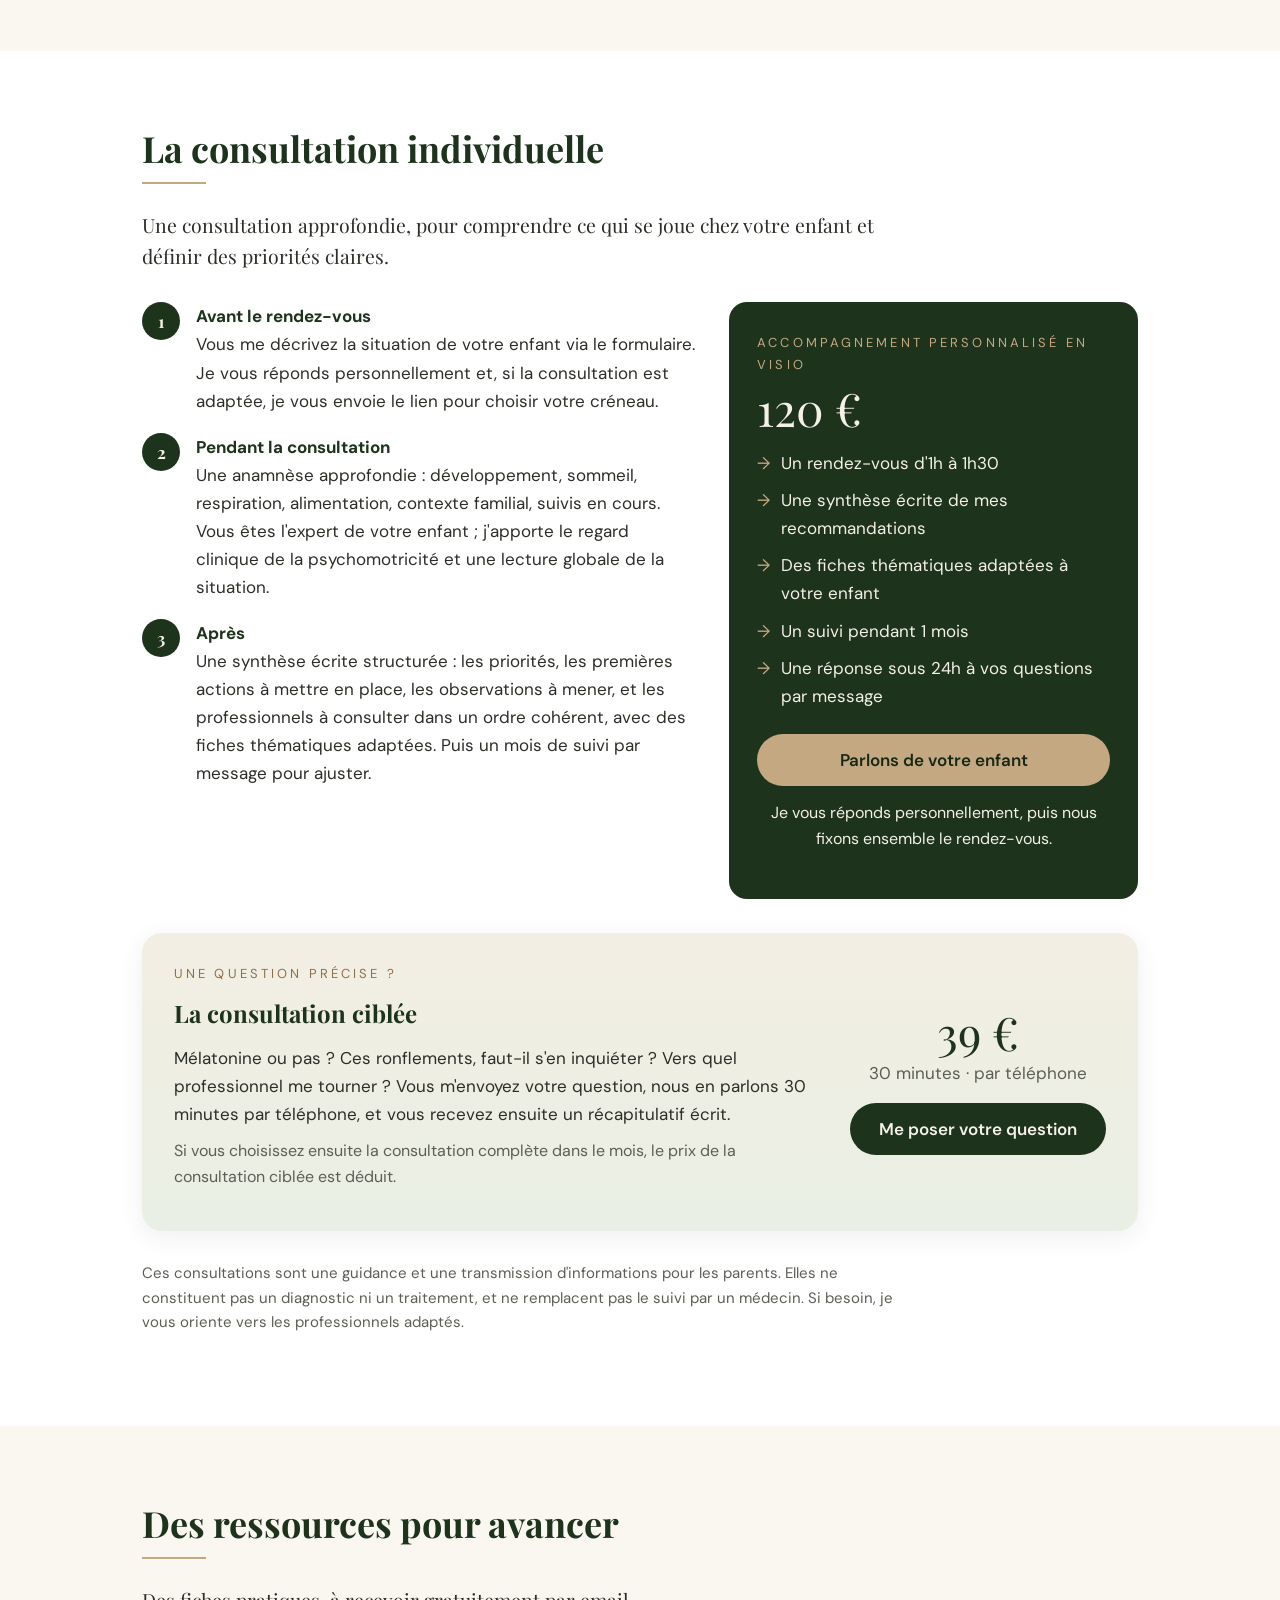
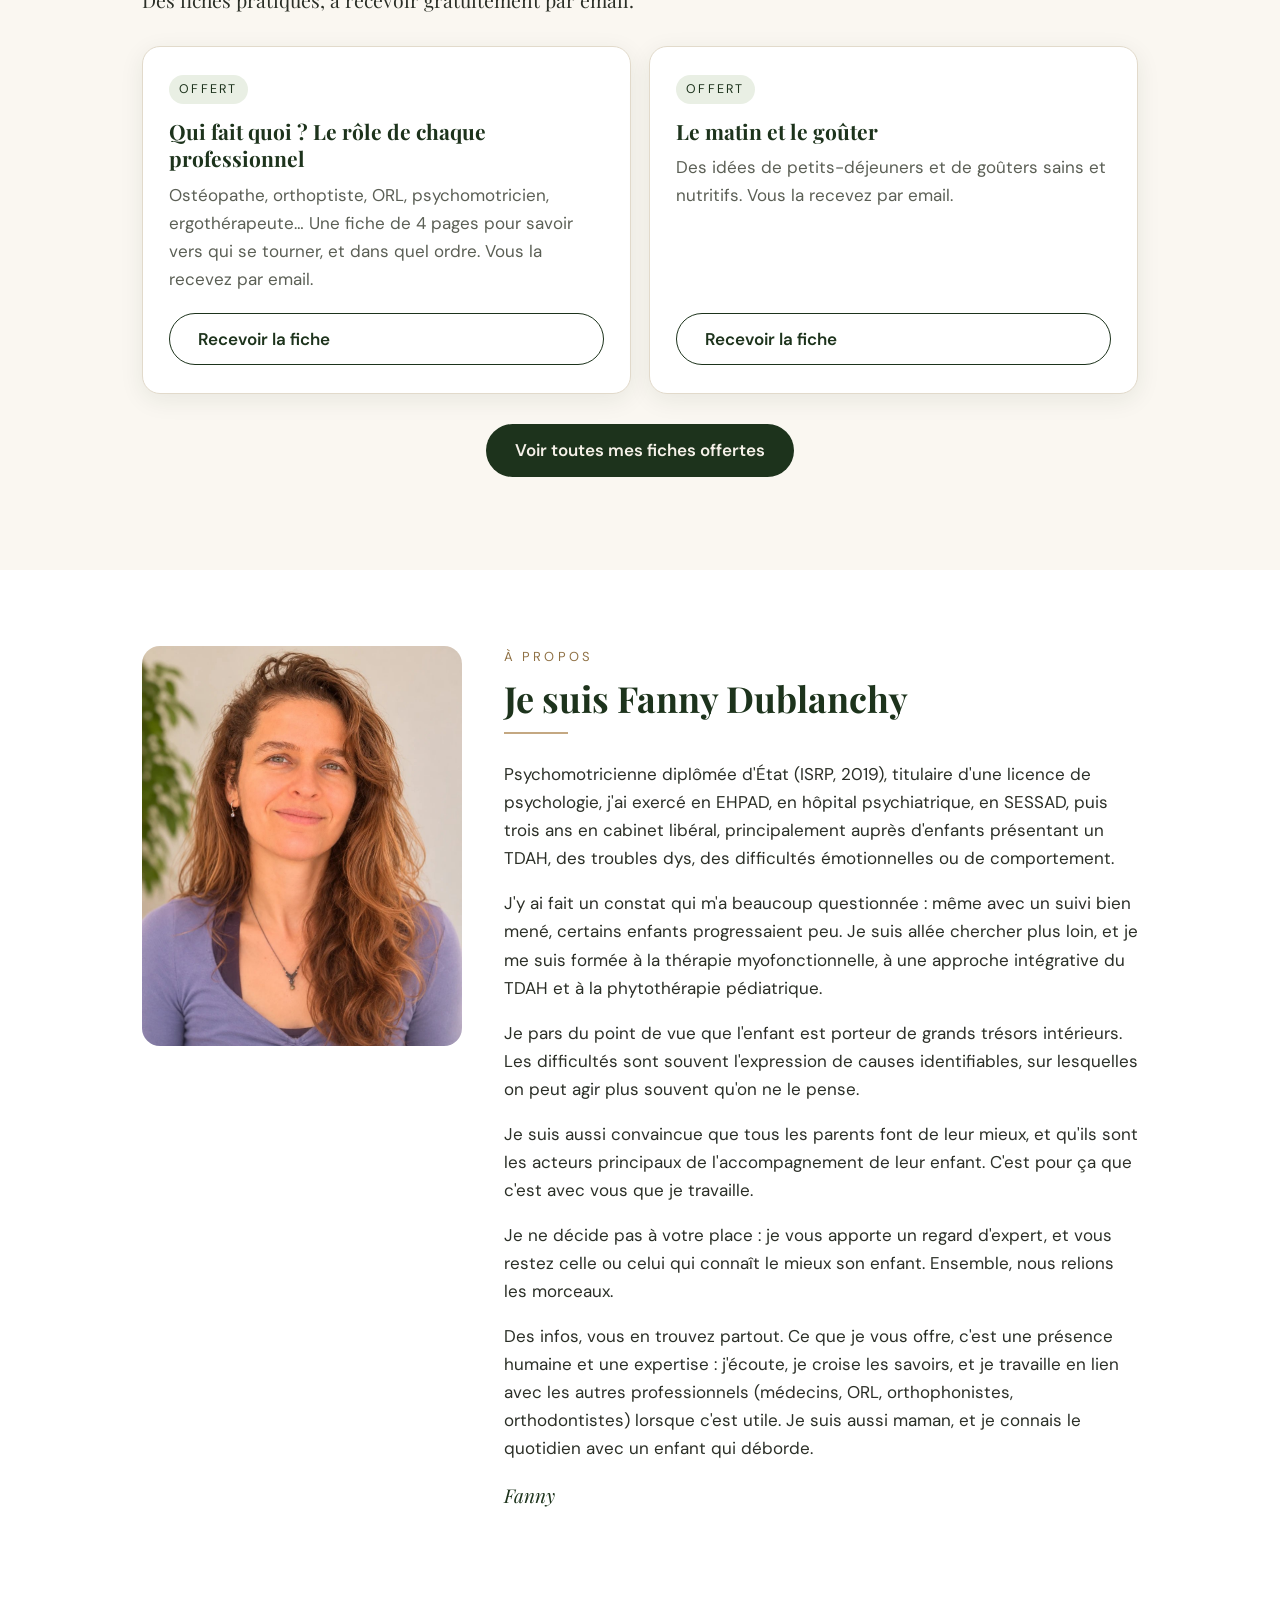
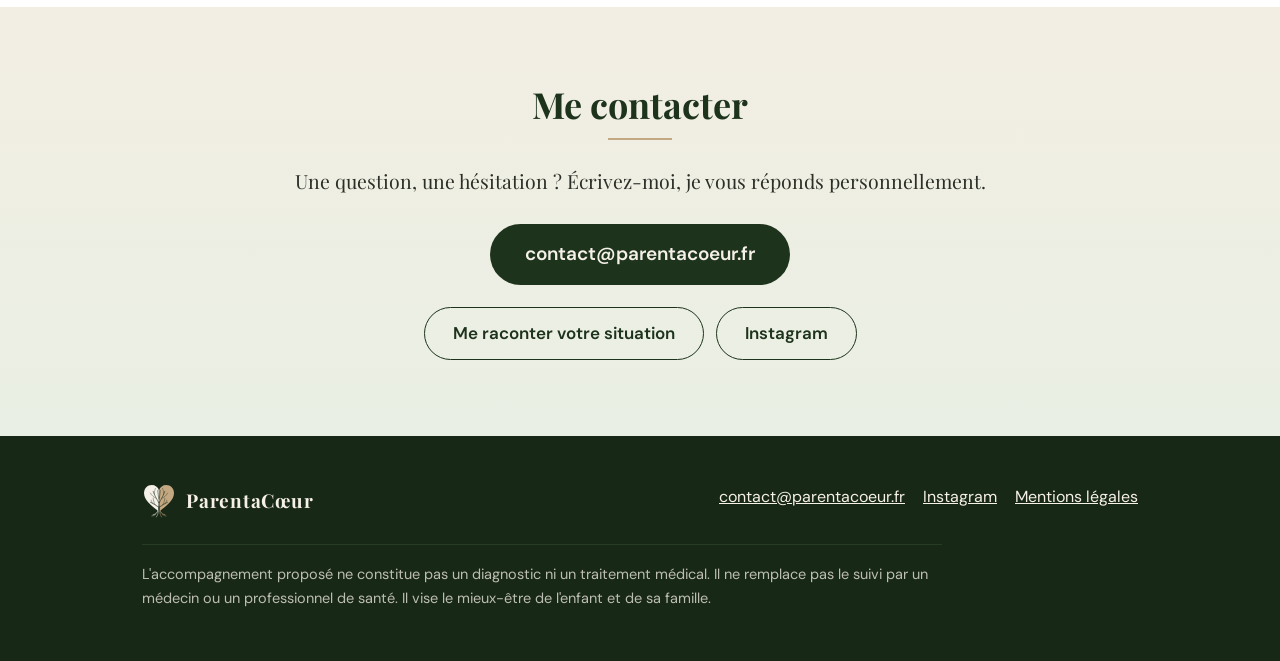
==== commit 26abd7f7: "Nouveau portrait professionnel (À propos + page fiches) Co-Authored-By: Claude Opus 5.5 <noreply@ant" ====
--- a/index.html
+++ b/index.html
@@ -231,7 +231,7 @@
 
 <section class="clair" id="a-propos">
   <div class="contenu apropos">
-    <img src="assets/fanny.jpg" alt="Fanny Dublanchy, souriante, en forêt" width="900" height="1200" loading="lazy">
+    <img src="assets/fanny-pro.jpg" alt="Fanny Dublanchy, psychomotricienne" width="960" height="1280" loading="lazy">
     <div>
       <p class="label">À propos</p>
       <h2>Je suis Fanny Dublanchy</h2>
--- a/style.css
+++ b/style.css
@@ -120,7 +120,7 @@
 
 /* À propos */
 .apropos { display: grid; grid-template-columns: 320px 1fr; gap: 42px; align-items: start; }
-.apropos img { border-radius: 18px; aspect-ratio: 4 / 5; object-fit: cover; object-position: 30% 20%; width: 100%; height: auto; }
+.apropos img { border-radius: 18px; aspect-ratio: 4 / 5; object-fit: cover; object-position: 50% 30%; width: 100%; height: auto; }
 .signature { font-family: var(--serif); font-style: italic; color: var(--vert); font-size: 19px; margin-top: 18px; }
 
 /* Pied de page */
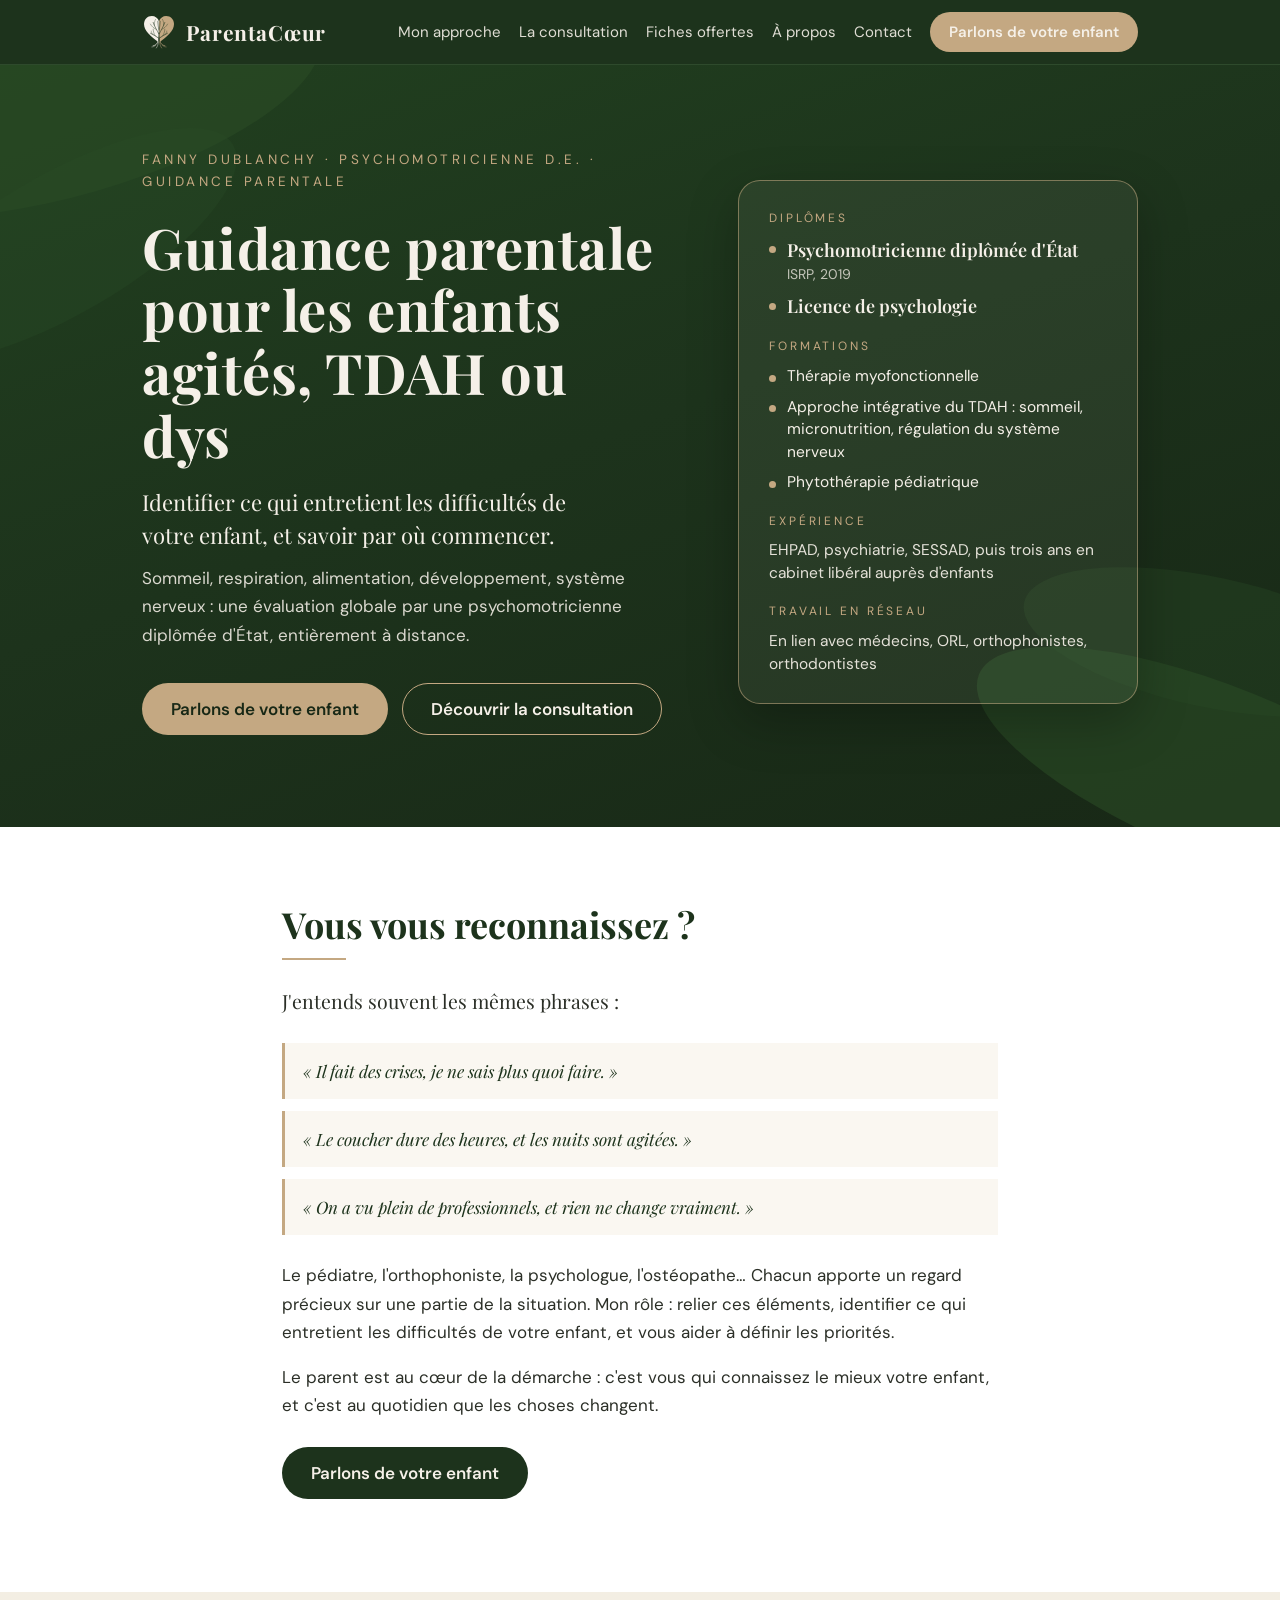
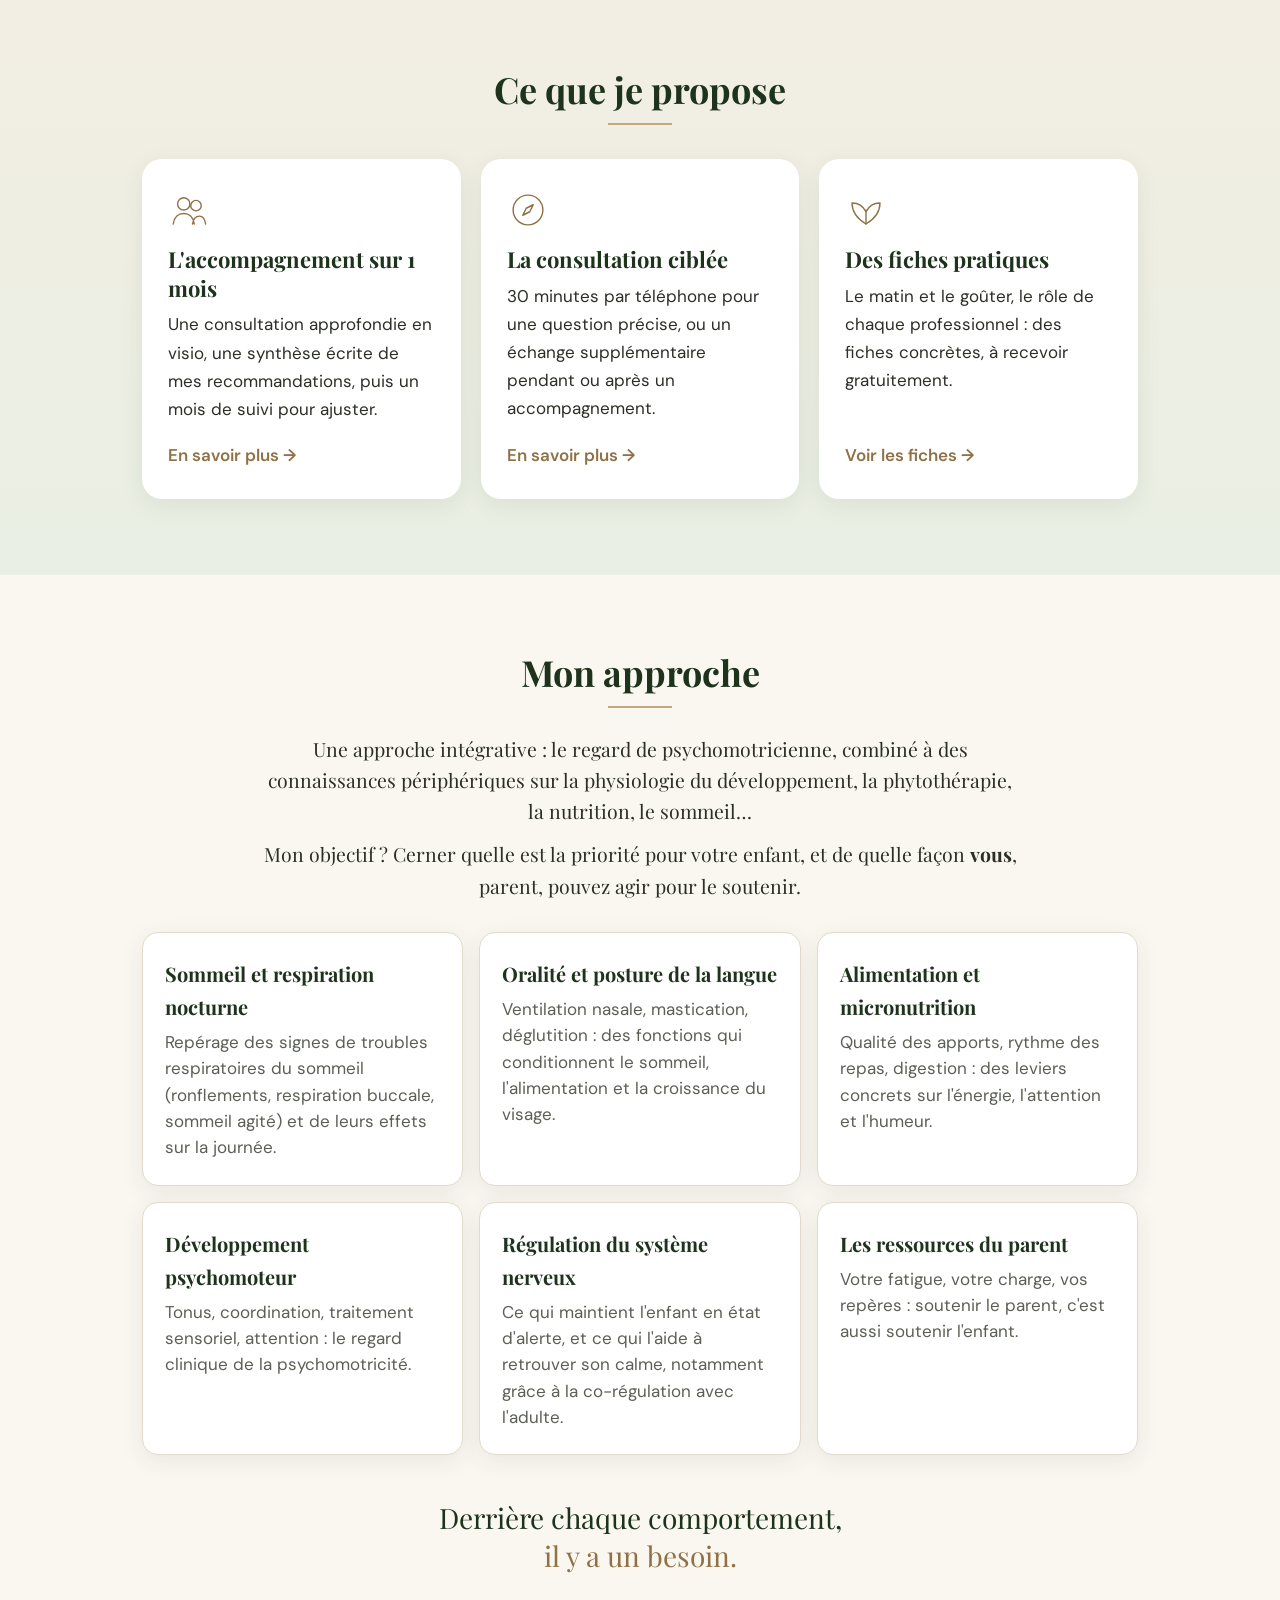
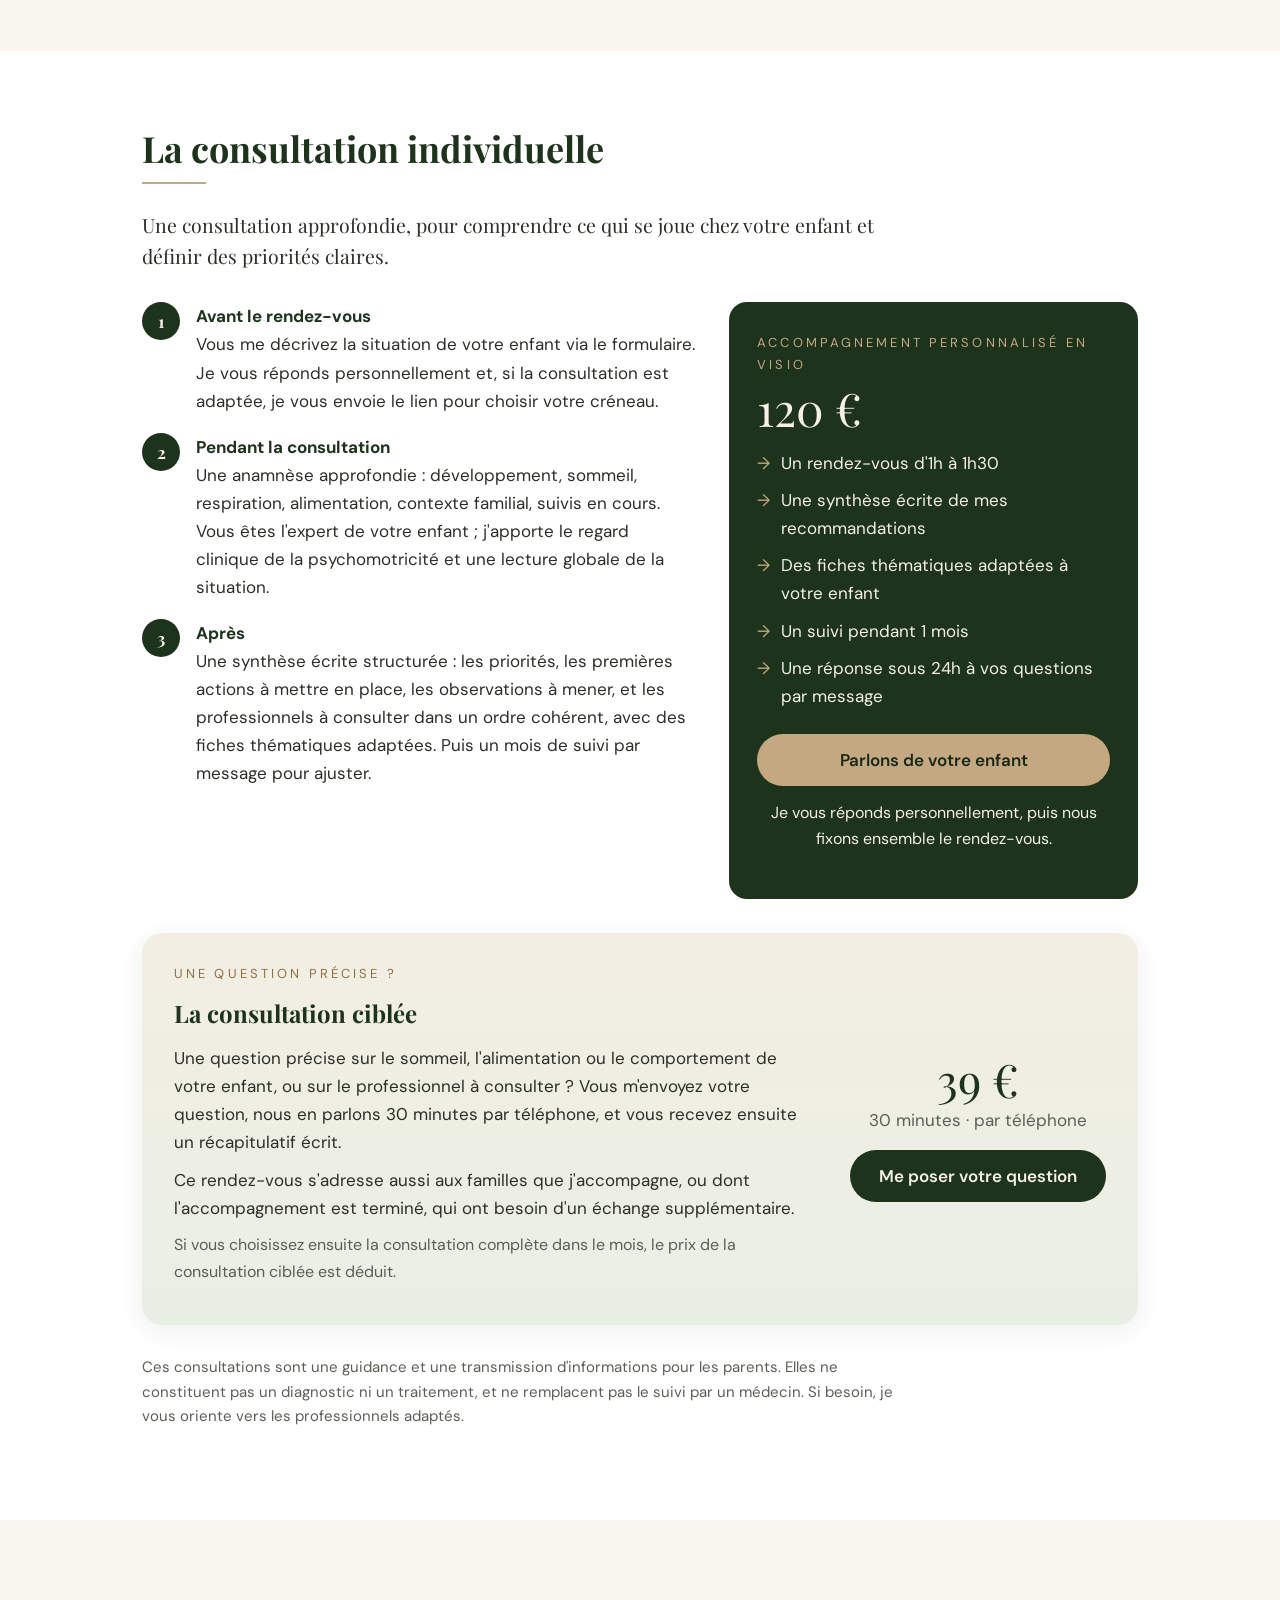
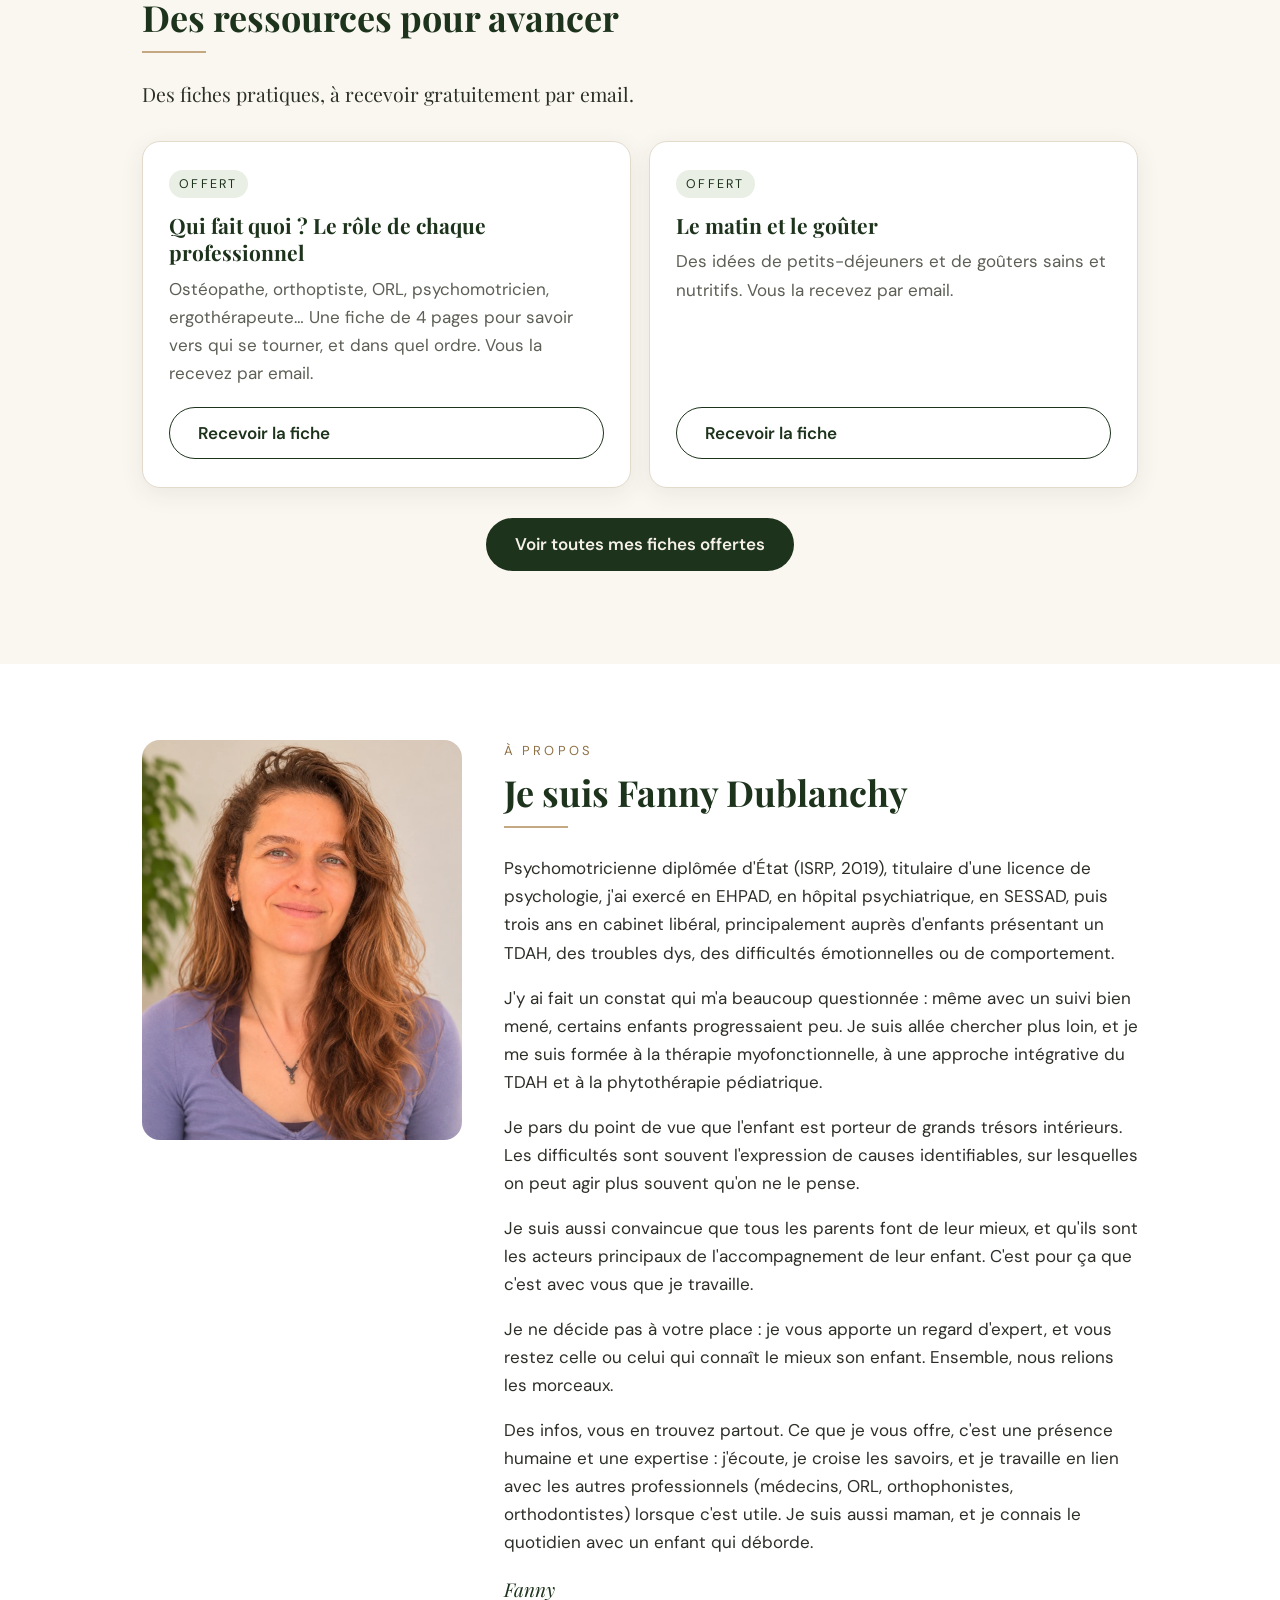
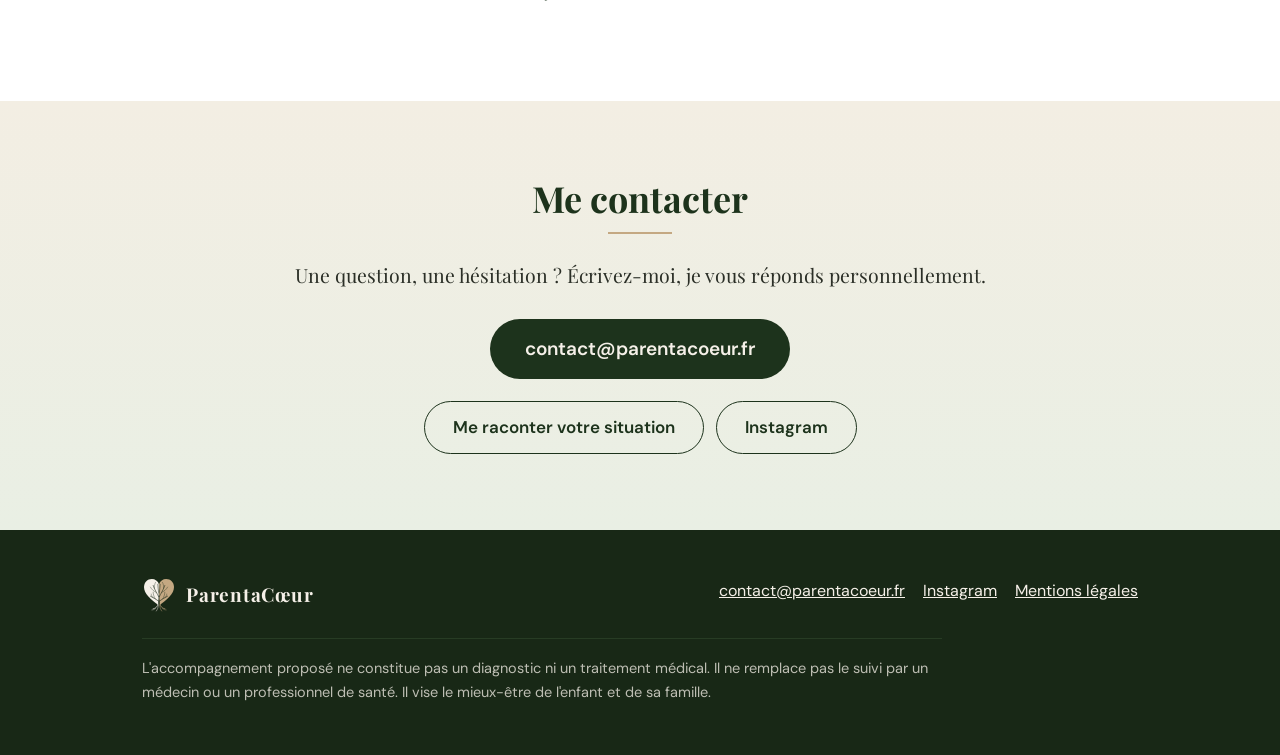
==== commit 48eeef16: "Consultation ciblée : sans mélatonine, ouverte aux familles suivies Co-Authored-By: Claude Opus 5.5 " ====
--- a/index.html
+++ b/index.html
@@ -131,7 +131,7 @@
       <a class="carte" href="#boussole">
         <svg class="icone" viewBox="0 0 48 48" aria-hidden="true"><circle cx="24" cy="24" r="17"/><path d="M30 18l-4 8-8 4 4-8z"/></svg>
         <h3>La consultation ciblée</h3>
-        <p>30 minutes par téléphone pour une question précise : mélatonine, ronflements, orientation vers le bon professionnel…</p>
+        <p>30 minutes par téléphone pour une question précise, ou un échange supplémentaire pendant ou après un accompagnement.</p>
         <span class="carte-lien">En savoir plus →</span>
       </a>
       <a class="carte" href="fiches.html">
@@ -193,7 +193,8 @@
       <div>
         <p class="label">Une question précise ?</p>
         <h3>La consultation ciblée</h3>
-        <p>Mélatonine ou pas ? Ces ronflements, faut-il s'en inquiéter ? Vers quel professionnel me tourner ? Vous m'envoyez votre question, nous en parlons 30 minutes par téléphone, et vous recevez ensuite un récapitulatif écrit.</p>
+        <p>Une question précise sur le sommeil, l'alimentation ou le comportement de votre enfant, ou sur le professionnel à consulter ? Vous m'envoyez votre question, nous en parlons 30 minutes par téléphone, et vous recevez ensuite un récapitulatif écrit.</p>
+        <p>Ce rendez-vous s'adresse aussi aux familles que j'accompagne, ou dont l'accompagnement est terminé, qui ont besoin d'un échange supplémentaire.</p>
         <p class="boussole-note">Si vous choisissez ensuite la consultation complète dans le mois, le prix de la consultation ciblée est déduit.</p>
       </div>
       <div class="boussole-prix">
